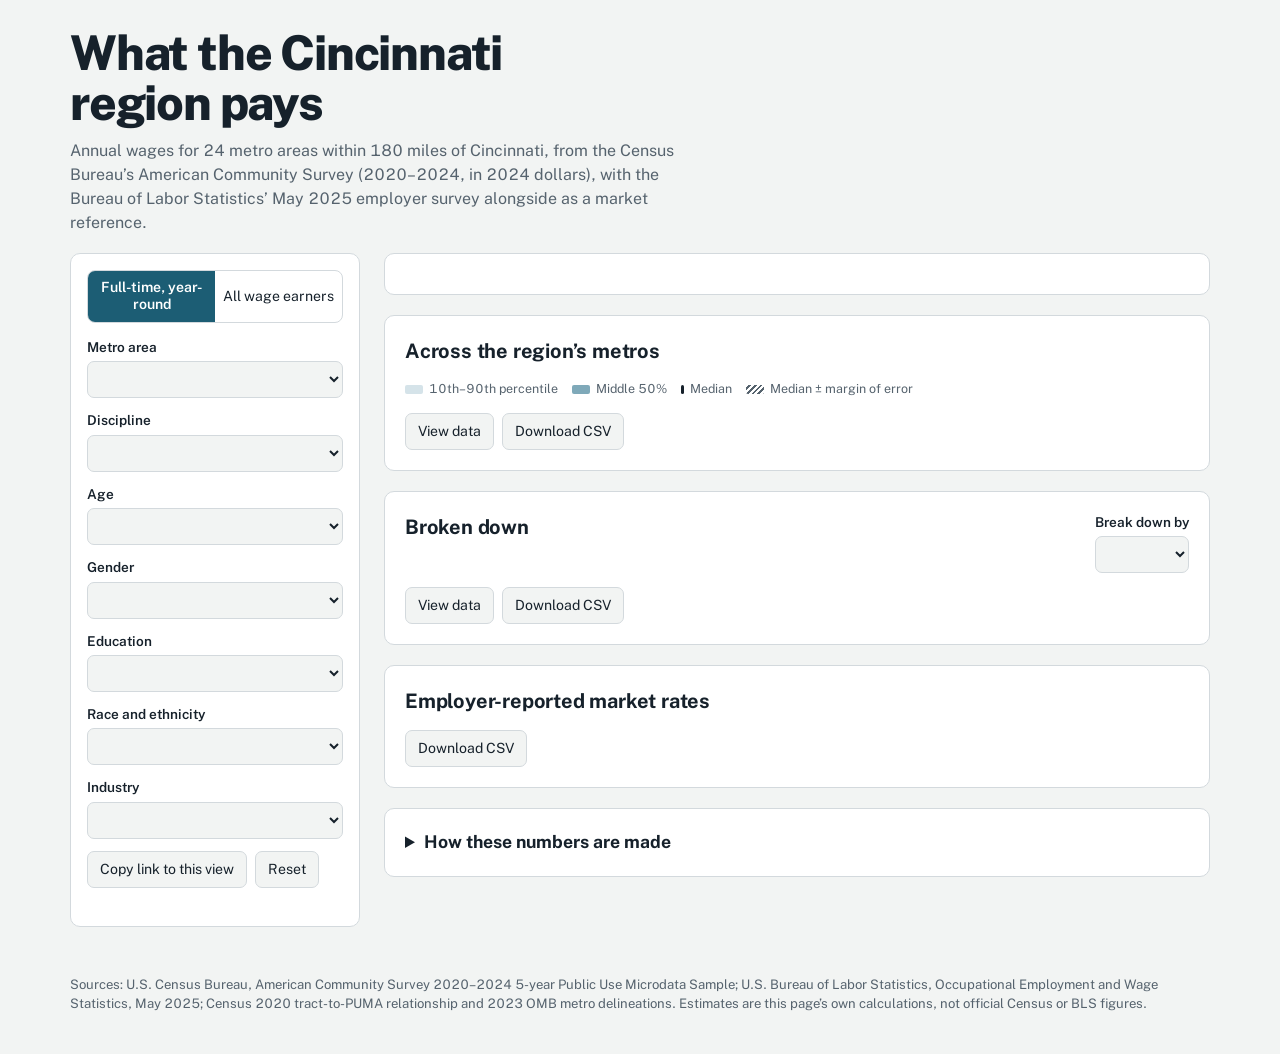
==== web/template.html @ 31f0cc66 "Add Cincinnati-region salary explorer Co-Authored-By: Claude Opus 5.5 <noreply@anthropic.com> Claude" ====
<!DOCTYPE html>
<html lang="en">
<head>
<meta charset="utf-8">
<meta name="viewport" content="width=device-width, initial-scale=1, viewport-fit=cover">
<title>What the Cincinnati region pays</title>
<link rel="preconnect" href="https://fonts.googleapis.com">
<link rel="preconnect" href="https://fonts.gstatic.com" crossorigin>
<link href="https://fonts.googleapis.com/css2?family=Public+Sans:ital,wght@0,400;0,600;0,700;0,800;1,400&display=swap" rel="stylesheet">
<style>
:root{
  --paper:#F2F4F3; --card:#FFFFFF; --ink:#16212B; --muted:#56636E; --rule:#D3D9DD;
  --river:#1C5D74; --river-2:#7FA9B9; --river-3:#D5E3E9; --marker:#8F6400; --warn:#8C5300; --sel:#E7EFF2;
  --font:"Public Sans", system-ui, -apple-system, "Segoe UI", Roboto, sans-serif;
  color-scheme: light;
}
@media (prefers-color-scheme: dark){
  :root:not([data-theme="light"]){
    --paper:#10171C; --card:#172128; --ink:#E4EAED; --muted:#9AA8B2; --rule:#2C3A43;
    --river:#7CC0D8; --river-2:#3F7488; --river-3:#20404C; --marker:#E2B24C; --warn:#E8A84E; --sel:#1D2E36;
    color-scheme: dark;
  }
}
:root[data-theme="dark"]{
  --paper:#10171C; --card:#172128; --ink:#E4EAED; --muted:#9AA8B2; --rule:#2C3A43;
  --river:#7CC0D8; --river-2:#3F7488; --river-3:#20404C; --marker:#E2B24C; --warn:#E8A84E; --sel:#1D2E36;
  color-scheme: dark;
}
:root{box-sizing:border-box;padding-top:env(safe-area-inset-top,0px);padding-bottom:env(safe-area-inset-bottom,0px)}
html{scroll-padding-top:env(safe-area-inset-top,0px)}
*,*::before,*::after{box-sizing:inherit}
body{margin:0;background:var(--paper);color:var(--ink);font-family:var(--font);font-size:16px;line-height:1.5;
  font-variant-numeric:tabular-nums;-webkit-text-size-adjust:100%}
a{color:var(--river)}
button,select,input{font:inherit;color:inherit}
:focus-visible{outline:3px solid var(--river);outline-offset:2px;border-radius:3px}
.wrap{max-width:1180px;margin:0 auto;padding:0 20px}
header.top{padding:28px 0 18px}
h1{font-size:clamp(1.9rem,4.6vw,3rem);line-height:1.05;letter-spacing:-0.025em;margin:0 0 10px;font-weight:800;max-width:18ch}
.lede{color:var(--muted);max-width:62ch;margin:0}
.layout{display:grid;grid-template-columns:minmax(0,1fr);gap:24px;padding-bottom:48px}
.layout>*{min-width:0}
@media (min-width:920px){.layout{grid-template-columns:290px minmax(0,1fr);align-items:start}
  aside.filters{position:sticky;top:calc(16px + env(safe-area-inset-top,0px))}}

/* Filters */
aside.filters{background:var(--card);border:1px solid var(--rule);border-radius:10px;padding:16px}
.ftoggle{display:none;width:100%;text-align:left;background:none;border:0;padding:0;font-weight:700;cursor:pointer}
.ftoggle .sum{display:block;font-weight:400;color:var(--muted);font-size:.9rem;margin-top:2px}
@media (max-width:919px){.ftoggle{display:block}
  aside.filters:not(.open) .fbody{display:none}
  aside.filters.open .fbody{margin-top:14px}}
.seg{display:grid;grid-template-columns:1fr 1fr;border:1px solid var(--rule);border-radius:8px;overflow:hidden;margin-bottom:14px}
.seg button{border:0;background:transparent;padding:8px 6px;cursor:pointer;font-size:.88rem;line-height:1.25}
.seg button[aria-pressed="true"]{background:var(--river);color:var(--card);font-weight:600}
label.f{display:block;font-size:.85rem;font-weight:600;margin:0 0 12px}
label.f select{display:block;width:100%;margin-top:4px;padding:8px 10px;border:1px solid var(--rule);border-radius:7px;
  background:var(--paper);font-weight:400;font-size:.95rem}
label.f select:disabled{opacity:.5}
.fnote{font-size:.8rem;color:var(--muted);margin:2px 0 12px}
.factions{display:flex;gap:8px;flex-wrap:wrap;margin-top:4px}
.btn{border:1px solid var(--rule);background:var(--paper);border-radius:7px;padding:7px 12px;cursor:pointer;font-size:.88rem}
.btn:hover{border-color:var(--river)}
.btn[aria-pressed="true"]{background:var(--sel);border-color:var(--river)}
.linkbox{display:none;margin-top:8px}
.linkbox.show{display:block}
.linkbox input{width:100%;padding:6px 8px;border:1px solid var(--rule);border-radius:6px;background:var(--paper);font-size:.8rem}
.toast{font-size:.82rem;color:var(--river);min-height:1.2em;margin-top:6px}

/* Sections */
main section{background:var(--card);border:1px solid var(--rule);border-radius:10px;padding:20px;margin-bottom:20px}
h2{font-size:1.25rem;margin:0 0 4px;letter-spacing:-0.01em}
.sub{color:var(--muted);font-size:.92rem;margin:0 0 14px;max-width:70ch}
.tools{display:flex;gap:8px;flex-wrap:wrap;margin:14px 0 0}
.head{display:flex;justify-content:space-between;align-items:flex-start;gap:12px;flex-wrap:wrap}
.head select{padding:7px 10px;border:1px solid var(--rule);border-radius:7px;background:var(--paper)}

/* Hero */
.hero .big{font-size:clamp(2.8rem,9vw,4.6rem);font-weight:800;letter-spacing:-0.035em;line-height:1;margin:6px 0 8px}
.hero .big small{font-size:.32em;font-weight:600;letter-spacing:0;color:var(--muted);margin-left:.4em;vertical-align:middle}
.hero .what{font-size:1.05rem;max-width:60ch;margin:0}
.chips{display:flex;flex-wrap:wrap;gap:6px;margin:10px 0 0}
.chip{background:var(--sel);border-radius:999px;padding:2px 10px;font-size:.82rem}
.strip{position:relative;height:46px;margin:30px 0 6px}
.strip .s{position:absolute;top:10px;height:26px;border-radius:3px}
.strip .o{background:var(--river-3)}
.strip .i{background:var(--river-2)}
.strip .m{top:4px;height:38px;width:3px;margin-left:-1.5px;background:var(--ink);border-radius:1px}
.strip .e{top:10px;height:26px;background:repeating-linear-gradient(135deg,transparent 0 3px,color-mix(in srgb,var(--ink) 28%,transparent) 3px 5px)}
.strip .ref{position:absolute;top:-14px;width:14px;height:14px;margin-left:-7px;background:var(--marker);transform:rotate(45deg);border-radius:2px}
.axis{position:relative;height:18px;font-size:.75rem;color:var(--muted);border-top:1px solid var(--rule)}
.axis span{position:absolute;top:2px;transform:translateX(-50%);white-space:nowrap}
.axis span:first-child{transform:none}
.pct{display:grid;grid-template-columns:repeat(5,1fr);gap:6px;margin:18px 0 0;padding:0;list-style:none}
.pct li{border-top:3px solid var(--river-3);padding-top:6px;font-size:.78rem;color:var(--muted)}
.pct li b{display:block;font-size:1rem;color:var(--ink)}
.pct li.mid{border-color:var(--ink)}
.pct li.q{border-color:var(--river-2)}
.facts{margin:16px 0 0;font-size:.9rem;color:var(--muted);max-width:70ch}
.facts p{margin:0 0 6px}
.reflegend{display:flex;align-items:center;gap:8px;font-size:.88rem;margin-top:10px}
.reflegend i{width:11px;height:11px;background:var(--marker);transform:rotate(45deg);display:inline-block;border-radius:2px;flex:none}
.warnline{color:var(--warn);font-weight:600}
.empty{padding:18px;border:1px dashed var(--rule);border-radius:8px;color:var(--muted)}

/* Range rows */
.rows{list-style:none;margin:0;padding:0}
.rows li{padding:8px 6px;border-top:1px solid var(--rule)}
.rows li:first-child{border-top:0}
.rows li.sel{background:var(--sel);border-radius:6px}
.rows li.click{cursor:pointer}
.rows li.click:hover .nm{text-decoration:underline}
.rl{display:flex;justify-content:space-between;gap:10px;font-size:.9rem;align-items:baseline}
.rl .nm{font-weight:600;min-width:0;overflow-wrap:anywhere}
.rl .v{white-space:nowrap;text-align:right}
.rl .v small{color:var(--muted);font-size:.78rem;margin-left:4px}
.bar{position:relative;height:12px;margin-top:5px}
.bar .s{position:absolute;top:0;height:12px;border-radius:2px}
.bar .o{background:var(--river-3)} .bar .i{background:var(--river-2)}
.bar .m{width:2px;margin-left:-1px;background:var(--ink);top:-2px;height:16px}
.bar .e{background:repeating-linear-gradient(135deg,transparent 0 2px,color-mix(in srgb,var(--ink) 28%,transparent) 2px 4px)}
.rows li.caut .bar{opacity:.6}
.flag{color:var(--warn);font-size:.78rem;font-weight:600;margin-left:6px;white-space:nowrap}
.supp{font-size:.82rem;color:var(--muted);margin-top:2px}
.legend{display:flex;flex-wrap:wrap;gap:14px;font-size:.78rem;color:var(--muted);margin:2px 0 10px}
.legend span{display:inline-flex;align-items:center;gap:6px}
.legend i{display:inline-block;width:18px;height:9px;border-radius:2px}

/* Tables */
.tablewrap{overflow-x:auto;margin-top:12px;display:none}
.tablewrap.show{display:block}
table{border-collapse:collapse;font-size:.84rem;min-width:100%}
th,td{padding:6px 8px;border-bottom:1px solid var(--rule);text-align:right;white-space:nowrap}
th:first-child,td:first-child{text-align:left}
th{font-weight:600;color:var(--muted)}
.reftable{display:block}

/* Methodology */
details.method summary{cursor:pointer;font-weight:700;font-size:1.1rem}
details.method h3{font-size:1rem;margin:20px 0 4px}
details.method p,details.method li{font-size:.92rem;max-width:72ch}
details.method code{font-size:.85em;background:var(--sel);padding:1px 4px;border-radius:4px}
footer{color:var(--muted);font-size:.82rem;padding:0 0 40px}
@media (max-width:520px){ .wrap{padding:0 14px} main section{padding:16px} .pct li b{font-size:.88rem} }
@media (prefers-reduced-motion: reduce){ *{scroll-behavior:auto!important} }
</style>
</head>
<body>
<div class="wrap">
<header class="top">
  <h1>What the Cincinnati region pays</h1>
  <p class="lede">Annual wages for 24 metro areas within 180 miles of Cincinnati, from the Census Bureau’s American Community Survey (2020–2024, in 2024 dollars), with the Bureau of Labor Statistics’ May 2025 employer survey alongside as a market reference.</p>
</header>

<div class="layout">
<aside class="filters" id="filters">
  <button class="ftoggle" id="ftoggle" aria-expanded="false" aria-controls="fbody">Filters<span class="sum" id="fsum"></span></button>
  <div class="fbody" id="fbody">
    <div class="seg" role="group" aria-label="Which workers">
      <button data-w="ftyr" aria-pressed="true">Full-time, year-round</button>
      <button data-w="all" aria-pressed="false">All wage earners</button>
    </div>
    <label class="f">Metro area<select id="f-metro"></select></label>
    <label class="f">Discipline<select id="f-disc"></select></label>
    <label class="f">Age<select id="f-age" data-dim="age"></select></label>
    <label class="f">Gender<select id="f-sex" data-dim="sex"></select></label>
    <label class="f">Education<select id="f-educ" data-dim="educ"></select></label>
    <label class="f">Race and ethnicity<select id="f-race" data-dim="race"></select></label>
    <label class="f">Industry<select id="f-ind" data-dim="ind"></select></label>
    <p class="fnote" id="fnote"></p>
    <div class="factions">
      <button class="btn" id="copylink">Copy link to this view</button>
      <button class="btn" id="reset">Reset</button>
    </div>
    <div class="linkbox" id="linkbox"><input id="linkinput" readonly aria-label="Link to this view"></div>
    <div class="toast" id="toast" role="status"></div>
  </div>
</aside>

<main id="main">
  <section class="hero" id="hero" aria-live="polite"></section>

  <section id="sec-metros">
    <h2>Across the region’s metros</h2>
    <p class="sub" id="metros-sub"></p>
    <div class="legend" aria-hidden="true">
      <span><i style="background:var(--river-3)"></i>10th–90th percentile</span>
      <span><i style="background:var(--river-2)"></i>Middle 50%</span>
      <span><i style="background:var(--ink);width:3px"></i>Median</span>
      <span><i style="background:repeating-linear-gradient(135deg,transparent 0 2px,var(--muted) 2px 4px)"></i>Median ± margin of error</span>
    </div>
    <ul class="rows" id="metro-rows"></ul>
    <div class="tools"><button class="btn" data-view="metros" aria-pressed="false">View data</button><button class="btn" data-csv="metros">Download CSV</button></div>
    <div class="tablewrap" id="tbl-metros"></div>
  </section>

  <section id="sec-split">
    <div class="head">
      <div><h2 id="split-title">Broken down</h2><p class="sub" id="split-sub"></p></div>
      <label class="f" style="margin:0">Break down by<select id="f-split"></select></label>
    </div>
    <ul class="rows" id="split-rows"></ul>
    <div class="tools"><button class="btn" data-view="split" aria-pressed="false">View data</button><button class="btn" data-csv="split">Download CSV</button></div>
    <div class="tablewrap" id="tbl-split"></div>
  </section>

  <section id="sec-ref">
    <h2>Employer-reported market rates</h2>
    <p class="sub" id="ref-sub"></p>
    <div id="ref-body"></div>
    <div class="tools" id="ref-tools"><button class="btn" data-csv="ref">Download CSV</button></div>
  </section>

  <section>
    <details class="method" id="method">
      <summary>How these numbers are made</summary>
      <div id="method-body"></div>
    </details>
  </section>
</main>
</div>
<footer>Sources: U.S. Census Bureau, American Community Survey 2020–2024 5-year Public Use Microdata Sample; U.S. Bureau of Labor Statistics, Occupational Employment and Wage Statistics, May 2025; Census 2020 tract-to-PUMA relationship and 2023 OMB metro delineations. Estimates are this page’s own calculations, not official Census or BLS figures.</footer>
</div>

<script id="data" type="application/json">__DATA__</script>
<script>
"use strict";
const D = JSON.parse(document.getElementById('data').textContent);
const META = D.meta, CUBE = D.cube, OEWS = D.oews;
const K = 81, QS = [0.10, 0.25, 0.50, 0.75, 0.90], MIN_N = META.rules.min_n;
const DIMS = ['age', 'sex', 'educ', 'race', 'ind'];
const DIMLABEL = {age:'Age', sex:'Gender', educ:'Education', race:'Race and ethnicity', ind:'Industry', fam:'Tech family'};
const METRO = Object.fromEntries(META.metros.map(m => [m.id, m]));
const FAM = META.families;

/* ---------- microdata ---------- */
function b64(s){ const b = atob(s), u = new Uint8Array(b.length); for (let i = 0; i < b.length; i++) u[i] = b.charCodeAt(i); return u.buffer; }
const NREC = D.micro.n, WAGE = new Int32Array(b64(D.micro.wage)), WT = new Int16Array(b64(D.micro.w));
const COL = D.micro.cols;
const BIG4 = new Set(META.big4.map(id => META.metros.findIndex(m => m.id === id)));
const METRO_IDX = Object.fromEntries(META.metros.map((m, i) => [m.id, i]));

/* Same rule as pipeline/stats.py: first sorted wage where cumulative weight >= q * total.
   Replicate weights may be negative, so scan instead of binary search. */
function estimateRows(idx){
  const n = idx.length;
  if (n < MIN_N) return {n, suppressed: true};
  idx.sort((a, b) => WAGE[a] - WAGE[b] || a - b);
  const tot = new Float64Array(K), cum = new Float64Array(K);
  for (const r of idx){ const o = r * K; for (let k = 0; k < K; k++) tot[k] += WT[o + k]; }
  const res = new Float64Array(K * 5), done = new Uint8Array(K * 5); let left = K * 5;
  for (const r of idx){
    const o = r * K, w = WAGE[r];
    for (let k = 0; k < K; k++){
      cum[k] += WT[o + k];
      for (let j = 0; j < 5; j++){
        const p = k * 5 + j;
        if (!done[p] && cum[k] >= QS[j] * tot[k]){ done[p] = 1; res[p] = w; left--; }
      }
    }
    if (!left) break;
  }
  const last = WAGE[idx[n - 1]];
  for (let p = 0; p < K * 5; p++) if (!done[p]) res[p] = last;
  const q = [], moe = [];
  for (let j = 0; j < 5; j++){
    let ss = 0; for (let k = 1; k < K; k++){ const d = res[k * 5 + j] - res[j]; ss += d * d; }
    q.push(res[j]); moe.push(1.645 * Math.sqrt(4 / 80 * ss));
  }
  const rel = q[2] ? moe[2] / q[2] * 100 : 999;
  return {n, pop: tot[0], q, moe, rel, caution: n < META.rules.caution_n || rel > META.rules.caution_rel, suppressed: false};
}
function microSelect(sel, ignoreDim){
  const out = [];
  const mi = sel.metro === 'REGION' ? -1 : sel.metro === 'SMALL' ? -2 : METRO_IDX[sel.metro];
  const fi = sel.disc.startsWith('fam:') && ignoreDim !== 'fam' ? FAM.findIndex(f => f.id === sel.disc.slice(4)) : -1;
  const dims = DIMS.filter(d => sel[d] >= 0 && d !== ignoreDim);
  for (let r = 0; r < NREC; r++){
    if (sel.w === 'ftyr' && !COL.ftyr[r]) continue;
    const m = COL.metro[r];
    if (mi >= 0 ? m !== mi : mi === -2 ? BIG4.has(m) : false) continue;
    if (fi >= 0 && COL.fam[r] !== fi) continue;
    let ok = true; for (const d of dims) if (COL[d][r] !== sel[d]) { ok = false; break; }
    if (ok) out.push(r);
  }
  return out;
}
/* ---------- precomputed cube ---------- */
function cubeGet(w, metro, disc, dim, val){
  const key = `${w}|${metro}|${disc}|${dim}|${val}`;
  let a = CUBE[key];
  if (!a) return {n: 0, suppressed: true, unknownN: true};  // parent group already below the threshold
  if (a.length === 1) return {n: a[0], suppressed: true};
  return {n: a[0], pop: a[1], q: a.slice(2, 7).map(x => x * 100), moe: a.slice(7, 12).map(x => x * 100),
          rel: a[4] ? a[9] / a[4] * 100 : 999, caution: !!a[12], suppressed: false};
}
const isTech = s => s.disc === 'tech' || s.disc.startsWith('fam:');
const cubeDisc = s => s.disc === 'ALL' ? 'ALL' : s.disc.slice(4);
const activeDims = s => DIMS.filter(d => s[d] >= 0);

/* Estimate for a selection; override lets charts vary one field. */
function estimate(sel, ignoreDim){
  if (isTech(sel)) return estimateRows(microSelect(sel, ignoreDim));
  const ds = activeDims(sel).filter(d => d !== ignoreDim);
  if (ds.length > 1) return {n: 0, suppressed: true, unsupported: true};
  return ds.length ? cubeGet(sel.w, sel.metro, cubeDisc(sel), ds[0], sel[ds[0]]) : cubeGet(sel.w, sel.metro, cubeDisc(sel), '-', '-');
}

/* ---------- state + URL ---------- */
const DEFAULT = {w:'ftyr', metro:'17140', disc:'tech', age:-1, sex:-1, educ:-1, race:-1, ind:-1, split:'fam'};
let S = {...DEFAULT};
function readHash(){
  const p = new URLSearchParams(location.hash.slice(1)), s = {...DEFAULT};
  if (p.get('w') === 'all') s.w = 'all';
  const m = p.get('m'); if (m && (METRO[m] || m === 'REGION' || m === 'SMALL')) s.metro = m;
  const d = p.get('d'); if (d && validDisc(d)) s.disc = d;
  for (const k of DIMS){ const v = +p.get(k); if (p.has(k) && Number.isInteger(v) && v >= 0 && v < META.dims[k].length) s[k] = v; }
  const sp = p.get('split'); if (sp && (DIMS.includes(sp) || sp === 'fam')) s.split = sp;
  return normalize(s);
}
function validDisc(d){ return d === 'ALL' || d === 'tech' || (d.startsWith('fam:') && FAM.some(f => 'fam:' + f.id === d)) || (d.startsWith('soc:') && META.soc.some(g => 'soc:' + g.id === d)); }
function writeHash(){
  const p = new URLSearchParams();
  if (S.w !== 'ftyr') p.set('w', S.w);
  p.set('m', S.metro); p.set('d', S.disc);
  for (const k of DIMS) if (S[k] >= 0) p.set(k, S[k]);
  p.set('split', S.split);
  const h = '#' + p.toString();
  if (location.hash !== h) history.replaceState(null, '', h);
}
let NOTE = '';
function normalize(s){
  NOTE = '';
  if (!isTech(s)){
    const ds = activeDims(s);
    if (ds.length > 1){ for (const d of ds.slice(1)) s[d] = -1; NOTE = 'Kept only the first demographic filter: outside tech roles, one can be applied at a time.'; }
    if (s.split === 'fam') s.split = 'educ';
    const a = activeDims(s);
    if (a.length && s.split !== a[0]) s.split = a[0];
  }
  return s;
}

/* ---------- formatting ---------- */
const money = v => '$' + (Math.round(v / 100) * 100).toLocaleString('en-US');
const k$ = v => '$' + (v / 1000).toFixed(1) + 'k';
const sig2 = v => { if (v < 100) return Math.round(v).toLocaleString('en-US'); const p = Math.pow(10, Math.floor(Math.log10(v)) - 1); return (Math.round(v / p) * p).toLocaleString('en-US'); };
const esc = s => String(s).replace(/[&<>"]/g, c => ({'&':'&amp;','<':'&lt;','>':'&gt;','"':'&quot;'}[c]));
function metroName(id){ return id === 'REGION' ? 'All 24 metros' : id === 'SMALL' ? '20 smaller metros combined' : METRO[id].name; }
function discName(d){
  if (d === 'ALL') return 'All occupations';
  if (d === 'tech') return 'All tech roles';
  if (d.startsWith('fam:')) return FAM.find(f => 'fam:' + f.id === d).label;
  return META.soc.find(g => 'soc:' + g.id === d).label;
}
function discPhrase(d){ return d === 'ALL' ? 'all occupations' : d === 'tech' ? 'all tech roles' : discName(d).toLowerCase(); }
function valLabel(dim, v){ return dim === 'fam' ? FAM[v].label : META.dims[dim][v]; }

/* ---------- filters UI ---------- */
const $ = id => document.getElementById(id);
function opt(v, t, sel){ return `<option value="${esc(v)}"${sel ? ' selected' : ''}>${esc(t)}</option>`; }
function buildFilters(){
  let h = `<optgroup label="Combined">${opt('REGION', 'All 24 metros', S.metro === 'REGION')}${opt('SMALL', '20 smaller metros combined', S.metro === 'SMALL')}</optgroup><optgroup label="By distance from Cincinnati">`;
  for (const m of META.metros) h += opt(m.id, `${m.name} (${Math.round(m.miles)} mi)${m.fit_flag ? ' †' : ''}`, S.metro === m.id);
  $('f-metro').innerHTML = h + '</optgroup>';
  let d = opt('ALL', 'All occupations', S.disc === 'ALL') + `<optgroup label="Tech roles">${opt('tech', 'All tech roles (7 families)', S.disc === 'tech')}`;
  for (const f of FAM) d += opt('fam:' + f.id, f.label, S.disc === 'fam:' + f.id);
  d += '</optgroup><optgroup label="Occupation groups">';
  for (const g of META.soc) d += opt('soc:' + g.id, g.label, S.disc === 'soc:' + g.id);
  $('f-disc').innerHTML = d + '</optgroup>';
  const tech = isTech(S), act = activeDims(S);
  for (const dim of DIMS){
    const el = $('f-' + dim);
    el.innerHTML = opt(-1, 'All', S[dim] < 0) + META.dims[dim].map((l, i) => opt(i, l, S[dim] === i)).join('');
    el.disabled = !tech && act.length > 0 && !act.includes(dim);
  }
  document.querySelectorAll('.seg button').forEach(b => b.setAttribute('aria-pressed', String(b.dataset.w === S.w)));
  $('fnote').textContent = NOTE || (tech ? 'Tech roles: combine any filters. Estimates are computed in your browser from survey records.'
    : 'Outside tech roles, apply one of age, gender, education, race and ethnicity, or industry at a time.');
  const sp = $('f-split');
  const opts = (tech ? ['fam'] : []).concat(DIMS);
  sp.innerHTML = opts.map(o => `<option value="${o}"${S.split === o ? ' selected' : ''}${!tech && act.length && o !== act[0] ? ' disabled' : ''}>${DIMLABEL[o]}</option>`).join('');
  const parts = [S.w === 'ftyr' ? 'Full-time' : 'All earners', discName(S.disc), metroName(S.metro)].concat(act.map(x => META.dims[x][S[x]]));
  $('fsum').textContent = parts.join(', ');
}
function onChange(){ S = normalize(S); writeHash(); render(); }
$('f-metro').addEventListener('change', e => { S.metro = e.target.value; onChange(); });
$('f-disc').addEventListener('change', e => { S.disc = e.target.value; if (isTech(S) && S.split !== 'fam' && !activeDims(S).length) S.split = 'fam'; onChange(); });
for (const dim of DIMS) $('f-' + dim).addEventListener('change', e => {
  S[dim] = +e.target.value;
  if (!isTech(S) && S[dim] >= 0){ for (const o of DIMS) if (o !== dim) S[o] = -1; S.split = dim; }
  onChange();
});
$('f-split').addEventListener('change', e => { S.split = e.target.value; onChange(); });
document.querySelectorAll('.seg button').forEach(b => b.addEventListener('click', () => { S.w = b.dataset.w; onChange(); }));
$('reset').addEventListener('click', () => { S = {...DEFAULT}; onChange(); });
$('ftoggle').addEventListener('click', () => { const f = $('filters'); f.classList.toggle('open'); $('ftoggle').setAttribute('aria-expanded', f.classList.contains('open')); });
window.addEventListener('hashchange', () => { S = readHash(); render(); });

function toast(t){ $('toast').textContent = t; clearTimeout(toast.t); toast.t = setTimeout(() => $('toast').textContent = '', 4000); }
$('copylink').addEventListener('click', async () => {
  writeHash(); const url = location.href;
  try { await navigator.clipboard.writeText(url); toast('Link copied. It opens this exact view.'); }
  catch { $('linkbox').classList.add('show'); $('linkinput').value = url; $('linkinput').select(); toast('Copy the link above.'); }
});

/* ---------- OEWS reference ---------- */
function refOccs(sel){
  if (sel.disc === 'ALL') return ['000000'];
  if (sel.disc === 'tech') return FAM.flatMap(f => f.oews);
  if (sel.disc.startsWith('fam:')) return FAM.find(f => 'fam:' + f.id === sel.disc).oews;
  return [sel.disc.slice(4) + '0000'];
}
function refRows(sel){
  const o = OEWS[sel.metro]; if (!o) return null;
  return refOccs(sel).map(c => ({occ: c, name: META.occnames[c] || c, v: o[c]}));
}

/* ---------- rendering helpers ---------- */
function scaleMax(ests){
  let mx = 0; for (const e of ests) if (e && !e.suppressed) mx = Math.max(mx, e.q[4]);
  if (!mx) mx = 100000;
  const step = mx > 200000 ? 50000 : 25000; return Math.ceil(mx * 1.04 / step) * step;
}
const pc = (v, mx) => Math.max(0, Math.min(100, v / mx * 100)).toFixed(2) + '%';
function barHTML(e, mx){
  const [p10, p25, p50, p75, p90] = e.q, m = e.moe[2];
  return `<div class="bar" aria-hidden="true"><div class="s o" style="left:${pc(p10, mx)};width:calc(${pc(p90, mx)} - ${pc(p10, mx)})"></div>` +
    `<div class="s i" style="left:${pc(p25, mx)};width:calc(${pc(p75, mx)} - ${pc(p25, mx)})"></div>` +
    `<div class="s e" style="left:${pc(Math.max(0, p50 - m), mx)};width:calc(${pc(p50 + m, mx)} - ${pc(Math.max(0, p50 - m), mx)})"></div>` +
    `<div class="s m" style="left:${pc(p50, mx)}"></div></div>`;
}
function rowHTML(label, e, mx, opts = {}){
  const cls = [opts.sel ? 'sel' : '', e.caution ? 'caut' : '', opts.click ? 'click' : ''].join(' ');
  const data = opts.click ? ` data-pick="${esc(opts.click)}" tabindex="0" role="button"` : '';
  if (e.suppressed){
    const why = e.unsupported ? 'Not available with this filter combination.' : e.unknownN ? 'Too few survey responses to estimate.' : `Too few survey responses to estimate (n=${e.n}).`;
    return `<li class="${cls}"${data}><div class="rl"><span class="nm">${esc(label)}${opts.mark || ''}</span></div><div class="supp">${why}</div></li>`;
  }
  const aria = `${label}: median ${money(e.q[2])}, plus or minus ${money(e.moe[2])}; middle half ${money(e.q[1])} to ${money(e.q[3])}; ${e.n} responses${e.caution ? '; use with caution' : ''}`;
  return `<li class="${cls}"${data} aria-label="${esc(aria)}"><div class="rl"><span class="nm">${esc(label)}${opts.mark || ''}${e.caution ? '<span class="flag">Thin sample</span>' : ''}</span>` +
    `<span class="v">${k$(e.q[2])}<small>±${k$(e.moe[2]).slice(1)}, n=${e.n.toLocaleString('en-US')}</small></span></div>${barHTML(e, mx)}</li>`;
}
function axisHTML(mx){
  const step = [25000, 50000, 100000].find(s => mx / s <= 4) || 100000; let h = '<div class="axis" aria-hidden="true">';
  for (let v = 0; v <= mx; v += step) h += `<span style="left:${pc(v, mx)}">${v ? '$' + v / 1000 + 'k' : '$0'}</span>`;
  return h + '</div>';
}
const TABLE_COLS = ['Group', 'Responses (n)', 'Est. workers', 'P10', 'P25', 'Median', 'P75', 'P90', 'Median MOE (90%)', 'MOE % of median', 'Status'];
function tableRows(list){
  return list.map(([label, e]) => e.suppressed
    ? [label, e.unknownN || e.unsupported ? '' : e.n, '', '', '', '', '', '', '', '', e.unsupported ? 'not available' : 'suppressed (n<' + MIN_N + ')']
    : [label, e.n, Math.round(e.pop), ...e.q.map(Math.round), Math.round(e.moe[2]), Math.round(e.rel), e.caution ? 'caution' : 'ok']);
}
function tableHTML(cols, rows){
  return `<table><thead><tr>${cols.map(c => `<th scope="col">${esc(c)}</th>`).join('')}</tr></thead><tbody>` +
    rows.map(r => `<tr>${r.map((c, i) => `<td>${typeof c === 'number' && i > 0 && cols[i] !== 'Responses (n)' && !/%/.test(cols[i]) ? money(c) : esc(c)}</td>`).join('')}</tr>`).join('') + '</tbody></table>';
}
function csv(cols, rows){
  const q = v => { const s = v == null ? '' : String(v); return /[",\n]/.test(s) ? '"' + s.replace(/"/g, '""') + '"' : s; };
  return [cols, ...rows].map(r => r.map(q).join(',')).join('\n') + '\n';
}

/* ---------- downloads: claude.ai capability, else browser download ---------- */
let DL = null, inClaude = typeof window.claude === 'object' && window.claude && typeof window.claude.use === 'function';
if (inClaude) window.claude.use('downloads').then(x => { DL = x; }).catch(() => {});
async function saveFile(name, text){
  if (inClaude){
    if (!DL){ toast('Downloads aren’t available in this view. Use View data to copy the table.'); return; }
    try { await DL.save({filename: name, data: text}); }
    catch (e){ if (e && e.code === 'declined') return; toast(e && e.code === 'rate_limited' ? 'A save prompt is already open.' : 'Couldn’t save the file here. Use View data to copy the table.'); }
    return;
  }
  const a = document.createElement('a'); a.href = URL.createObjectURL(new Blob([text], {type: 'text/csv'})); a.download = name;
  document.body.appendChild(a); a.click(); setTimeout(() => { URL.revokeObjectURL(a.href); a.remove(); }, 500);
}

/* ---------- render ---------- */
let LAST = {};
function context(){
  const act = activeDims(S).map(d => ({dim: d, label: META.dims[d][S[d]]}));
  return {act, who: S.w === 'ftyr' ? 'full-time, year-round workers' : 'all wage earners'};
}
function render(){
  buildFilters();
  const {act, who} = context();
  const csvMeta = [`# Selection: ${S.w === 'ftyr' ? 'full-time year-round' : 'all wage earners'}; ${discName(S.disc)}; ${metroName(S.metro)}${act.map(a => '; ' + DIMLABEL[a.dim] + ': ' + a.label).join('')}`,
                   '# Source: ACS 2020-2024 5-year PUMS, 2024 dollars; MOE = 90% via 80 SDR replicate weights. Link: ' + location.href];

  /* hero */
  const e = estimate(S), refs = S.disc === 'tech' ? null : refRows(S), lead = refs && refs.find(r => r.v && r.v[3] != null);
  let h = '';
  if (e.suppressed){
    h = `<p class="what">${esc(discName(S.disc))} in ${esc(metroName(S.metro))}</p><div class="empty">${e.unsupported ? 'This combination isn’t available outside tech roles.' : `Too few survey responses to estimate this group${e.unknownN ? '' : ` (n=${e.n})`}.`} Try removing a filter, choosing “All wage earners”, or switching to a combined metro option.</div>`;
  } else {
    const mx = scaleMax([e, lead ? {q: [0, 0, 0, 0, lead.v[3]]} : null]);
    h = `<div class="big">${money(e.q[2])}<small>± ${money(e.moe[2])}</small></div>
      <p class="what">Median annual wage for ${esc(who)} in ${esc(discPhrase(S.disc))}, ${esc(metroName(S.metro))}${METRO[S.metro] && METRO[S.metro].fit_flag ? ' †' : ''}</p>
      ${act.length ? `<div class="chips">${act.map(a => `<span class="chip">${esc(a.label)}</span>`).join('')}</div>` : ''}
      <div class="strip" role="img" aria-label="Wage distribution: 10th percentile ${money(e.q[0])}, median ${money(e.q[2])}, 90th percentile ${money(e.q[4])}">
        <div class="s o" style="left:${pc(e.q[0], mx)};width:calc(${pc(e.q[4], mx)} - ${pc(e.q[0], mx)})"></div>
        <div class="s i" style="left:${pc(e.q[1], mx)};width:calc(${pc(e.q[3], mx)} - ${pc(e.q[1], mx)})"></div>
        <div class="s e" style="left:${pc(Math.max(0, e.q[2] - e.moe[2]), mx)};width:calc(${pc(e.q[2] + e.moe[2], mx)} - ${pc(Math.max(0, e.q[2] - e.moe[2]), mx)})"></div>
        <div class="s m" style="left:${pc(e.q[2], mx)}"></div>
        ${lead ? `<div class="ref" style="left:${pc(lead.v[3], mx)}" title="BLS median: ${esc(lead.name)}"></div>` : ''}
      </div>${axisHTML(mx)}
      <p class="facts" style="margin:14px 0 0">Percentiles: 10% of workers earn less than the 10th, 90% less than the 90th.</p>
      <ul class="pct" style="margin-top:8px">
        <li>10th<b>${k$(e.q[0])}</b></li><li class="q">25th<b>${k$(e.q[1])}</b></li>
        <li class="mid">Median<b>${k$(e.q[2])}</b></li><li class="q">75th<b>${k$(e.q[3])}</b></li><li>90th<b>${k$(e.q[4])}</b></li>
      </ul>
      ${lead ? `<div class="reflegend"><i></i><span>BLS employer survey, May 2025: ${esc(lead.name)} median ${money(lead.v[3])}</span></div>` : ''}
      <div class="facts">
        <p>Based on ${e.n.toLocaleString('en-US')} survey responses, representing about ${sig2(e.pop)} workers. The median’s margin of error is ±${money(e.moe[2])} at 90% confidence (${Math.round(e.rel)}% of the median).</p>
        ${e.caution ? `<p class="warnline">Thin sample: treat this estimate as approximate.</p>` : ''}
        ${METRO[S.metro] && METRO[S.metro].fit_flag ? `<p>† Survey areas only approximately match this metro’s boundary (${Math.round(METRO[S.metro].coverage * 100)}% of its residents covered; ${Math.round(METRO[S.metro].purity * 100)}% of sampled residents live inside it).</p>` : ''}
      </div>
      <div class="tools"><button class="btn" data-view="hero" aria-pressed="false">View data</button><button class="btn" data-csv="hero">Download CSV</button></div>
      <div class="tablewrap" id="tbl-hero"></div>`;
  }
  $('hero').innerHTML = h;
  LAST.hero = {cols: TABLE_COLS, rows: tableRows([[`${discName(S.disc)}, ${metroName(S.metro)}`, e]]), meta: csvMeta, file: 'selection'};

  /* metros */
  const mrows = META.metros.map(m => [m, estimate({...S, metro: m.id})]);
  mrows.sort((a, b) => (a[1].suppressed - b[1].suppressed) || (b[1].suppressed ? a[0].miles - b[0].miles : b[1].q[2] - a[1].q[2]));
  const mmx = scaleMax(mrows.map(r => r[1]));
  $('metros-sub').textContent = `Median and spread for ${who} in ${discPhrase(S.disc)}${act.length ? ' (' + act.map(a => a.label).join(', ') + ')' : ''}, sorted by median. Tap a metro to select it.`;
  $('metro-rows').innerHTML = mrows.map(([m, est]) => rowHTML(m.name, est, mmx, {sel: m.id === S.metro, click: m.id, mark: m.fit_flag ? ' †' : ''})).join('') +
    `<li style="border:0;padding:4px 6px 0">${axisHTML(mmx)}</li>`;
  LAST.metros = {cols: ['Metro', 'Miles from Cincinnati', ...TABLE_COLS.slice(1)], rows: tableRows(mrows.map(([m, est]) => [m.name, est])).map((r, i) => [r[0], Math.round(mrows[i][0].miles), ...r.slice(1)]), meta: csvMeta, file: 'by-metro'};

  /* split */
  const dim = S.split, n = dim === 'fam' ? FAM.length : META.dims[dim].length;
  const srows = [];
  for (let v = 0; v < n; v++){
    const s2 = {...S};
    if (dim === 'fam') s2.disc = 'fam:' + FAM[v].id; else s2[dim] = v;
    srows.push([valLabel(dim, v), estimate(s2), dim === 'fam' ? S.disc === s2.disc : S[dim] === v]);
  }
  const smx = scaleMax(srows.map(r => r[1]));
  $('split-title').textContent = 'Broken down by ' + DIMLABEL[dim].toLowerCase();
  $('split-sub').textContent = `${discName(S.disc)} in ${metroName(S.metro)}, ${who}.` + (dim !== 'fam' && S[dim] >= 0 ? ` Your ${DIMLABEL[dim].toLowerCase()} filter is highlighted.` : '') + (dim === 'ind' ? ' Industry is the employer’s industry.' : '');
  $('split-rows').innerHTML = srows.map(([l, est, sel]) => rowHTML(l, est, smx, {sel})).join('') + `<li style="border:0;padding:4px 6px 0">${axisHTML(smx)}</li>`;
  LAST.split = {cols: [DIMLABEL[dim], ...TABLE_COLS.slice(1)], rows: tableRows(srows.map(r => [r[0], r[1]])), meta: csvMeta, file: 'by-' + dim};

  /* OEWS reference */
  const rr = refRows(S);
  if (!rr){
    $('ref-sub').textContent = 'BLS publishes each metro separately, so there’s no combined figure. Pick a single metro to see its employer-reported wages.';
    $('ref-body').innerHTML = ''; $('ref-tools').style.display = 'none'; LAST.ref = null;
  } else {
    $('ref-sub').textContent = `BLS Occupational Employment and Wage Statistics, May 2025, for ${METRO[S.metro].name}. Employers report these for all workers in the occupation; they aren’t filtered by age, gender, education, race, or industry. Compare with care: see the methodology notes.`;
    const cols = ['Occupation (SOC)', 'Employment', 'P10', 'P25', 'Median', 'P75', 'P90'];
    const rows = rr.map(r => [`${r.name} (${r.occ.slice(0, 2)}-${r.occ.slice(2)})`, ...(r.v ? r.v.map(x => x == null ? 'not published' : x) : ['not published', '', '', '', '', ''])]);
    $('ref-body').innerHTML = `<div class="tablewrap reftable"><table><thead><tr>${cols.map(c => `<th scope="col">${c}</th>`).join('')}</tr></thead><tbody>` +
      rows.map(r => `<tr>${r.map((c, i) => `<td>${i === 0 ? esc(c) : typeof c === 'number' ? (i === 1 ? c.toLocaleString('en-US') : money(c)) : esc(c)}</td>`).join('')}</tr>`).join('') + '</tbody></table></div>';
    $('ref-tools').style.display = '';
    LAST.ref = {cols, rows, meta: [`# BLS OEWS May 2025, ${METRO[S.metro].name} (CBSA ${S.metro}), cross-industry, annual wages`], file: 'bls-oews-reference'};
  }
  // re-open any tables the viewer had open
  for (const k of OPEN) showTable(k, true);
}
const OPEN = new Set();
function showTable(k, on){
  const wrap = $('tbl-' + k), btn = document.querySelector(`[data-view="${k}"]`);
  if (!wrap || !LAST[k]) return;
  if (on){ wrap.innerHTML = tableHTML(LAST[k].cols, LAST[k].rows); wrap.classList.add('show'); OPEN.add(k); }
  else { wrap.classList.remove('show'); wrap.innerHTML = ''; OPEN.delete(k); }
  if (btn){ btn.setAttribute('aria-pressed', String(on)); btn.textContent = on ? 'Hide data' : 'View data'; }
}
document.addEventListener('click', e => {
  const v = e.target.closest('[data-view]'); if (v){ showTable(v.dataset.view, !OPEN.has(v.dataset.view)); return; }
  const c = e.target.closest('[data-csv]');
  if (c){ const t = LAST[c.dataset.csv]; if (t) saveFile(`salary-explorer-${t.file}.csv`, t.meta.join('\n') + '\n' + csv(t.cols, t.rows)); return; }
  const p = e.target.closest('[data-pick]'); if (p){ S.metro = p.dataset.pick; onChange(); $('hero').scrollIntoView({block: 'start'}); }
});
document.addEventListener('keydown', e => { const p = e.target.closest && e.target.closest('[data-pick]'); if (p && (e.key === 'Enter' || e.key === ' ')){ e.preventDefault(); p.click(); } });

/* ---------- methodology ---------- */
function methodology(){
  const r = META.rules, fams = FAM.map(f => `<li><b>${esc(f.label)}</b>: ACS codes ${f.acs.map(c => `<code>${c}</code>`).join(', ')}; BLS reference ${f.oews.map(c => esc(META.occnames[c] || c)).join(', ')}.</li>`).join('');
  const fit = META.metros.map(m => [m.name, Math.round(m.miles), m.pumas_assigned, Math.round(m.coverage * 100) + '%', Math.round(m.purity * 100) + '%', m.fit_flag ? 'approximate' : 'good']);
  LAST.fit = {cols: ['Metro', 'Miles', 'PUMAs used', 'Residents covered', 'Sample inside metro', 'Boundary fit'], rows: fit, meta: ['# PUMA-to-metro fit, from data/geo/metros.csv'], file: 'metro-boundary-fit'};
  $('method-body').innerHTML = `
  <h3>Sources</h3>
  <p>Wages and demographics come from the Census Bureau’s American Community Survey Public Use Microdata Sample, 2020–2024 five-year file, for Ohio, Kentucky, Indiana, and West Virginia (${META.counts.records.toLocaleString('en-US')} wage earners in the selected metros, ${META.counts.ftyr.toLocaleString('en-US')} of them full-time, year-round). Market reference rates come from the Bureau of Labor Statistics’ Occupational Employment and Wage Statistics, May 2025, metro-level, all industries.</p>
  <h3>Who’s counted</h3>
  <p>Wage and salary workers aged 16 and over with positive wage income in the past 12 months (private, nonprofit, and government employees; self-employed people are excluded because their business income isn’t wages). “Full-time, year-round” means usually working 35+ hours a week and 50+ weeks in the past year. Wages are the ACS wage and salary income field, adjusted to 2024 dollars with the Census Bureau’s own adjustment factor, so all five survey years are comparable. People are placed by where they live, not where they work.</p>
  <h3>Geography</h3>
  <p>Metros are 2023 OMB metropolitan statistical areas whose population center lies within 180 miles of downtown Cincinnati (${META.metros.length} areas; Toledo, Bowling Green, and Evansville fall just inside at 179–180 miles). The ACS microdata only identifies Public Use Microdata Areas (PUMAs, about 100,000+ people each), which don’t follow metro lines. A PUMA is assigned to a metro when at least half its 2020 population lives inside the metro, using Census tract populations. Metros marked † fit less well (below 85% on either measure) and should be read as “the metro and some surrounding area.” “20 smaller metros combined” is every metro except Cincinnati, Columbus, Indianapolis, and Louisville.</p>
  <div class="tools"><button class="btn" data-view="fit" aria-pressed="false">View data</button><button class="btn" data-csv="fit">Download CSV</button></div>
  <div class="tablewrap" id="tbl-fit"></div>
  <h3>Tech families</h3>
  <p>Seven families are built from 2018 Standard Occupational Classification codes as published in the ACS. The ACS combines data scientists, statisticians, and mathematicians into one code, so “Data & analytics” can’t isolate data scientists; the BLS reference can.</p><ul>${fams}</ul>
  <h3>Statistics</h3>
  <p>Percentiles (10th, 25th, median, 75th, 90th) are weighted with the ACS person weight: each is the lowest wage at which the cumulative weight reaches that share of the total. Margins of error use the Census Bureau’s successive difference replication method with the 80 replicate weights: the estimate is recomputed with each replicate weight, and MOE = 1.645 × √(4/80 × Σ(replicate − estimate)²), a 90% confidence interval. Groups with fewer than ${r.min_n} survey responses are hidden. Groups with fewer than ${r.caution_n} responses, or a median MOE above ${r.caution_rel}% of the median, are marked “thin sample.” Top wage values in the ACS are capped (top-coded) by state, which can pull down the 90th percentile for the highest-paid groups.</p>
  <h3>How the page computes</h3>
  <p>Tech roles ship as ${META.counts.tech.toLocaleString('en-US')} anonymized survey records with their weights, so any combination of filters is computed live in your browser with full replicate-weight margins of error. Other disciplines use precomputed tables (every metro × discipline, with up to one of age, gender, education, race and ethnicity, or industry) because the full file is too large for a web page. Both paths use identical formulas.</p>
  <h3>Why the ACS and BLS numbers differ</h3>
  <p>They measure different things. The ACS asks households; people describe their own job title and recall last year’s pay, and the five-year file pools 2020–2024, so it lags recent raises even after inflation adjustment. The BLS survey asks employers about current pay for each position, May 2025, using strict occupational definitions. Expect BLS medians to run higher for most professional roles, especially management titles that people self-report more broadly.</p>
  <h3>Gender and race categories</h3>
  <p>The ACS records sex as male or female; it’s shown here as gender. Race and ethnicity: Hispanic of any race, then non-Hispanic White, Black, Asian, and other or multiracial.</p>
  <h3>Code and data</h3>
  <p>The full pipeline (download, crosswalk, estimates) and every intermediate table are in the project repository so results can be reproduced and checked.</p>`;
}

S = readHash(); writeHash(); methodology(); render();
</script>
</body>
</html>
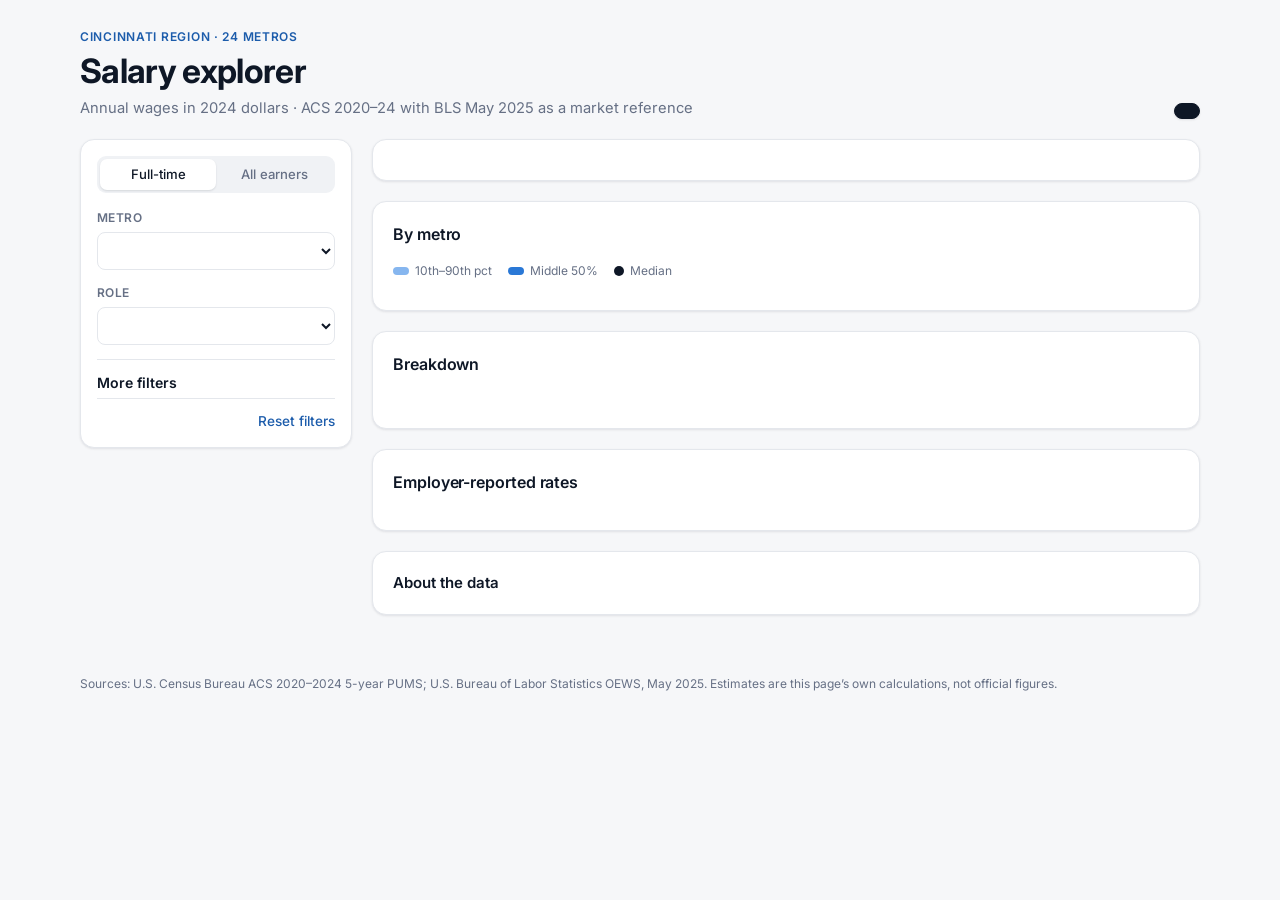
==== commit 081b85f4: "Redesign salary explorer: cleaner layout, modern palette and type - Slate/blue/orange palette (chart" ====
--- a/web/template.html
+++ b/web/template.html
@@ -3,224 +3,308 @@
 <head>
 <meta charset="utf-8">
 <meta name="viewport" content="width=device-width, initial-scale=1, viewport-fit=cover">
-<title>What the Cincinnati region pays</title>
+<title>Cincinnati Salary Explorer</title>
 <link rel="preconnect" href="https://fonts.googleapis.com">
 <link rel="preconnect" href="https://fonts.gstatic.com" crossorigin>
-<link href="https://fonts.googleapis.com/css2?family=Public+Sans:ital,wght@0,400;0,600;0,700;0,800;1,400&display=swap" rel="stylesheet">
+<link href="https://fonts.googleapis.com/css2?family=Inter:wght@400;500;600;700&display=swap" rel="stylesheet">
 <style>
+/* Palette: neutral slate UI, one blue accent for ACS ranges, orange for the BLS reference.
+   Chart steps validated with the dataviz palette checker (ordinal ramp + 2-slot categorical, light and dark). */
 :root{
-  --paper:#F2F4F3; --card:#FFFFFF; --ink:#16212B; --muted:#56636E; --rule:#D3D9DD;
-  --river:#1C5D74; --river-2:#7FA9B9; --river-3:#D5E3E9; --marker:#8F6400; --warn:#8C5300; --sel:#E7EFF2;
-  --font:"Public Sans", system-ui, -apple-system, "Segoe UI", Roboto, sans-serif;
-  color-scheme: light;
+  --bg:#F6F7F9; --card:#FFFFFF; --ink:#0E1726; --ink-2:#475467; --muted:#667085; --rule:#E4E7EC; --rule-2:#F0F2F5;
+  --accent:#2A78D6; --accent-ink:#1C5CAB; --wash:#EEF4FD;
+  --band-o:#86B6EF; --band-i:#2A78D6;
+  --ref:#EB6834; --ref-o:#AAB2BE; --ref-i:#6B7585;
+  --warn:#B54708; --warn-bg:#FEF6EE;
+  --shadow:0 1px 2px rgba(16,24,40,.04),0 1px 3px rgba(16,24,40,.06);
+  --font:"Inter", system-ui, -apple-system, "Segoe UI", Roboto, sans-serif;
+  color-scheme:light;
 }
 @media (prefers-color-scheme: dark){
   :root:not([data-theme="light"]){
-    --paper:#10171C; --card:#172128; --ink:#E4EAED; --muted:#9AA8B2; --rule:#2C3A43;
-    --river:#7CC0D8; --river-2:#3F7488; --river-3:#20404C; --marker:#E2B24C; --warn:#E8A84E; --sel:#1D2E36;
-    color-scheme: dark;
+    --bg:#0D1117; --card:#161B22; --ink:#E6EDF3; --ink-2:#B1BAC4; --muted:#8B949E; --rule:#2A313C; --rule-2:#1F252E;
+    --accent:#3987E5; --accent-ink:#86B6EF; --wash:#14243A;
+    --band-o:#184F95; --band-i:#3987E5;
+    --ref:#D95926; --ref-o:#4A5363; --ref-i:#7D8796;
+    --warn:#FDB022; --warn-bg:#2B2111;
+    --shadow:none; color-scheme:dark;
   }
 }
 :root[data-theme="dark"]{
-  --paper:#10171C; --card:#172128; --ink:#E4EAED; --muted:#9AA8B2; --rule:#2C3A43;
-  --river:#7CC0D8; --river-2:#3F7488; --river-3:#20404C; --marker:#E2B24C; --warn:#E8A84E; --sel:#1D2E36;
-  color-scheme: dark;
+  --bg:#0D1117; --card:#161B22; --ink:#E6EDF3; --ink-2:#B1BAC4; --muted:#8B949E; --rule:#2A313C; --rule-2:#1F252E;
+  --accent:#3987E5; --accent-ink:#86B6EF; --wash:#14243A;
+  --band-o:#184F95; --band-i:#3987E5;
+  --ref:#D95926; --ref-o:#4A5363; --ref-i:#7D8796;
+  --warn:#FDB022; --warn-bg:#2B2111;
+  --shadow:none; color-scheme:dark;
 }
 :root{box-sizing:border-box;padding-top:env(safe-area-inset-top,0px);padding-bottom:env(safe-area-inset-bottom,0px)}
-html{scroll-padding-top:env(safe-area-inset-top,0px)}
 *,*::before,*::after{box-sizing:inherit}
-body{margin:0;background:var(--paper);color:var(--ink);font-family:var(--font);font-size:16px;line-height:1.5;
-  font-variant-numeric:tabular-nums;-webkit-text-size-adjust:100%}
-a{color:var(--river)}
+body{margin:0;background:var(--bg);color:var(--ink);font-family:var(--font);font-size:15px;line-height:1.5;
+  -webkit-font-smoothing:antialiased;-webkit-text-size-adjust:100%}
+a{color:var(--accent-ink)}
 button,select,input{font:inherit;color:inherit}
-:focus-visible{outline:3px solid var(--river);outline-offset:2px;border-radius:3px}
-.wrap{max-width:1180px;margin:0 auto;padding:0 20px}
-header.top{padding:28px 0 18px}
-h1{font-size:clamp(1.9rem,4.6vw,3rem);line-height:1.05;letter-spacing:-0.025em;margin:0 0 10px;font-weight:800;max-width:18ch}
-.lede{color:var(--muted);max-width:62ch;margin:0}
-.layout{display:grid;grid-template-columns:minmax(0,1fr);gap:24px;padding-bottom:48px}
+:focus-visible{outline:2px solid var(--accent);outline-offset:2px;border-radius:6px}
+svg.i{width:16px;height:16px;flex:none;stroke:currentColor;fill:none;stroke-width:1.8;stroke-linecap:round;stroke-linejoin:round}
+.wrap{max-width:1160px;margin:0 auto;padding:0 20px}
+
+/* Header */
+header.top{display:grid;grid-template-columns:minmax(0,1fr) auto;grid-template-areas:"ttl btn" "lede btn";align-items:end;column-gap:16px;padding:28px 0 20px}
+header.top .ttl{grid-area:ttl} header.top .lede{grid-area:lede} header.top #copylink{grid-area:btn}
+@media (max-width:600px){header.top{grid-template-areas:"ttl btn" "lede lede"} header.top #copylink span{display:none} header.top #copylink{padding:9px}}
+.eyebrow{font-size:.75rem;font-weight:600;letter-spacing:.06em;text-transform:uppercase;color:var(--accent-ink);margin:0 0 6px}
+h1{font-size:clamp(1.6rem,3.6vw,2.1rem);line-height:1.15;letter-spacing:-.02em;margin:0;font-weight:700}
+.lede{color:var(--muted);margin:6px 0 0;font-size:.92rem}
+
+/* Buttons */
+.btn{display:inline-flex;align-items:center;gap:6px;border:1px solid var(--rule);background:var(--card);border-radius:8px;
+  padding:7px 12px;cursor:pointer;font-size:.85rem;font-weight:500;color:var(--ink-2);white-space:nowrap;box-shadow:var(--shadow)}
+.btn:hover{border-color:var(--accent);color:var(--ink)}
+.btn.primary{background:var(--ink);color:var(--card);border-color:var(--ink)}
+.btn.primary:hover{opacity:.9;color:var(--card)}
+.btn.icon{padding:6px 9px;box-shadow:none}
+.btn[aria-pressed="true"]{background:var(--wash);border-color:var(--accent);color:var(--accent-ink)}
+.linkbtn{background:none;border:0;padding:0;color:var(--accent-ink);font-size:.85rem;font-weight:500;cursor:pointer}
+
+/* Layout */
+.layout{display:grid;grid-template-columns:minmax(0,1fr);gap:20px;padding-bottom:40px}
 .layout>*{min-width:0}
-@media (min-width:920px){.layout{grid-template-columns:290px minmax(0,1fr);align-items:start}
+@media (min-width:920px){.layout{grid-template-columns:272px minmax(0,1fr);align-items:start}
   aside.filters{position:sticky;top:calc(16px + env(safe-area-inset-top,0px))}}
+.card{background:var(--card);border:1px solid var(--rule);border-radius:14px;box-shadow:var(--shadow)}
 
 /* Filters */
-aside.filters{background:var(--card);border:1px solid var(--rule);border-radius:10px;padding:16px}
-.ftoggle{display:none;width:100%;text-align:left;background:none;border:0;padding:0;font-weight:700;cursor:pointer}
-.ftoggle .sum{display:block;font-weight:400;color:var(--muted);font-size:.9rem;margin-top:2px}
-@media (max-width:919px){.ftoggle{display:block}
+aside.filters{padding:16px}
+.ftoggle{display:none;width:100%;align-items:center;gap:10px;text-align:left;background:none;border:0;padding:0;cursor:pointer}
+.ftoggle b{font-weight:600}
+.ftoggle .sum{display:block;color:var(--muted);font-size:.82rem;white-space:nowrap;overflow:hidden;text-overflow:ellipsis}
+.ftoggle .txt{flex:1;min-width:0}
+.ftoggle .chev{transition:transform .15s}
+aside.filters.open .ftoggle .chev{transform:rotate(180deg)}
+@media (max-width:919px){.ftoggle{display:flex}
   aside.filters:not(.open) .fbody{display:none}
   aside.filters.open .fbody{margin-top:14px}}
-.seg{display:grid;grid-template-columns:1fr 1fr;border:1px solid var(--rule);border-radius:8px;overflow:hidden;margin-bottom:14px}
-.seg button{border:0;background:transparent;padding:8px 6px;cursor:pointer;font-size:.88rem;line-height:1.25}
-.seg button[aria-pressed="true"]{background:var(--river);color:var(--card);font-weight:600}
-label.f{display:block;font-size:.85rem;font-weight:600;margin:0 0 12px}
-label.f select{display:block;width:100%;margin-top:4px;padding:8px 10px;border:1px solid var(--rule);border-radius:7px;
-  background:var(--paper);font-weight:400;font-size:.95rem}
-label.f select:disabled{opacity:.5}
-.fnote{font-size:.8rem;color:var(--muted);margin:2px 0 12px}
-.factions{display:flex;gap:8px;flex-wrap:wrap;margin-top:4px}
-.btn{border:1px solid var(--rule);background:var(--paper);border-radius:7px;padding:7px 12px;cursor:pointer;font-size:.88rem}
-.btn:hover{border-color:var(--river)}
-.btn[aria-pressed="true"]{background:var(--sel);border-color:var(--river)}
-.linkbox{display:none;margin-top:8px}
+.seg{display:grid;grid-template-columns:1fr 1fr;background:var(--rule-2);border-radius:9px;padding:3px;margin-bottom:16px}
+.seg button{border:0;background:transparent;padding:6px 4px;border-radius:7px;cursor:pointer;font-size:.82rem;font-weight:500;color:var(--muted)}
+.seg button[aria-pressed="true"]{background:var(--card);color:var(--ink);box-shadow:0 1px 2px rgba(16,24,40,.12)}
+label.f{display:block;font-size:.75rem;font-weight:600;color:var(--muted);text-transform:uppercase;letter-spacing:.04em;margin:0 0 14px}
+label.f select{display:block;width:100%;margin-top:5px;padding:8px 10px;border:1px solid var(--rule);border-radius:8px;
+  background:var(--card);font-size:.92rem;font-weight:500;color:var(--ink);text-transform:none;letter-spacing:0}
+label.f select:disabled{opacity:.45}
+.more{border-top:1px solid var(--rule);padding-top:12px;margin-top:2px}
+.moretoggle{width:100%;cursor:pointer;background:none;border:0;padding:0;display:flex;align-items:center;gap:8px;font-size:.88rem;font-weight:600;margin-bottom:2px}
+.moretoggle .chev{margin-left:auto;transition:transform .15s}
+.moretoggle[aria-expanded="true"] .chev{transform:rotate(180deg)}
+.moretoggle[aria-expanded="true"]{margin-bottom:14px}
+.count{background:var(--accent);color:#fff;border-radius:999px;font-size:.7rem;padding:0 7px;line-height:18px}
+.count:empty{display:none}
+.fnote{font-size:.8rem;color:var(--muted);margin:0 0 12px}
+.fnote:empty{display:none}
+.factions{display:flex;justify-content:flex-end;border-top:1px solid var(--rule);padding-top:12px;margin-top:4px}
+.linkbox{display:none;margin:0 0 16px}
 .linkbox.show{display:block}
-.linkbox input{width:100%;padding:6px 8px;border:1px solid var(--rule);border-radius:6px;background:var(--paper);font-size:.8rem}
-.toast{font-size:.82rem;color:var(--river);min-height:1.2em;margin-top:6px}
+.linkbox input{width:100%;padding:8px 10px;border:1px solid var(--rule);border-radius:8px;background:var(--card);font-size:.82rem}
+.toast{position:fixed;left:50%;bottom:calc(20px + env(safe-area-inset-bottom,0px));transform:translateX(-50%);background:var(--ink);color:var(--card);
+  font-size:.85rem;font-weight:500;padding:9px 16px;border-radius:999px;opacity:0;pointer-events:none;transition:opacity .2s;z-index:20;max-width:90vw}
+.toast.show{opacity:1}
 
 /* Sections */
-main section{background:var(--card);border:1px solid var(--rule);border-radius:10px;padding:20px;margin-bottom:20px}
-h2{font-size:1.25rem;margin:0 0 4px;letter-spacing:-0.01em}
-.sub{color:var(--muted);font-size:.92rem;margin:0 0 14px;max-width:70ch}
-.tools{display:flex;gap:8px;flex-wrap:wrap;margin:14px 0 0}
-.head{display:flex;justify-content:space-between;align-items:flex-start;gap:12px;flex-wrap:wrap}
-.head select{padding:7px 10px;border:1px solid var(--rule);border-radius:7px;background:var(--paper)}
+main section{padding:20px;margin-bottom:20px}
+.shead{display:flex;justify-content:space-between;align-items:center;gap:12px;margin-bottom:14px}
+h2{font-size:1rem;font-weight:600;margin:0;letter-spacing:-.005em}
+.sub{color:var(--muted);font-size:.82rem;margin:2px 0 0}
+.tools{display:flex;gap:6px;flex:none}
+.legend{display:flex;flex-wrap:wrap;gap:16px;font-size:.75rem;color:var(--muted);margin:0 0 10px}
+.legend span{display:inline-flex;align-items:center;gap:6px}
+.legend i{display:inline-block;width:16px;height:8px;border-radius:4px}
+.legend i.dot{width:10px;height:10px;border-radius:50%;background:var(--ink)}
+.legend i.dia{width:9px;height:9px;border-radius:2px;background:var(--ref);transform:rotate(45deg)}
 
 /* Hero */
-.hero .big{font-size:clamp(2.8rem,9vw,4.6rem);font-weight:800;letter-spacing:-0.035em;line-height:1;margin:6px 0 8px}
-.hero .big small{font-size:.32em;font-weight:600;letter-spacing:0;color:var(--muted);margin-left:.4em;vertical-align:middle}
-.hero .what{font-size:1.05rem;max-width:60ch;margin:0}
-.chips{display:flex;flex-wrap:wrap;gap:6px;margin:10px 0 0}
-.chip{background:var(--sel);border-radius:999px;padding:2px 10px;font-size:.82rem}
-.strip{position:relative;height:46px;margin:30px 0 6px}
-.strip .s{position:absolute;top:10px;height:26px;border-radius:3px}
-.strip .o{background:var(--river-3)}
-.strip .i{background:var(--river-2)}
-.strip .m{top:4px;height:38px;width:3px;margin-left:-1.5px;background:var(--ink);border-radius:1px}
-.strip .e{top:10px;height:26px;background:repeating-linear-gradient(135deg,transparent 0 3px,color-mix(in srgb,var(--ink) 28%,transparent) 3px 5px)}
-.strip .ref{position:absolute;top:-14px;width:14px;height:14px;margin-left:-7px;background:var(--marker);transform:rotate(45deg);border-radius:2px}
-.axis{position:relative;height:18px;font-size:.75rem;color:var(--muted);border-top:1px solid var(--rule)}
+.hero-top{display:flex;justify-content:space-between;align-items:flex-start;gap:12px}
+.kicker{font-size:.85rem;color:var(--ink-2);font-weight:500;margin:0}
+.big{font-size:clamp(2.6rem,8vw,3.6rem);font-weight:700;letter-spacing:-.035em;line-height:1.05;margin:6px 0 4px}
+.moe{display:flex;flex-wrap:wrap;align-items:center;gap:8px;font-size:.88rem;color:var(--muted)}
+.chips{display:flex;flex-wrap:wrap;gap:6px;margin:12px 0 0}
+.chip{background:var(--wash);color:var(--accent-ink);border-radius:999px;padding:2px 10px;font-size:.78rem;font-weight:500}
+.flag{display:inline-flex;align-items:center;gap:4px;background:var(--warn-bg);color:var(--warn);border-radius:999px;padding:1px 8px 1px 6px;font-size:.72rem;font-weight:600;white-space:nowrap}
+.flag svg.i{width:12px;height:12px;stroke-width:2.2}
+.note{font-size:.78rem;color:var(--muted);margin:10px 0 0}
+.strip{position:relative;height:40px;margin:26px 0 4px}
+.strip .s{position:absolute;top:12px;height:16px;border-radius:8px}
+.strip .m{top:8px;width:24px;height:24px;margin-left:-12px}
+.strip .ref{top:-10px}
+.tiles{display:grid;grid-template-columns:repeat(auto-fit,minmax(130px,1fr));gap:10px;margin-top:20px}
+.tile{background:var(--rule-2);border-radius:10px;padding:10px 12px}
+.tile .l{display:flex;align-items:center;gap:6px;font-size:.72rem;font-weight:600;color:var(--muted);text-transform:uppercase;letter-spacing:.04em}
+.tile .v{font-size:1.1rem;font-weight:600;margin-top:2px;letter-spacing:-.01em;white-space:nowrap}
+.tile .v small{display:block;font-size:.72rem;color:var(--muted);font-weight:500;letter-spacing:0;white-space:normal}
+.empty{padding:18px;border:1px dashed var(--rule);border-radius:10px;color:var(--muted);margin-top:12px;font-size:.9rem}
+
+/* Range marks (shared by hero, rows and BLS rows) */
+.s{position:absolute}
+.s.o{background:var(--band-o)} .s.i{background:var(--band-i)}
+.ref-row .s.o{background:var(--ref-o)} .ref-row .s.i{background:var(--ref-i)}
+.s.m{border-radius:50%;background:var(--ink);box-shadow:0 0 0 2px var(--card)}
+.s.ref,.ref-row .s.m{border-radius:3px;background:var(--ref);transform:rotate(45deg);box-shadow:0 0 0 2px var(--card)}
+.strip .s.ref{width:14px;height:14px;margin-left:-7px}
+
+/* Rows */
+.rows{list-style:none;margin:0;padding:0}
+.rows li{display:grid;grid-template-columns:minmax(0,190px) minmax(0,1fr) 92px;grid-template-areas:"nm bar v";align-items:center;gap:4px 14px;padding:7px 8px;border-radius:8px}
+.rows li+li{border-top:1px solid var(--rule-2)}
+.rows li.sel{background:var(--wash);border-color:transparent}
+.rows li.sel+li{border-color:transparent}
+.rows li.click{cursor:pointer}
+.rows li.click:hover{background:var(--rule-2)}
+.rows li.sel:hover{background:var(--wash)}
+.rows .nm{grid-area:nm;font-size:.88rem;font-weight:500;min-width:0;overflow-wrap:anywhere;display:flex;align-items:center;gap:6px;flex-wrap:wrap}
+.rows li.sel .nm{font-weight:600}
+.rows .v{grid-area:v;text-align:right;white-space:nowrap;font-weight:600;font-size:.88rem;font-variant-numeric:tabular-nums}
+.rows .v small{display:block;color:var(--muted);font-size:.72rem;font-weight:500;line-height:1.2}
+.bar{grid-area:bar;position:relative;height:16px}
+.bar .s{top:4px;height:8px;border-radius:4px}
+.bar .s.m{top:2px;width:12px;height:12px;margin-left:-6px}
+.ref-row .bar .s.m{top:3px;width:10px;height:10px;margin-left:-5px}
+.rows li.caut .bar .s.o,.rows li.caut .bar .s.i{opacity:.55}
+.rows li.axisrow{border:0;padding-top:0;padding-bottom:0}
+.axis{grid-area:bar;position:relative;height:18px;font-size:.7rem;color:var(--muted);font-variant-numeric:tabular-nums}
 .axis span{position:absolute;top:2px;transform:translateX(-50%);white-space:nowrap}
 .axis span:first-child{transform:none}
-.pct{display:grid;grid-template-columns:repeat(5,1fr);gap:6px;margin:18px 0 0;padding:0;list-style:none}
-.pct li{border-top:3px solid var(--river-3);padding-top:6px;font-size:.78rem;color:var(--muted)}
-.pct li b{display:block;font-size:1rem;color:var(--ink)}
-.pct li.mid{border-color:var(--ink)}
-.pct li.q{border-color:var(--river-2)}
-.facts{margin:16px 0 0;font-size:.9rem;color:var(--muted);max-width:70ch}
-.facts p{margin:0 0 6px}
-.reflegend{display:flex;align-items:center;gap:8px;font-size:.88rem;margin-top:10px}
-.reflegend i{width:11px;height:11px;background:var(--marker);transform:rotate(45deg);display:inline-block;border-radius:2px;flex:none}
-.warnline{color:var(--warn);font-weight:600}
-.empty{padding:18px;border:1px dashed var(--rule);border-radius:8px;color:var(--muted)}
-
-/* Range rows */
-.rows{list-style:none;margin:0;padding:0}
-.rows li{padding:8px 6px;border-top:1px solid var(--rule)}
-.rows li:first-child{border-top:0}
-.rows li.sel{background:var(--sel);border-radius:6px}
-.rows li.click{cursor:pointer}
-.rows li.click:hover .nm{text-decoration:underline}
-.rl{display:flex;justify-content:space-between;gap:10px;font-size:.9rem;align-items:baseline}
-.rl .nm{font-weight:600;min-width:0;overflow-wrap:anywhere}
-.rl .v{white-space:nowrap;text-align:right}
-.rl .v small{color:var(--muted);font-size:.78rem;margin-left:4px}
-.bar{position:relative;height:12px;margin-top:5px}
-.bar .s{position:absolute;top:0;height:12px;border-radius:2px}
-.bar .o{background:var(--river-3)} .bar .i{background:var(--river-2)}
-.bar .m{width:2px;margin-left:-1px;background:var(--ink);top:-2px;height:16px}
-.bar .e{background:repeating-linear-gradient(135deg,transparent 0 2px,color-mix(in srgb,var(--ink) 28%,transparent) 2px 4px)}
-.rows li.caut .bar{opacity:.6}
-.flag{color:var(--warn);font-size:.78rem;font-weight:600;margin-left:6px;white-space:nowrap}
-.supp{font-size:.82rem;color:var(--muted);margin-top:2px}
-.legend{display:flex;flex-wrap:wrap;gap:14px;font-size:.78rem;color:var(--muted);margin:2px 0 10px}
-.legend span{display:inline-flex;align-items:center;gap:6px}
-.legend i{display:inline-block;width:18px;height:9px;border-radius:2px}
+.hero .axis{border-top:1px solid var(--rule)}
+.gone{font-size:.78rem;color:var(--muted);margin:10px 8px 0}
+@media (max-width:600px){
+  .rows li{grid-template-columns:minmax(0,1fr) auto;grid-template-areas:"nm v" "bar bar";gap:2px 10px}
+  .rows .v small{display:inline;margin-left:4px}
+}
+
+/* Breakdown pills */
+.pills{display:flex;gap:6px;overflow-x:auto;scrollbar-width:none;margin:0 0 14px;padding-bottom:2px}
+.pills::-webkit-scrollbar{display:none}
+.pills button{flex:none;border:1px solid var(--rule);background:var(--card);border-radius:999px;padding:5px 12px;font-size:.82rem;font-weight:500;color:var(--ink-2);cursor:pointer}
+.pills button[aria-pressed="true"]{background:var(--ink);border-color:var(--ink);color:var(--card)}
+.pills button:disabled{opacity:.4;cursor:not-allowed}
+
+/* Tooltip */
+.tip{position:fixed;z-index:30;pointer-events:none;background:var(--card);color:var(--ink);border:1px solid var(--rule);border-radius:10px;
+  box-shadow:0 8px 24px rgba(16,24,40,.14);padding:10px 12px;font-size:.8rem;min-width:190px;opacity:0;transition:opacity .1s}
+.tip.show{opacity:1}
+.tip b{display:block;font-size:.85rem;margin-bottom:6px}
+.tip dl{display:grid;grid-template-columns:auto auto;gap:2px 14px;margin:0;font-variant-numeric:tabular-nums}
+.tip dt{color:var(--muted)} .tip dd{margin:0;text-align:right;font-weight:500}
 
 /* Tables */
-.tablewrap{overflow-x:auto;margin-top:12px;display:none}
+.tablewrap{overflow-x:auto;margin-top:14px;display:none;border:1px solid var(--rule);border-radius:10px}
 .tablewrap.show{display:block}
-table{border-collapse:collapse;font-size:.84rem;min-width:100%}
-th,td{padding:6px 8px;border-bottom:1px solid var(--rule);text-align:right;white-space:nowrap}
+table{border-collapse:collapse;font-size:.8rem;min-width:100%;font-variant-numeric:tabular-nums}
+th,td{padding:7px 10px;border-bottom:1px solid var(--rule-2);text-align:right;white-space:nowrap}
+tr:last-child td{border-bottom:0}
 th:first-child,td:first-child{text-align:left}
-th{font-weight:600;color:var(--muted)}
-.reftable{display:block}
+th{font-weight:600;color:var(--muted);background:var(--rule-2);font-size:.72rem;text-transform:uppercase;letter-spacing:.03em}
 
 /* Methodology */
-details.method summary{cursor:pointer;font-weight:700;font-size:1.1rem}
-details.method h3{font-size:1rem;margin:20px 0 4px}
-details.method p,details.method li{font-size:.92rem;max-width:72ch}
-details.method code{font-size:.85em;background:var(--sel);padding:1px 4px;border-radius:4px}
-footer{color:var(--muted);font-size:.82rem;padding:0 0 40px}
-@media (max-width:520px){ .wrap{padding:0 14px} main section{padding:16px} .pct li b{font-size:.88rem} }
-@media (prefers-reduced-motion: reduce){ *{scroll-behavior:auto!important} }
+details.method summary{cursor:pointer;list-style:none;display:flex;align-items:center;gap:8px;font-weight:600}
+details.method summary::-webkit-details-marker{display:none}
+details.method summary .chev{margin-left:auto;transition:transform .15s}
+details.method[open] summary .chev{transform:rotate(180deg)}
+.mgrid{display:grid;grid-template-columns:repeat(auto-fit,minmax(240px,1fr));gap:18px 28px;margin-top:16px}
+.mgrid h3{font-size:.75rem;text-transform:uppercase;letter-spacing:.04em;color:var(--muted);margin:0 0 4px}
+.mgrid p,.mgrid li{font-size:.85rem;color:var(--ink-2);margin:0}
+.mgrid ul{margin:0;padding-left:18px}
+.mgrid code{font-size:.85em;background:var(--rule-2);padding:1px 4px;border-radius:4px}
+.mtools{display:flex;gap:6px;margin-top:8px}
+footer{color:var(--muted);font-size:.75rem;padding:0 0 40px}
+@media (max-width:520px){ .wrap{padding:0 14px} main section{padding:16px} header.top{padding-top:20px} .rows li{padding:7px 4px} }
+@media (prefers-reduced-motion: reduce){ *{transition:none!important} }
 </style>
 </head>
 <body>
 <div class="wrap">
 <header class="top">
-  <h1>What the Cincinnati region pays</h1>
-  <p class="lede">Annual wages for 24 metro areas within 180 miles of Cincinnati, from the Census Bureau’s American Community Survey (2020–2024, in 2024 dollars), with the Bureau of Labor Statistics’ May 2025 employer survey alongside as a market reference.</p>
+  <div class="ttl">
+    <p class="eyebrow">Cincinnati region · 24 metros</p>
+    <h1>Salary explorer</h1>
+  </div>
+  <p class="lede">Annual wages in 2024 dollars · ACS 2020–24 with BLS May 2025 as a market reference</p>
+  <button class="btn primary" id="copylink" aria-label="Copy link to this view"></button>
 </header>
+<div class="linkbox" id="linkbox"><input id="linkinput" readonly aria-label="Link to this view"></div>
 
 <div class="layout">
-<aside class="filters" id="filters">
-  <button class="ftoggle" id="ftoggle" aria-expanded="false" aria-controls="fbody">Filters<span class="sum" id="fsum"></span></button>
+<aside class="filters card" id="filters">
+  <button class="ftoggle" id="ftoggle" aria-expanded="false" aria-controls="fbody"><span class="txt"><b>Filters</b><span class="sum" id="fsum"></span></span></button>
   <div class="fbody" id="fbody">
     <div class="seg" role="group" aria-label="Which workers">
-      <button data-w="ftyr" aria-pressed="true">Full-time, year-round</button>
-      <button data-w="all" aria-pressed="false">All wage earners</button>
+      <button data-w="ftyr" aria-pressed="true">Full-time</button>
+      <button data-w="all" aria-pressed="false">All earners</button>
     </div>
-    <label class="f">Metro area<select id="f-metro"></select></label>
-    <label class="f">Discipline<select id="f-disc"></select></label>
-    <label class="f">Age<select id="f-age" data-dim="age"></select></label>
-    <label class="f">Gender<select id="f-sex" data-dim="sex"></select></label>
-    <label class="f">Education<select id="f-educ" data-dim="educ"></select></label>
-    <label class="f">Race and ethnicity<select id="f-race" data-dim="race"></select></label>
-    <label class="f">Industry<select id="f-ind" data-dim="ind"></select></label>
+    <label class="f">Metro<select id="f-metro"></select></label>
+    <label class="f">Role<select id="f-disc"></select></label>
+    <div class="more" id="more">
+      <button class="moretoggle" id="moretoggle" aria-expanded="false" aria-controls="morebody">More filters <span class="count" id="morecount"></span></button>
+      <div id="morebody" hidden>
+      <label class="f">Age<select id="f-age" data-dim="age"></select></label>
+      <label class="f">Gender<select id="f-sex" data-dim="sex"></select></label>
+      <label class="f">Education<select id="f-educ" data-dim="educ"></select></label>
+      <label class="f">Race and ethnicity<select id="f-race" data-dim="race"></select></label>
+      <label class="f">Industry<select id="f-ind" data-dim="ind"></select></label>
+      </div>
+    </div>
     <p class="fnote" id="fnote"></p>
-    <div class="factions">
-      <button class="btn" id="copylink">Copy link to this view</button>
-      <button class="btn" id="reset">Reset</button>
-    </div>
-    <div class="linkbox" id="linkbox"><input id="linkinput" readonly aria-label="Link to this view"></div>
-    <div class="toast" id="toast" role="status"></div>
+    <div class="factions"><button class="linkbtn" id="reset">Reset filters</button></div>
   </div>
 </aside>
 
 <main id="main">
-  <section class="hero" id="hero" aria-live="polite"></section>
-
-  <section id="sec-metros">
-    <h2>Across the region’s metros</h2>
-    <p class="sub" id="metros-sub"></p>
+  <section class="hero card" id="hero" aria-live="polite"></section>
+
+  <section class="card" id="sec-metros">
+    <div class="shead">
+      <div><h2>By metro</h2><p class="sub" id="metros-sub"></p></div>
+      <div class="tools" data-tools="metros"></div>
+    </div>
     <div class="legend" aria-hidden="true">
-      <span><i style="background:var(--river-3)"></i>10th–90th percentile</span>
-      <span><i style="background:var(--river-2)"></i>Middle 50%</span>
-      <span><i style="background:var(--ink);width:3px"></i>Median</span>
-      <span><i style="background:repeating-linear-gradient(135deg,transparent 0 2px,var(--muted) 2px 4px)"></i>Median ± margin of error</span>
+      <span><i style="background:var(--band-o)"></i>10th–90th pct</span>
+      <span><i style="background:var(--band-i)"></i>Middle 50%</span>
+      <span><i class="dot"></i>Median</span>
     </div>
     <ul class="rows" id="metro-rows"></ul>
-    <div class="tools"><button class="btn" data-view="metros" aria-pressed="false">View data</button><button class="btn" data-csv="metros">Download CSV</button></div>
+    <p class="gone" id="metro-gone"></p>
     <div class="tablewrap" id="tbl-metros"></div>
   </section>
 
-  <section id="sec-split">
-    <div class="head">
-      <div><h2 id="split-title">Broken down</h2><p class="sub" id="split-sub"></p></div>
-      <label class="f" style="margin:0">Break down by<select id="f-split"></select></label>
+  <section class="card" id="sec-split">
+    <div class="shead">
+      <div><h2 id="split-title">Breakdown</h2><p class="sub" id="split-sub"></p></div>
+      <div class="tools" data-tools="split"></div>
     </div>
+    <div class="pills" id="pills" role="group" aria-label="Break down by"></div>
     <ul class="rows" id="split-rows"></ul>
-    <div class="tools"><button class="btn" data-view="split" aria-pressed="false">View data</button><button class="btn" data-csv="split">Download CSV</button></div>
+    <p class="gone" id="split-gone"></p>
     <div class="tablewrap" id="tbl-split"></div>
   </section>
 
-  <section id="sec-ref">
-    <h2>Employer-reported market rates</h2>
-    <p class="sub" id="ref-sub"></p>
+  <section class="card" id="sec-ref">
+    <div class="shead">
+      <div><h2>Employer-reported rates</h2><p class="sub" id="ref-sub"></p></div>
+      <div class="tools" id="ref-tools" data-tools="ref"></div>
+    </div>
     <div id="ref-body"></div>
-    <div class="tools" id="ref-tools"><button class="btn" data-csv="ref">Download CSV</button></div>
+    <div class="tablewrap" id="tbl-ref"></div>
   </section>
 
-  <section>
+  <section class="card">
     <details class="method" id="method">
-      <summary>How these numbers are made</summary>
+      <summary>About the data</summary>
       <div id="method-body"></div>
     </details>
   </section>
 </main>
 </div>
-<footer>Sources: U.S. Census Bureau, American Community Survey 2020–2024 5-year Public Use Microdata Sample; U.S. Bureau of Labor Statistics, Occupational Employment and Wage Statistics, May 2025; Census 2020 tract-to-PUMA relationship and 2023 OMB metro delineations. Estimates are this page’s own calculations, not official Census or BLS figures.</footer>
+<footer>Sources: U.S. Census Bureau ACS 2020–2024 5-year PUMS; U.S. Bureau of Labor Statistics OEWS, May 2025. Estimates are this page’s own calculations, not official figures.</footer>
 </div>
+<div class="tip" id="tip" role="tooltip"></div>
+<div class="toast" id="toast" role="status"></div>
 
 <script id="data" type="application/json">__DATA__</script>
 <script>
@@ -356,14 +440,37 @@
 function discPhrase(d){ return d === 'ALL' ? 'all occupations' : d === 'tech' ? 'all tech roles' : discName(d).toLowerCase(); }
 function valLabel(dim, v){ return dim === 'fam' ? FAM[v].label : META.dims[dim][v]; }
 
+const $ = id => document.getElementById(id);
+
+/* ---------- icons ---------- */
+const ICON = {
+  table: '<svg class="i" viewBox="0 0 24 24" aria-hidden="true"><rect x="3" y="4" width="18" height="16" rx="2"/><path d="M3 10h18M3 15h18M9 10v10"/></svg>',
+  down: '<svg class="i" viewBox="0 0 24 24" aria-hidden="true"><path d="M12 4v11m0 0-4-4m4 4 4-4M5 20h14"/></svg>',
+  link: '<svg class="i" viewBox="0 0 24 24" aria-hidden="true"><path d="M10 14a4 4 0 0 0 5.7 0l3-3a4 4 0 0 0-5.7-5.7l-1 1"/><path d="M14 10a4 4 0 0 0-5.7 0l-3 3a4 4 0 0 0 5.7 5.7l1-1"/></svg>',
+  chev: '<svg class="i chev" viewBox="0 0 24 24" aria-hidden="true"><path d="m6 9 6 6 6-6"/></svg>',
+  warn: '<svg class="i" viewBox="0 0 24 24" aria-hidden="true"><path d="M12 9v4m0 3.5v.01M10.3 3.9 2.4 18a2 2 0 0 0 1.7 3h15.8a2 2 0 0 0 1.7-3L13.7 3.9a2 2 0 0 0-3.4 0z"/></svg>',
+  sliders: '<svg class="i" viewBox="0 0 24 24" aria-hidden="true"><path d="M4 6h10M18 6h2M4 12h4M12 12h8M4 18h12M20 18h0"/><circle cx="16" cy="6" r="2"/><circle cx="10" cy="12" r="2"/><circle cx="18" cy="18" r="2"/></svg>',
+};
+function toolsHTML(k, csvOnly){
+  return (csvOnly ? '' : `<button class="btn icon" data-view="${k}" aria-pressed="false" aria-label="View data" title="View data">${ICON.table}</button>`) +
+    `<button class="btn icon" data-csv="${k}" aria-label="Download CSV" title="Download CSV">${ICON.down}</button>`;
+}
+document.querySelectorAll('[data-tools]').forEach(el => { el.innerHTML = toolsHTML(el.dataset.tools); });
+$('copylink').innerHTML = ICON.link + '<span>Share view</span>';
+$('ftoggle').insertAdjacentHTML('afterbegin', ICON.sliders);
+$('ftoggle').insertAdjacentHTML('beforeend', ICON.chev);
+$('moretoggle').insertAdjacentHTML('beforeend', ICON.chev);
+function setMore(on){ $('morebody').hidden = !on; $('moretoggle').setAttribute('aria-expanded', String(on)); }
+$('moretoggle').addEventListener('click', () => setMore($('morebody').hidden));
+document.querySelector('#method summary').insertAdjacentHTML('beforeend', ICON.chev);
+
 /* ---------- filters UI ---------- */
-const $ = id => document.getElementById(id);
 function opt(v, t, sel){ return `<option value="${esc(v)}"${sel ? ' selected' : ''}>${esc(t)}</option>`; }
 function buildFilters(){
   let h = `<optgroup label="Combined">${opt('REGION', 'All 24 metros', S.metro === 'REGION')}${opt('SMALL', '20 smaller metros combined', S.metro === 'SMALL')}</optgroup><optgroup label="By distance from Cincinnati">`;
-  for (const m of META.metros) h += opt(m.id, `${m.name} (${Math.round(m.miles)} mi)${m.fit_flag ? ' †' : ''}`, S.metro === m.id);
+  for (const m of META.metros) h += opt(m.id, `${m.name} · ${Math.round(m.miles)} mi${m.fit_flag ? ' †' : ''}`, S.metro === m.id);
   $('f-metro').innerHTML = h + '</optgroup>';
-  let d = opt('ALL', 'All occupations', S.disc === 'ALL') + `<optgroup label="Tech roles">${opt('tech', 'All tech roles (7 families)', S.disc === 'tech')}`;
+  let d = opt('ALL', 'All occupations', S.disc === 'ALL') + `<optgroup label="Tech roles">${opt('tech', 'All tech roles', S.disc === 'tech')}`;
   for (const f of FAM) d += opt('fam:' + f.id, f.label, S.disc === 'fam:' + f.id);
   d += '</optgroup><optgroup label="Occupation groups">';
   for (const g of META.soc) d += opt('soc:' + g.id, g.label, S.disc === 'soc:' + g.id);
@@ -374,14 +481,13 @@
     el.innerHTML = opt(-1, 'All', S[dim] < 0) + META.dims[dim].map((l, i) => opt(i, l, S[dim] === i)).join('');
     el.disabled = !tech && act.length > 0 && !act.includes(dim);
   }
+  $('morecount').textContent = act.length || '';
   document.querySelectorAll('.seg button').forEach(b => b.setAttribute('aria-pressed', String(b.dataset.w === S.w)));
-  $('fnote').textContent = NOTE || (tech ? 'Tech roles: combine any filters. Estimates are computed in your browser from survey records.'
-    : 'Outside tech roles, apply one of age, gender, education, race and ethnicity, or industry at a time.');
-  const sp = $('f-split');
+  $('fnote').textContent = NOTE || (!tech && act.length ? 'Outside tech roles, one demographic filter at a time.' : '');
   const opts = (tech ? ['fam'] : []).concat(DIMS);
-  sp.innerHTML = opts.map(o => `<option value="${o}"${S.split === o ? ' selected' : ''}${!tech && act.length && o !== act[0] ? ' disabled' : ''}>${DIMLABEL[o]}</option>`).join('');
+  $('pills').innerHTML = opts.map(o => `<button data-split="${o}" aria-pressed="${S.split === o}"${!tech && act.length && o !== act[0] ? ' disabled' : ''}>${DIMLABEL[o]}</button>`).join('');
   const parts = [S.w === 'ftyr' ? 'Full-time' : 'All earners', discName(S.disc), metroName(S.metro)].concat(act.map(x => META.dims[x][S[x]]));
-  $('fsum').textContent = parts.join(', ');
+  $('fsum').textContent = parts.join(' · ');
 }
 function onChange(){ S = normalize(S); writeHash(); render(); }
 $('f-metro').addEventListener('change', e => { S.metro = e.target.value; onChange(); });
@@ -391,17 +497,17 @@
   if (!isTech(S) && S[dim] >= 0){ for (const o of DIMS) if (o !== dim) S[o] = -1; S.split = dim; }
   onChange();
 });
-$('f-split').addEventListener('change', e => { S.split = e.target.value; onChange(); });
+$('pills').addEventListener('click', e => { const b = e.target.closest('[data-split]'); if (b && !b.disabled){ S.split = b.dataset.split; onChange(); } });
 document.querySelectorAll('.seg button').forEach(b => b.addEventListener('click', () => { S.w = b.dataset.w; onChange(); }));
 $('reset').addEventListener('click', () => { S = {...DEFAULT}; onChange(); });
 $('ftoggle').addEventListener('click', () => { const f = $('filters'); f.classList.toggle('open'); $('ftoggle').setAttribute('aria-expanded', f.classList.contains('open')); });
 window.addEventListener('hashchange', () => { S = readHash(); render(); });
 
-function toast(t){ $('toast').textContent = t; clearTimeout(toast.t); toast.t = setTimeout(() => $('toast').textContent = '', 4000); }
+function toast(t){ const el = $('toast'); el.textContent = t; el.classList.add('show'); clearTimeout(toast.t); toast.t = setTimeout(() => el.classList.remove('show'), 3000); }
 $('copylink').addEventListener('click', async () => {
   writeHash(); const url = location.href;
-  try { await navigator.clipboard.writeText(url); toast('Link copied. It opens this exact view.'); }
-  catch { $('linkbox').classList.add('show'); $('linkinput').value = url; $('linkinput').select(); toast('Copy the link above.'); }
+  try { await navigator.clipboard.writeText(url); toast('Link copied — it opens this exact view'); }
+  catch { $('linkbox').classList.add('show'); $('linkinput').value = url; $('linkinput').select(); toast('Copy the link above'); }
 });
 
 /* ---------- OEWS reference ---------- */
@@ -418,28 +524,46 @@
 
 /* ---------- rendering helpers ---------- */
 function scaleMax(ests){
-  let mx = 0; for (const e of ests) if (e && !e.suppressed) mx = Math.max(mx, e.q[4]);
+  let mx = 0; for (const e of ests) if (e && !e.suppressed) mx = Math.max(mx, e.q[4] || e.q[3] || e.q[2] || 0);
   if (!mx) mx = 100000;
   const step = mx > 200000 ? 50000 : 25000; return Math.ceil(mx * 1.04 / step) * step;
 }
 const pc = (v, mx) => Math.max(0, Math.min(100, v / mx * 100)).toFixed(2) + '%';
-function barHTML(e, mx){
-  const [p10, p25, p50, p75, p90] = e.q, m = e.moe[2];
-  return `<div class="bar" aria-hidden="true"><div class="s o" style="left:${pc(p10, mx)};width:calc(${pc(p90, mx)} - ${pc(p10, mx)})"></div>` +
-    `<div class="s i" style="left:${pc(p25, mx)};width:calc(${pc(p75, mx)} - ${pc(p25, mx)})"></div>` +
-    `<div class="s e" style="left:${pc(Math.max(0, p50 - m), mx)};width:calc(${pc(p50 + m, mx)} - ${pc(Math.max(0, p50 - m), mx)})"></div>` +
-    `<div class="s m" style="left:${pc(p50, mx)}"></div></div>`;
-}
-function rowHTML(label, e, mx, opts = {}){
-  const cls = [opts.sel ? 'sel' : '', e.caution ? 'caut' : '', opts.click ? 'click' : ''].join(' ');
-  const data = opts.click ? ` data-pick="${esc(opts.click)}" tabindex="0" role="button"` : '';
-  if (e.suppressed){
-    const why = e.unsupported ? 'Not available with this filter combination.' : e.unknownN ? 'Too few survey responses to estimate.' : `Too few survey responses to estimate (n=${e.n}).`;
-    return `<li class="${cls}"${data}><div class="rl"><span class="nm">${esc(label)}${opts.mark || ''}</span></div><div class="supp">${why}</div></li>`;
-  }
-  const aria = `${label}: median ${money(e.q[2])}, plus or minus ${money(e.moe[2])}; middle half ${money(e.q[1])} to ${money(e.q[3])}; ${e.n} responses${e.caution ? '; use with caution' : ''}`;
-  return `<li class="${cls}"${data} aria-label="${esc(aria)}"><div class="rl"><span class="nm">${esc(label)}${opts.mark || ''}${e.caution ? '<span class="flag">Thin sample</span>' : ''}</span>` +
-    `<span class="v">${k$(e.q[2])}<small>±${k$(e.moe[2]).slice(1)}, n=${e.n.toLocaleString('en-US')}</small></span></div>${barHTML(e, mx)}</li>`;
+const span = (a, b, mx) => `left:${pc(a, mx)};width:calc(${pc(b, mx)} - ${pc(a, mx)})`;
+function marks(q, mx){
+  const [p10, p25, p50, p75, p90] = q;
+  return (p10 != null && p90 != null ? `<div class="s o" style="${span(p10, p90, mx)}"></div>` : '') +
+    (p25 != null && p75 != null ? `<div class="s i" style="${span(p25, p75, mx)}"></div>` : '') +
+    `<div class="s m" style="left:${pc(p50, mx)}"></div>`;
+}
+const kk = v => '$' + Math.round(v / 1000) + 'k';
+const THIN = `<span class="flag" title="Under ${META.rules.caution_n} responses or a wide margin of error">${ICON.warn}Low sample</span>`;
+/* tooltip content, keyed per render */
+let TIPS = {}, TIPN = 0;
+function tipData(label, rows){ const k = 't' + (TIPN++); TIPS[k] = `<b>${esc(label)}</b><dl>${rows.map(([a, b]) => `<dt>${a}</dt><dd>${b}</dd>`).join('')}</dl>`; return k; }
+function estTip(label, e){
+  return tipData(label, [['Median', `${money(e.q[2])} ± ${money(e.moe[2]).slice(1)}`], ['Middle 50%', `${k$(e.q[1])} – ${k$(e.q[3])}`],
+    ['10th–90th', `${k$(e.q[0])} – ${k$(e.q[4])}`], ['Responses', e.n.toLocaleString('en-US')], ['Workers', '~' + sig2(e.pop)]]);
+}
+/* Rows with an estimate; suppressed ones are returned separately so they collapse into one line. */
+function rowsHTML(list, mx){
+  let h = '';
+  const gone = [];
+  for (const [label, e, opts = {}] of list){
+    if (e.suppressed){ gone.push(label + (opts.mark || '')); continue; }
+    const cls = [opts.sel ? 'sel' : '', e.caution ? 'caut' : '', opts.click ? 'click' : ''].join(' ');
+    const data = opts.click ? ` data-pick="${esc(opts.click)}" tabindex="0" role="button"` : '';
+    const aria = `${label}: median ${money(e.q[2])}, plus or minus ${money(e.moe[2])}; middle half ${money(e.q[1])} to ${money(e.q[3])}; ${e.n} responses${e.caution ? '; low sample, use with caution' : ''}`;
+    h += `<li class="${cls}"${data} data-tip="${estTip(label + (opts.mark || ''), e)}" aria-label="${esc(aria)}"><span class="nm">${esc(label)}${opts.mark || ''}${e.caution ? THIN : ''}</span>` +
+      `<div class="bar" aria-hidden="true">${marks(e.q, mx)}</div><span class="v">${k$(e.q[2])}<small>±${k$(e.moe[2]).slice(1)}</small></span></li>`;
+  }
+  if (h) h += `<li class="axisrow" aria-hidden="true">${axisHTML(mx)}</li>`;
+  return {h, gone};
+}
+function goneText(gone, total){
+  if (!gone.length) return '';
+  return gone.length === total ? 'Too few survey responses for every group here — try removing a filter or choosing “All earners”.'
+    : `Too few responses to show: ${gone.join(', ')}.`;
 }
 function axisHTML(mx){
   const step = [25000, 50000, 100000].find(s => mx / s <= 4) || 100000; let h = '<div class="axis" aria-hidden="true">';
@@ -447,75 +571,88 @@
   return h + '</div>';
 }
 const TABLE_COLS = ['Group', 'Responses (n)', 'Est. workers', 'P10', 'P25', 'Median', 'P75', 'P90', 'Median MOE (90%)', 'MOE % of median', 'Status'];
+const PLAIN_COLS = new Set(['Responses (n)', 'Employment', 'Miles', 'Miles from Cincinnati', 'PUMAs used', 'MOE % of median']);
 function tableRows(list){
   return list.map(([label, e]) => e.suppressed
     ? [label, e.unknownN || e.unsupported ? '' : e.n, '', '', '', '', '', '', '', '', e.unsupported ? 'not available' : 'suppressed (n<' + MIN_N + ')']
     : [label, e.n, Math.round(e.pop), ...e.q.map(Math.round), Math.round(e.moe[2]), Math.round(e.rel), e.caution ? 'caution' : 'ok']);
 }
 function tableHTML(cols, rows){
+  const fmt = (c, i) => typeof c !== 'number' || i === 0 ? esc(c) : PLAIN_COLS.has(cols[i]) ? c.toLocaleString('en-US') : money(c);
   return `<table><thead><tr>${cols.map(c => `<th scope="col">${esc(c)}</th>`).join('')}</tr></thead><tbody>` +
-    rows.map(r => `<tr>${r.map((c, i) => `<td>${typeof c === 'number' && i > 0 && cols[i] !== 'Responses (n)' && !/%/.test(cols[i]) ? money(c) : esc(c)}</td>`).join('')}</tr>`).join('') + '</tbody></table>';
+    rows.map(r => `<tr>${r.map((c, i) => `<td>${fmt(c, i)}</td>`).join('')}</tr>`).join('') + '</tbody></table>';
 }
 function csv(cols, rows){
   const q = v => { const s = v == null ? '' : String(v); return /[",\n]/.test(s) ? '"' + s.replace(/"/g, '""') + '"' : s; };
   return [cols, ...rows].map(r => r.map(q).join(',')).join('\n') + '\n';
 }
+
+/* ---------- tooltip (mouse hover and keyboard focus; touch uses the table view) ---------- */
+const TIP = $('tip');
+function showTip(el){
+  const k = el.dataset.tip; if (!TIPS[k]) return;
+  TIP.innerHTML = TIPS[k]; TIP.classList.add('show');
+  const r = el.querySelector('.bar') ? el.querySelector('.bar').getBoundingClientRect() : el.getBoundingClientRect(), t = TIP.getBoundingClientRect();
+  const x = Math.max(8, Math.min(window.innerWidth - t.width - 8, r.left + r.width / 2 - t.width / 2));
+  const y = r.top - t.height - 10 < 8 ? r.bottom + 10 : r.top - t.height - 10;
+  TIP.style.left = x + 'px'; TIP.style.top = y + 'px';
+}
+function hideTip(){ TIP.classList.remove('show'); }
+document.addEventListener('pointerover', e => { if (e.pointerType !== 'mouse') return; const el = e.target.closest('[data-tip]'); el ? showTip(el) : hideTip(); });
+document.addEventListener('focusin', e => { const el = e.target.closest && e.target.closest('[data-tip]'); el ? showTip(el) : hideTip(); });
+window.addEventListener('scroll', hideTip, {passive: true});
 
 /* ---------- downloads: claude.ai capability, else browser download ---------- */
 let DL = null, inClaude = typeof window.claude === 'object' && window.claude && typeof window.claude.use === 'function';
 if (inClaude) window.claude.use('downloads').then(x => { DL = x; }).catch(() => {});
 async function saveFile(name, text){
   if (inClaude){
-    if (!DL){ toast('Downloads aren’t available in this view. Use View data to copy the table.'); return; }
+    if (!DL){ toast('Downloads aren’t available here — use the table view'); return; }
     try { await DL.save({filename: name, data: text}); }
-    catch (e){ if (e && e.code === 'declined') return; toast(e && e.code === 'rate_limited' ? 'A save prompt is already open.' : 'Couldn’t save the file here. Use View data to copy the table.'); }
+    catch (e){ if (e && e.code === 'declined') return; toast(e && e.code === 'rate_limited' ? 'A save prompt is already open' : 'Couldn’t save the file — use the table view'); }
     return;
   }
   const a = document.createElement('a'); a.href = URL.createObjectURL(new Blob([text], {type: 'text/csv'})); a.download = name;
   document.body.appendChild(a); a.click(); setTimeout(() => { URL.revokeObjectURL(a.href); a.remove(); }, 500);
+  toast('CSV downloaded');
 }
 
 /* ---------- render ---------- */
 let LAST = {};
 function context(){
   const act = activeDims(S).map(d => ({dim: d, label: META.dims[d][S[d]]}));
-  return {act, who: S.w === 'ftyr' ? 'full-time, year-round workers' : 'all wage earners'};
+  return {act, who: S.w === 'ftyr' ? 'Full-time' : 'All earners'};
 }
 function render(){
-  buildFilters();
+  buildFilters(); hideTip(); TIPS = {}; TIPN = 0;
   const {act, who} = context();
   const csvMeta = [`# Selection: ${S.w === 'ftyr' ? 'full-time year-round' : 'all wage earners'}; ${discName(S.disc)}; ${metroName(S.metro)}${act.map(a => '; ' + DIMLABEL[a.dim] + ': ' + a.label).join('')}`,
                    '# Source: ACS 2020-2024 5-year PUMS, 2024 dollars; MOE = 90% via 80 SDR replicate weights. Link: ' + location.href];
+  const fit = METRO[S.metro] && METRO[S.metro].fit_flag;
 
   /* hero */
   const e = estimate(S), refs = S.disc === 'tech' ? null : refRows(S), lead = refs && refs.find(r => r.v && r.v[3] != null);
+  const kicker = `<p class="kicker">${esc(discName(S.disc))} · ${esc(metroName(S.metro))}${fit ? ' †' : ''}</p>`;
+  const chips = `<div class="chips"><span class="chip">${who}</span>${act.map(a => `<span class="chip">${esc(a.label)}</span>`).join('')}</div>`;
   let h = '';
   if (e.suppressed){
-    h = `<p class="what">${esc(discName(S.disc))} in ${esc(metroName(S.metro))}</p><div class="empty">${e.unsupported ? 'This combination isn’t available outside tech roles.' : `Too few survey responses to estimate this group${e.unknownN ? '' : ` (n=${e.n})`}.`} Try removing a filter, choosing “All wage earners”, or switching to a combined metro option.</div>`;
+    h = `${kicker}${chips}<div class="empty">${e.unsupported ? 'This combination isn’t available outside tech roles.' : `Not enough survey responses for this group${e.unknownN ? '' : ` (n=${e.n})`}.`} Try removing a filter, choosing “All earners”, or a combined metro.</div>`;
   } else {
-    const mx = scaleMax([e, lead ? {q: [0, 0, 0, 0, lead.v[3]]} : null]);
-    h = `<div class="big">${money(e.q[2])}<small>± ${money(e.moe[2])}</small></div>
-      <p class="what">Median annual wage for ${esc(who)} in ${esc(discPhrase(S.disc))}, ${esc(metroName(S.metro))}${METRO[S.metro] && METRO[S.metro].fit_flag ? ' †' : ''}</p>
-      ${act.length ? `<div class="chips">${act.map(a => `<span class="chip">${esc(a.label)}</span>`).join('')}</div>` : ''}
+    const mx = scaleMax([e, lead ? {q: [0, 0, lead.v[3], 0, 0]} : null]);
+    h = `<div class="hero-top"><div>${kicker}<div class="big">${money(e.q[2])}</div>
+        <div class="moe"><span>Median salary · ± ${money(e.moe[2])}</span>${e.caution ? THIN : ''}</div></div>
+        <div class="tools">${toolsHTML('hero')}</div></div>
+      ${chips}
       <div class="strip" role="img" aria-label="Wage distribution: 10th percentile ${money(e.q[0])}, median ${money(e.q[2])}, 90th percentile ${money(e.q[4])}">
-        <div class="s o" style="left:${pc(e.q[0], mx)};width:calc(${pc(e.q[4], mx)} - ${pc(e.q[0], mx)})"></div>
-        <div class="s i" style="left:${pc(e.q[1], mx)};width:calc(${pc(e.q[3], mx)} - ${pc(e.q[1], mx)})"></div>
-        <div class="s e" style="left:${pc(Math.max(0, e.q[2] - e.moe[2]), mx)};width:calc(${pc(e.q[2] + e.moe[2], mx)} - ${pc(Math.max(0, e.q[2] - e.moe[2]), mx)})"></div>
-        <div class="s m" style="left:${pc(e.q[2], mx)}"></div>
-        ${lead ? `<div class="ref" style="left:${pc(lead.v[3], mx)}" title="BLS median: ${esc(lead.name)}"></div>` : ''}
+        ${marks(e.q, mx)}${lead ? `<div class="s ref" style="left:${pc(lead.v[3], mx)}" title="BLS median: ${esc(lead.name)}"></div>` : ''}
       </div>${axisHTML(mx)}
-      <p class="facts" style="margin:14px 0 0">Percentiles: 10% of workers earn less than the 10th, 90% less than the 90th.</p>
-      <ul class="pct" style="margin-top:8px">
-        <li>10th<b>${k$(e.q[0])}</b></li><li class="q">25th<b>${k$(e.q[1])}</b></li>
-        <li class="mid">Median<b>${k$(e.q[2])}</b></li><li class="q">75th<b>${k$(e.q[3])}</b></li><li>90th<b>${k$(e.q[4])}</b></li>
-      </ul>
-      ${lead ? `<div class="reflegend"><i></i><span>BLS employer survey, May 2025: ${esc(lead.name)} median ${money(lead.v[3])}</span></div>` : ''}
-      <div class="facts">
-        <p>Based on ${e.n.toLocaleString('en-US')} survey responses, representing about ${sig2(e.pop)} workers. The median’s margin of error is ±${money(e.moe[2])} at 90% confidence (${Math.round(e.rel)}% of the median).</p>
-        ${e.caution ? `<p class="warnline">Thin sample: treat this estimate as approximate.</p>` : ''}
-        ${METRO[S.metro] && METRO[S.metro].fit_flag ? `<p>† Survey areas only approximately match this metro’s boundary (${Math.round(METRO[S.metro].coverage * 100)}% of its residents covered; ${Math.round(METRO[S.metro].purity * 100)}% of sampled residents live inside it).</p>` : ''}
+      <div class="tiles">
+        <div class="tile"><div class="l"><i style="display:inline-block;width:12px;height:6px;border-radius:3px;background:var(--band-i)"></i>Middle 50%</div><div class="v">${kk(e.q[1])}–${kk(e.q[3])}</div></div>
+        <div class="tile"><div class="l"><i style="display:inline-block;width:12px;height:6px;border-radius:3px;background:var(--band-o)"></i>10th–90th</div><div class="v">${kk(e.q[0])}–${kk(e.q[4])}</div></div>
+        <div class="tile"><div class="l">Sample</div><div class="v">${e.n.toLocaleString('en-US')}<small>responses · ~${sig2(e.pop)} workers</small></div></div>
+        ${lead ? `<div class="tile" title="${esc(lead.name)}"><div class="l"><i style="display:inline-block;width:8px;height:8px;border-radius:2px;background:var(--ref);transform:rotate(45deg)"></i>BLS median</div><div class="v">${kk(lead.v[3])}<small>employer-reported</small></div></div>` : ''}
       </div>
-      <div class="tools"><button class="btn" data-view="hero" aria-pressed="false">View data</button><button class="btn" data-csv="hero">Download CSV</button></div>
+      ${fit ? `<p class="note">† Survey areas only approximate this metro’s boundary (${Math.round(METRO[S.metro].coverage * 100)}% of residents covered).</p>` : ''}
       <div class="tablewrap" id="tbl-hero"></div>`;
   }
   $('hero').innerHTML = h;
@@ -525,9 +662,9 @@
   const mrows = META.metros.map(m => [m, estimate({...S, metro: m.id})]);
   mrows.sort((a, b) => (a[1].suppressed - b[1].suppressed) || (b[1].suppressed ? a[0].miles - b[0].miles : b[1].q[2] - a[1].q[2]));
   const mmx = scaleMax(mrows.map(r => r[1]));
-  $('metros-sub').textContent = `Median and spread for ${who} in ${discPhrase(S.disc)}${act.length ? ' (' + act.map(a => a.label).join(', ') + ')' : ''}, sorted by median. Tap a metro to select it.`;
-  $('metro-rows').innerHTML = mrows.map(([m, est]) => rowHTML(m.name, est, mmx, {sel: m.id === S.metro, click: m.id, mark: m.fit_flag ? ' †' : ''})).join('') +
-    `<li style="border:0;padding:4px 6px 0">${axisHTML(mmx)}</li>`;
+  $('metros-sub').textContent = `${discName(S.disc)} · ${who}${act.length ? ' · ' + act.map(a => a.label).join(', ') : ''} · tap to select`;
+  const mr = rowsHTML(mrows.map(([m, est]) => [m.name, est, {sel: m.id === S.metro, click: m.id, mark: m.fit_flag ? ' †' : ''}]), mmx);
+  $('metro-rows').innerHTML = mr.h; $('metro-gone').textContent = goneText(mr.gone, mrows.length);
   LAST.metros = {cols: ['Metro', 'Miles from Cincinnati', ...TABLE_COLS.slice(1)], rows: tableRows(mrows.map(([m, est]) => [m.name, est])).map((r, i) => [r[0], Math.round(mrows[i][0].miles), ...r.slice(1)]), meta: csvMeta, file: 'by-metro'};
 
   /* split */
@@ -536,25 +673,36 @@
   for (let v = 0; v < n; v++){
     const s2 = {...S};
     if (dim === 'fam') s2.disc = 'fam:' + FAM[v].id; else s2[dim] = v;
-    srows.push([valLabel(dim, v), estimate(s2), dim === 'fam' ? S.disc === s2.disc : S[dim] === v]);
+    srows.push([valLabel(dim, v), estimate(s2), {sel: dim === 'fam' ? S.disc === s2.disc : S[dim] === v}]);
   }
   const smx = scaleMax(srows.map(r => r[1]));
-  $('split-title').textContent = 'Broken down by ' + DIMLABEL[dim].toLowerCase();
-  $('split-sub').textContent = `${discName(S.disc)} in ${metroName(S.metro)}, ${who}.` + (dim !== 'fam' && S[dim] >= 0 ? ` Your ${DIMLABEL[dim].toLowerCase()} filter is highlighted.` : '') + (dim === 'ind' ? ' Industry is the employer’s industry.' : '');
-  $('split-rows').innerHTML = srows.map(([l, est, sel]) => rowHTML(l, est, smx, {sel})).join('') + `<li style="border:0;padding:4px 6px 0">${axisHTML(smx)}</li>`;
+  $('split-title').textContent = 'By ' + DIMLABEL[dim].toLowerCase();
+  $('split-sub').textContent = `${discName(S.disc)} · ${metroName(S.metro)} · ${who}` + (dim === 'ind' ? ' · employer’s industry' : '');
+  const sr = rowsHTML(srows, smx);
+  $('split-rows').innerHTML = sr.h; $('split-gone').textContent = goneText(sr.gone, srows.length);
   LAST.split = {cols: [DIMLABEL[dim], ...TABLE_COLS.slice(1)], rows: tableRows(srows.map(r => [r[0], r[1]])), meta: csvMeta, file: 'by-' + dim};
 
   /* OEWS reference */
   const rr = refRows(S);
   if (!rr){
-    $('ref-sub').textContent = 'BLS publishes each metro separately, so there’s no combined figure. Pick a single metro to see its employer-reported wages.';
+    $('ref-sub').textContent = 'BLS publishes each metro separately — pick a single metro to compare.';
     $('ref-body').innerHTML = ''; $('ref-tools').style.display = 'none'; LAST.ref = null;
   } else {
-    $('ref-sub').textContent = `BLS Occupational Employment and Wage Statistics, May 2025, for ${METRO[S.metro].name}. Employers report these for all workers in the occupation; they aren’t filtered by age, gender, education, race, or industry. Compare with care: see the methodology notes.`;
+    $('ref-sub').textContent = `BLS OEWS, May 2025 · ${METRO[S.metro].name} · all workers, not filtered by demographics`;
     const cols = ['Occupation (SOC)', 'Employment', 'P10', 'P25', 'Median', 'P75', 'P90'];
     const rows = rr.map(r => [`${r.name} (${r.occ.slice(0, 2)}-${r.occ.slice(2)})`, ...(r.v ? r.v.map(x => x == null ? 'not published' : x) : ['not published', '', '', '', '', ''])]);
-    $('ref-body').innerHTML = `<div class="tablewrap reftable"><table><thead><tr>${cols.map(c => `<th scope="col">${c}</th>`).join('')}</tr></thead><tbody>` +
-      rows.map(r => `<tr>${r.map((c, i) => `<td>${i === 0 ? esc(c) : typeof c === 'number' ? (i === 1 ? c.toLocaleString('en-US') : money(c)) : esc(c)}</td>`).join('')}</tr>`).join('') + '</tbody></table></div>';
+    const shown = rr.filter(r => r.v && r.v[3] != null).sort((a, b) => b.v[3] - a.v[3]);
+    const rmx = scaleMax(shown.map(r => ({q: r.v.slice(1)})));
+    let b = '';
+    for (const r of shown){
+      const [emp, ...q] = r.v;
+      const k = tipData(r.name, [['Median', money(q[2])], ['Middle 50%', q[1] != null && q[3] != null ? `${k$(q[1])} – ${k$(q[3])}` : 'not published'],
+        ['10th–90th', q[0] != null && q[4] != null ? `${k$(q[0])} – ${k$(q[4])}` : 'not published'], ['Jobs', emp != null ? emp.toLocaleString('en-US') : 'not published']]);
+      b += `<li data-tip="${k}" aria-label="${esc(r.name)}: BLS median ${money(q[2])}"><span class="nm">${esc(r.name)}</span><div class="bar" aria-hidden="true">${marks(q, rmx)}</div><span class="v">${k$(q[2])}${emp != null ? `<small>${sig2(emp)} jobs</small>` : ''}</span></li>`;
+    }
+    const missing = rr.filter(r => !(r.v && r.v[3] != null)).map(r => r.name);
+    $('ref-body').innerHTML = (b ? `<div class="legend" aria-hidden="true"><span><i style="background:var(--ref-o)"></i>10th–90th pct</span><span><i style="background:var(--ref-i)"></i>Middle 50%</span><span><i class="dia"></i>BLS median</span></div><ul class="rows ref-row">${b}<li class="axisrow" aria-hidden="true">${axisHTML(rmx)}</li></ul>` : '') +
+      (missing.length ? `<p class="gone">Not published by BLS for this metro: ${esc(missing.join(', '))}.</p>` : '');
     $('ref-tools').style.display = '';
     LAST.ref = {cols, rows, meta: [`# BLS OEWS May 2025, ${METRO[S.metro].name} (CBSA ${S.metro}), cross-industry, annual wages`], file: 'bls-oews-reference'};
   }
@@ -567,44 +715,33 @@
   if (!wrap || !LAST[k]) return;
   if (on){ wrap.innerHTML = tableHTML(LAST[k].cols, LAST[k].rows); wrap.classList.add('show'); OPEN.add(k); }
   else { wrap.classList.remove('show'); wrap.innerHTML = ''; OPEN.delete(k); }
-  if (btn){ btn.setAttribute('aria-pressed', String(on)); btn.textContent = on ? 'Hide data' : 'View data'; }
+  if (btn){ btn.setAttribute('aria-pressed', String(on)); btn.setAttribute('aria-label', on ? 'Hide data' : 'View data'); btn.title = on ? 'Hide data' : 'View data'; }
 }
 document.addEventListener('click', e => {
   const v = e.target.closest('[data-view]'); if (v){ showTable(v.dataset.view, !OPEN.has(v.dataset.view)); return; }
   const c = e.target.closest('[data-csv]');
   if (c){ const t = LAST[c.dataset.csv]; if (t) saveFile(`salary-explorer-${t.file}.csv`, t.meta.join('\n') + '\n' + csv(t.cols, t.rows)); return; }
-  const p = e.target.closest('[data-pick]'); if (p){ S.metro = p.dataset.pick; onChange(); $('hero').scrollIntoView({block: 'start'}); }
+  const p = e.target.closest('[data-pick]'); if (p){ S.metro = p.dataset.pick; onChange(); $('hero').scrollIntoView({block: 'start', behavior: 'smooth'}); }
 });
 document.addEventListener('keydown', e => { const p = e.target.closest && e.target.closest('[data-pick]'); if (p && (e.key === 'Enter' || e.key === ' ')){ e.preventDefault(); p.click(); } });
 
 /* ---------- methodology ---------- */
 function methodology(){
-  const r = META.rules, fams = FAM.map(f => `<li><b>${esc(f.label)}</b>: ACS codes ${f.acs.map(c => `<code>${c}</code>`).join(', ')}; BLS reference ${f.oews.map(c => esc(META.occnames[c] || c)).join(', ')}.</li>`).join('');
+  const r = META.rules, fams = FAM.map(f => `<li><b>${esc(f.label)}</b> — ${f.oews.map(c => esc(META.occnames[c] || c)).join(', ')}</li>`).join('');
   const fit = META.metros.map(m => [m.name, Math.round(m.miles), m.pumas_assigned, Math.round(m.coverage * 100) + '%', Math.round(m.purity * 100) + '%', m.fit_flag ? 'approximate' : 'good']);
   LAST.fit = {cols: ['Metro', 'Miles', 'PUMAs used', 'Residents covered', 'Sample inside metro', 'Boundary fit'], rows: fit, meta: ['# PUMA-to-metro fit, from data/geo/metros.csv'], file: 'metro-boundary-fit'};
-  $('method-body').innerHTML = `
-  <h3>Sources</h3>
-  <p>Wages and demographics come from the Census Bureau’s American Community Survey Public Use Microdata Sample, 2020–2024 five-year file, for Ohio, Kentucky, Indiana, and West Virginia (${META.counts.records.toLocaleString('en-US')} wage earners in the selected metros, ${META.counts.ftyr.toLocaleString('en-US')} of them full-time, year-round). Market reference rates come from the Bureau of Labor Statistics’ Occupational Employment and Wage Statistics, May 2025, metro-level, all industries.</p>
-  <h3>Who’s counted</h3>
-  <p>Wage and salary workers aged 16 and over with positive wage income in the past 12 months (private, nonprofit, and government employees; self-employed people are excluded because their business income isn’t wages). “Full-time, year-round” means usually working 35+ hours a week and 50+ weeks in the past year. Wages are the ACS wage and salary income field, adjusted to 2024 dollars with the Census Bureau’s own adjustment factor, so all five survey years are comparable. People are placed by where they live, not where they work.</p>
-  <h3>Geography</h3>
-  <p>Metros are 2023 OMB metropolitan statistical areas whose population center lies within 180 miles of downtown Cincinnati (${META.metros.length} areas; Toledo, Bowling Green, and Evansville fall just inside at 179–180 miles). The ACS microdata only identifies Public Use Microdata Areas (PUMAs, about 100,000+ people each), which don’t follow metro lines. A PUMA is assigned to a metro when at least half its 2020 population lives inside the metro, using Census tract populations. Metros marked † fit less well (below 85% on either measure) and should be read as “the metro and some surrounding area.” “20 smaller metros combined” is every metro except Cincinnati, Columbus, Indianapolis, and Louisville.</p>
-  <div class="tools"><button class="btn" data-view="fit" aria-pressed="false">View data</button><button class="btn" data-csv="fit">Download CSV</button></div>
-  <div class="tablewrap" id="tbl-fit"></div>
-  <h3>Tech families</h3>
-  <p>Seven families are built from 2018 Standard Occupational Classification codes as published in the ACS. The ACS combines data scientists, statisticians, and mathematicians into one code, so “Data & analytics” can’t isolate data scientists; the BLS reference can.</p><ul>${fams}</ul>
-  <h3>Statistics</h3>
-  <p>Percentiles (10th, 25th, median, 75th, 90th) are weighted with the ACS person weight: each is the lowest wage at which the cumulative weight reaches that share of the total. Margins of error use the Census Bureau’s successive difference replication method with the 80 replicate weights: the estimate is recomputed with each replicate weight, and MOE = 1.645 × √(4/80 × Σ(replicate − estimate)²), a 90% confidence interval. Groups with fewer than ${r.min_n} survey responses are hidden. Groups with fewer than ${r.caution_n} responses, or a median MOE above ${r.caution_rel}% of the median, are marked “thin sample.” Top wage values in the ACS are capped (top-coded) by state, which can pull down the 90th percentile for the highest-paid groups.</p>
-  <h3>How the page computes</h3>
-  <p>Tech roles ship as ${META.counts.tech.toLocaleString('en-US')} anonymized survey records with their weights, so any combination of filters is computed live in your browser with full replicate-weight margins of error. Other disciplines use precomputed tables (every metro × discipline, with up to one of age, gender, education, race and ethnicity, or industry) because the full file is too large for a web page. Both paths use identical formulas.</p>
-  <h3>Why the ACS and BLS numbers differ</h3>
-  <p>They measure different things. The ACS asks households; people describe their own job title and recall last year’s pay, and the five-year file pools 2020–2024, so it lags recent raises even after inflation adjustment. The BLS survey asks employers about current pay for each position, May 2025, using strict occupational definitions. Expect BLS medians to run higher for most professional roles, especially management titles that people self-report more broadly.</p>
-  <h3>Gender and race categories</h3>
-  <p>The ACS records sex as male or female; it’s shown here as gender. Race and ethnicity: Hispanic of any race, then non-Hispanic White, Black, Asian, and other or multiracial.</p>
-  <h3>Code and data</h3>
-  <p>The full pipeline (download, crosswalk, estimates) and every intermediate table are in the project repository so results can be reproduced and checked.</p>`;
-}
-
+  $('method-body').innerHTML = `<div class="mgrid">
+  <div><h3>Sources</h3><p>Census ACS 2020–2024 5-year microdata for OH, KY, IN and WV (${META.counts.records.toLocaleString('en-US')} wage earners; ${META.counts.ftyr.toLocaleString('en-US')} full-time). BLS OEWS May 2025 for employer-reported rates.</p></div>
+  <div><h3>Who’s counted</h3><p>Employees 16+ with wages, by where they live. Full-time = 35+ hrs/week and 50+ weeks. All years in 2024 dollars.</p></div>
+  <div><h3>Geography</h3><p>${META.metros.length} metros within 180 mi of Cincinnati. Survey areas (PUMAs) are matched to metros by population; † marks a looser fit.</p>
+    <div class="mtools">${toolsHTML('fit')}</div></div>
+  <div><h3>Statistics</h3><p>Weighted percentiles; 90% margins of error from 80 replicate weights. Hidden under ${r.min_n} responses; “Low sample” under ${r.caution_n} or when the margin exceeds ${r.caution_rel}% of the median.</p></div>
+  <div><h3>ACS vs. BLS</h3><p>ACS is self-reported pay from past years; BLS is current employer pay. Expect BLS medians to run higher.</p></div>
+  <div><h3>Tech families</h3><ul>${fams}</ul></div>
+  </div><div class="tablewrap" id="tbl-fit"></div>`;
+}
+
+if (activeDims(readHash()).length) setMore(true);
 S = readHash(); writeHash(); methodology(); render();
 </script>
 </body>
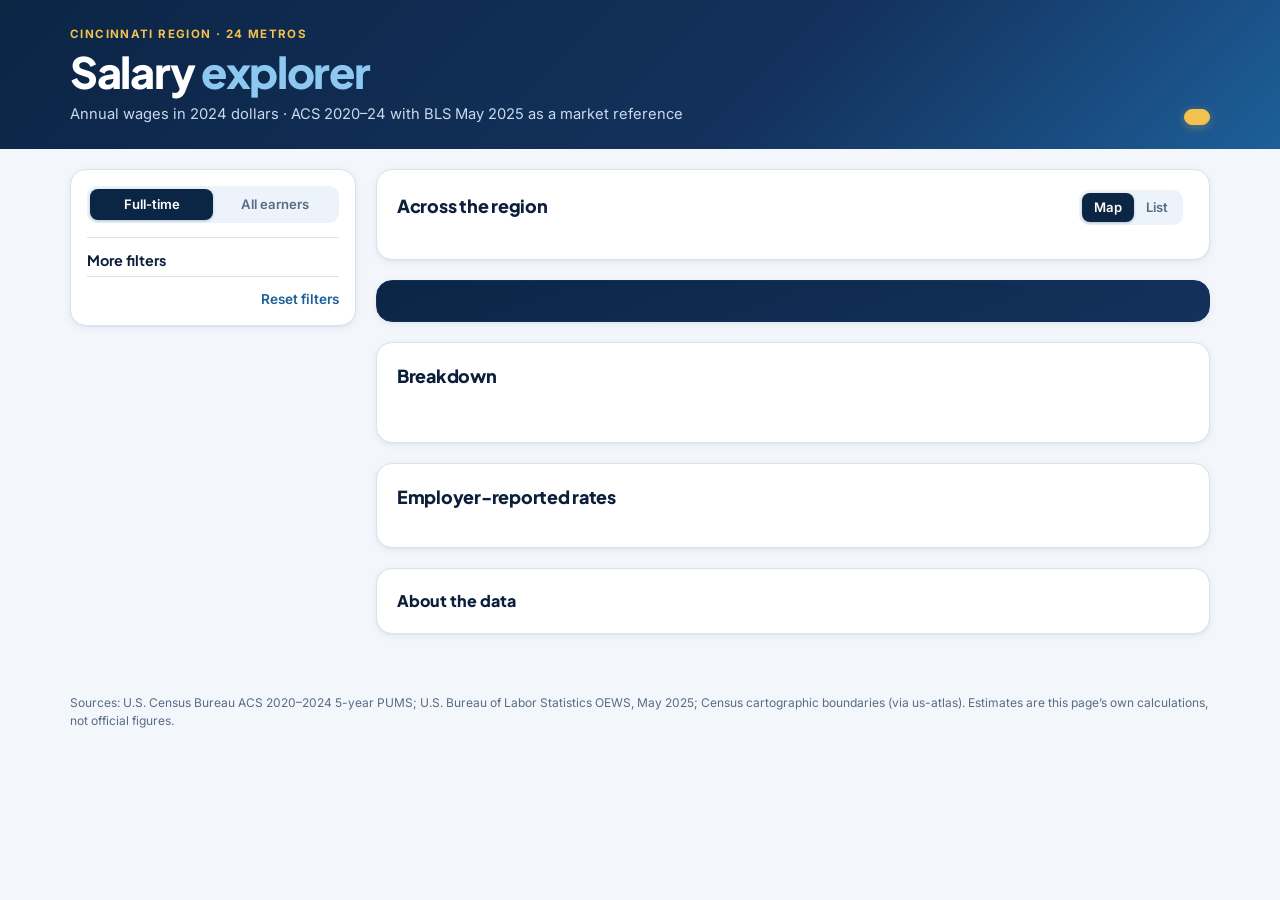
==== commit a49eb42d: "Add map view, multi-select filters and navy/sky/gold theme - Region card defaults to a map of the 24" ====
--- a/web/template.html
+++ b/web/template.html
@@ -6,173 +6,247 @@
 <title>Cincinnati Salary Explorer</title>
 <link rel="preconnect" href="https://fonts.googleapis.com">
 <link rel="preconnect" href="https://fonts.gstatic.com" crossorigin>
-<link href="https://fonts.googleapis.com/css2?family=Inter:wght@400;500;600;700&display=swap" rel="stylesheet">
+<link href="https://fonts.googleapis.com/css2?family=Inter:wght@400;500;600;700&family=Plus+Jakarta+Sans:wght@600;700;800&display=swap" rel="stylesheet">
 <style>
-/* Palette: neutral slate UI, one blue accent for ACS ranges, orange for the BLS reference.
-   Chart steps validated with the dataviz palette checker (ordinal ramp + 2-slot categorical, light and dark). */
+/* Palette: navy, sky blue, gold and white. Chart steps validated with the dataviz palette checker
+   (ACS band + map ramps as ordinal ramps, blue vs gold as categorical; light and dark surfaces). */
 :root{
-  --bg:#F6F7F9; --card:#FFFFFF; --ink:#0E1726; --ink-2:#475467; --muted:#667085; --rule:#E4E7EC; --rule-2:#F0F2F5;
-  --accent:#2A78D6; --accent-ink:#1C5CAB; --wash:#EEF4FD;
-  --band-o:#86B6EF; --band-i:#2A78D6;
-  --ref:#EB6834; --ref-o:#AAB2BE; --ref-i:#6B7585;
-  --warn:#B54708; --warn-bg:#FEF6EE;
-  --shadow:0 1px 2px rgba(16,24,40,.04),0 1px 3px rgba(16,24,40,.06);
+  --bg:#F3F7FC; --card:#FFFFFF; --ink:#0B1F3A; --ink-2:#34496A; --muted:#5A6B84; --rule:#D9E3EF; --rule-2:#EDF3FA;
+  --navy:#0B2545; --navy-2:#13315C; --sky:#4EA8DE; --sky-ink:#1D5F99; --wash:#E7F2FC;
+  --gold:#E8B004; --gold-ink:#8A6200; --gold-wash:#FFF6DA;
+  --band-o:#7FB8E6; --band-i:#2E86C1; --dot:#0B2545;
+  --ref:#B98500; --ref-o:#D9A520; --ref-i:#9A6B00; --ref-dot:#0B2545;
+  --ramp-0:#7FB8E6; --ramp-1:#4A9AD8; --ramp-2:#2E78B8; --ramp-3:#1D5A94; --ramp-4:#0B2545;
+  --land:#E4EFFA; --land-2:#F5F9FD; --line:#BED2E8;
+  --warn:#9A5B00; --warn-bg:#FFF4D6;
+  --shadow:0 1px 2px rgba(11,37,69,.05),0 2px 8px rgba(11,37,69,.06);
   --font:"Inter", system-ui, -apple-system, "Segoe UI", Roboto, sans-serif;
+  --display:"Plus Jakarta Sans", "Inter", system-ui, sans-serif;
   color-scheme:light;
 }
 @media (prefers-color-scheme: dark){
   :root:not([data-theme="light"]){
-    --bg:#0D1117; --card:#161B22; --ink:#E6EDF3; --ink-2:#B1BAC4; --muted:#8B949E; --rule:#2A313C; --rule-2:#1F252E;
-    --accent:#3987E5; --accent-ink:#86B6EF; --wash:#14243A;
-    --band-o:#184F95; --band-i:#3987E5;
-    --ref:#D95926; --ref-o:#4A5363; --ref-i:#7D8796;
-    --warn:#FDB022; --warn-bg:#2B2111;
+    --bg:#06142A; --card:#0D2142; --ink:#F2F6FB; --ink-2:#C3D0E2; --muted:#8FA3BF; --rule:#1E3A5F; --rule-2:#132B4D;
+    --navy:#0A1C38; --navy-2:#12305A; --sky:#4EA8DE; --sky-ink:#8CC8F0; --wash:#123259;
+    --gold:#F2C14E; --gold-ink:#F2C14E; --gold-wash:#2E2610;
+    --band-o:#1F5C99; --band-i:#4EA8DE; --dot:#FFFFFF;
+    --ref:#B8860B; --ref-o:#7A5A12; --ref-i:#E0B23F; --ref-dot:#FFFFFF;
+    --ramp-0:#245A92; --ramp-1:#2E78B8; --ramp-2:#4EA8DE; --ramp-3:#8CC8F0; --ramp-4:#D4ECFB;
+    --land:#12305A; --land-2:#0B1F3F; --line:#24497A;
+    --warn:#F2C14E; --warn-bg:#2E2610;
     --shadow:none; color-scheme:dark;
   }
 }
 :root[data-theme="dark"]{
-  --bg:#0D1117; --card:#161B22; --ink:#E6EDF3; --ink-2:#B1BAC4; --muted:#8B949E; --rule:#2A313C; --rule-2:#1F252E;
-  --accent:#3987E5; --accent-ink:#86B6EF; --wash:#14243A;
-  --band-o:#184F95; --band-i:#3987E5;
-  --ref:#D95926; --ref-o:#4A5363; --ref-i:#7D8796;
-  --warn:#FDB022; --warn-bg:#2B2111;
+  --bg:#06142A; --card:#0D2142; --ink:#F2F6FB; --ink-2:#C3D0E2; --muted:#8FA3BF; --rule:#1E3A5F; --rule-2:#132B4D;
+  --navy:#0A1C38; --navy-2:#12305A; --sky:#4EA8DE; --sky-ink:#8CC8F0; --wash:#123259;
+  --gold:#F2C14E; --gold-ink:#F2C14E; --gold-wash:#2E2610;
+  --band-o:#1F5C99; --band-i:#4EA8DE; --dot:#FFFFFF;
+  --ref:#B8860B; --ref-o:#7A5A12; --ref-i:#E0B23F; --ref-dot:#FFFFFF;
+  --ramp-0:#245A92; --ramp-1:#2E78B8; --ramp-2:#4EA8DE; --ramp-3:#8CC8F0; --ramp-4:#D4ECFB;
+  --land:#12305A; --land-2:#0B1F3F; --line:#24497A;
+  --warn:#F2C14E; --warn-bg:#2E2610;
   --shadow:none; color-scheme:dark;
 }
-:root{box-sizing:border-box;padding-top:env(safe-area-inset-top,0px);padding-bottom:env(safe-area-inset-bottom,0px)}
+/* The detail card sits on navy in both themes, so it always uses the dark-surface chart steps. */
+.on-navy{
+  --card:#0B2545; --ink:#FFFFFF; --ink-2:#D3E1F2; --muted:#9DB4D3; --rule:#24497A; --rule-2:#143563; --wash:#1A4478;
+  --band-o:#1F5C99; --band-i:#4EA8DE; --dot:#FFFFFF; --ref:#F2C14E; --sky-ink:#8CC8F0;
+  --warn:#F2C14E; --warn-bg:#3A2F0E; color-scheme:dark;
+}
+:root{box-sizing:border-box}
 *,*::before,*::after{box-sizing:inherit}
 body{margin:0;background:var(--bg);color:var(--ink);font-family:var(--font);font-size:15px;line-height:1.5;
-  -webkit-font-smoothing:antialiased;-webkit-text-size-adjust:100%}
-a{color:var(--accent-ink)}
+  -webkit-font-smoothing:antialiased;-webkit-text-size-adjust:100%;padding-bottom:env(safe-area-inset-bottom,0px)}
+a{color:var(--sky-ink)}
 button,select,input{font:inherit;color:inherit}
-:focus-visible{outline:2px solid var(--accent);outline-offset:2px;border-radius:6px}
+:focus-visible{outline:2px solid var(--gold);outline-offset:2px;border-radius:6px}
 svg.i{width:16px;height:16px;flex:none;stroke:currentColor;fill:none;stroke-width:1.8;stroke-linecap:round;stroke-linejoin:round}
-.wrap{max-width:1160px;margin:0 auto;padding:0 20px}
-
-/* Header */
-header.top{display:grid;grid-template-columns:minmax(0,1fr) auto;grid-template-areas:"ttl btn" "lede btn";align-items:end;column-gap:16px;padding:28px 0 20px}
+.wrap{max-width:1180px;margin:0 auto;padding:0 20px}
+h1,h2,.big,.tile .v,.disp{font-family:var(--display)}
+
+/* Header band */
+.band{background:linear-gradient(135deg,#0B2545 0%,#13315C 60%,#1D5F99 100%);color:#fff;padding-top:env(safe-area-inset-top,0px)}
+header.top{display:grid;grid-template-columns:minmax(0,1fr) auto;grid-template-areas:"ttl btn" "lede btn";align-items:end;column-gap:16px;padding:26px 0 24px}
 header.top .ttl{grid-area:ttl} header.top .lede{grid-area:lede} header.top #copylink{grid-area:btn}
-@media (max-width:600px){header.top{grid-template-areas:"ttl btn" "lede lede"} header.top #copylink span{display:none} header.top #copylink{padding:9px}}
-.eyebrow{font-size:.75rem;font-weight:600;letter-spacing:.06em;text-transform:uppercase;color:var(--accent-ink);margin:0 0 6px}
-h1{font-size:clamp(1.6rem,3.6vw,2.1rem);line-height:1.15;letter-spacing:-.02em;margin:0;font-weight:700}
-.lede{color:var(--muted);margin:6px 0 0;font-size:.92rem}
+.eyebrow{font-size:.72rem;font-weight:700;letter-spacing:.12em;text-transform:uppercase;color:#F2C14E;margin:0 0 6px}
+h1{font-size:clamp(1.9rem,4.4vw,2.7rem);line-height:1.05;letter-spacing:-.03em;margin:0;font-weight:800}
+h1 span{color:#8CC8F0}
+.lede{color:#C9D9EE;margin:8px 0 0;font-size:.92rem}
+@media (max-width:600px){header.top{grid-template-areas:"ttl btn" "lede lede";padding:20px 0 20px} header.top #copylink span{display:none} header.top #copylink{padding:10px}}
 
 /* Buttons */
-.btn{display:inline-flex;align-items:center;gap:6px;border:1px solid var(--rule);background:var(--card);border-radius:8px;
-  padding:7px 12px;cursor:pointer;font-size:.85rem;font-weight:500;color:var(--ink-2);white-space:nowrap;box-shadow:var(--shadow)}
-.btn:hover{border-color:var(--accent);color:var(--ink)}
-.btn.primary{background:var(--ink);color:var(--card);border-color:var(--ink)}
-.btn.primary:hover{opacity:.9;color:var(--card)}
-.btn.icon{padding:6px 9px;box-shadow:none}
-.btn[aria-pressed="true"]{background:var(--wash);border-color:var(--accent);color:var(--accent-ink)}
-.linkbtn{background:none;border:0;padding:0;color:var(--accent-ink);font-size:.85rem;font-weight:500;cursor:pointer}
+.btn{display:inline-flex;align-items:center;gap:6px;border:1px solid var(--rule);background:var(--card);border-radius:9px;
+  padding:7px 12px;cursor:pointer;font-size:.85rem;font-weight:600;color:var(--ink-2);white-space:nowrap}
+.btn:hover{border-color:var(--sky);color:var(--ink)}
+.btn.gold{background:#F2C14E;color:#0B2545;border-color:#F2C14E;box-shadow:0 2px 10px rgba(242,193,78,.35)}
+.btn.gold:hover{background:#FFD36E;color:#0B2545}
+.btn.icon{padding:6px 9px}
+.btn[aria-pressed="true"]{background:var(--wash);border-color:var(--sky);color:var(--sky-ink)}
+.linkbtn{background:none;border:0;padding:0;color:var(--sky-ink);font-size:.85rem;font-weight:600;cursor:pointer}
 
 /* Layout */
-.layout{display:grid;grid-template-columns:minmax(0,1fr);gap:20px;padding-bottom:40px}
+.layout{display:grid;grid-template-columns:minmax(0,1fr);gap:20px;padding:20px 0 40px}
 .layout>*{min-width:0}
-@media (min-width:920px){.layout{grid-template-columns:272px minmax(0,1fr);align-items:start}
-  aside.filters{position:sticky;top:calc(16px + env(safe-area-inset-top,0px))}}
-.card{background:var(--card);border:1px solid var(--rule);border-radius:14px;box-shadow:var(--shadow)}
+@media (min-width:940px){.layout{grid-template-columns:286px minmax(0,1fr);align-items:start}
+  aside.filters{position:sticky;top:16px;max-height:calc(100vh - 32px);overflow:auto}}
+.card{background:var(--card);border:1px solid var(--rule);border-radius:16px;box-shadow:var(--shadow)}
 
 /* Filters */
 aside.filters{padding:16px}
 .ftoggle{display:none;width:100%;align-items:center;gap:10px;text-align:left;background:none;border:0;padding:0;cursor:pointer}
-.ftoggle b{font-weight:600}
+.ftoggle b{font-weight:700;font-family:var(--display)}
 .ftoggle .sum{display:block;color:var(--muted);font-size:.82rem;white-space:nowrap;overflow:hidden;text-overflow:ellipsis}
 .ftoggle .txt{flex:1;min-width:0}
-.ftoggle .chev{transition:transform .15s}
+.chev{transition:transform .15s}
 aside.filters.open .ftoggle .chev{transform:rotate(180deg)}
-@media (max-width:919px){.ftoggle{display:flex}
+@media (max-width:939px){.ftoggle{display:flex}
   aside.filters:not(.open) .fbody{display:none}
   aside.filters.open .fbody{margin-top:14px}}
-.seg{display:grid;grid-template-columns:1fr 1fr;background:var(--rule-2);border-radius:9px;padding:3px;margin-bottom:16px}
-.seg button{border:0;background:transparent;padding:6px 4px;border-radius:7px;cursor:pointer;font-size:.82rem;font-weight:500;color:var(--muted)}
-.seg button[aria-pressed="true"]{background:var(--card);color:var(--ink);box-shadow:0 1px 2px rgba(16,24,40,.12)}
-label.f{display:block;font-size:.75rem;font-weight:600;color:var(--muted);text-transform:uppercase;letter-spacing:.04em;margin:0 0 14px}
-label.f select{display:block;width:100%;margin-top:5px;padding:8px 10px;border:1px solid var(--rule);border-radius:8px;
-  background:var(--card);font-size:.92rem;font-weight:500;color:var(--ink);text-transform:none;letter-spacing:0}
-label.f select:disabled{opacity:.45}
-.more{border-top:1px solid var(--rule);padding-top:12px;margin-top:2px}
-.moretoggle{width:100%;cursor:pointer;background:none;border:0;padding:0;display:flex;align-items:center;gap:8px;font-size:.88rem;font-weight:600;margin-bottom:2px}
-.moretoggle .chev{margin-left:auto;transition:transform .15s}
+.seg{display:grid;grid-template-columns:1fr 1fr;background:var(--rule-2);border-radius:10px;padding:3px}
+.seg button{border:0;background:transparent;padding:6px 8px;border-radius:8px;cursor:pointer;font-size:.82rem;font-weight:600;color:var(--muted)}
+.seg button[aria-pressed="true"]{background:var(--navy);color:#fff;box-shadow:0 1px 3px rgba(11,37,69,.25)}
+.fbody .seg{margin-bottom:14px}
+.flabel{display:block;font-size:.7rem;font-weight:700;color:var(--muted);text-transform:uppercase;letter-spacing:.07em;margin:0 0 5px}
+.fhint{font-size:.78rem;color:var(--muted);margin:-4px 0 12px}
+.fhint:empty{display:none}
+
+/* Multi-select picker */
+.ms{margin:0 0 12px}
+.ms-btn{display:flex;align-items:center;gap:8px;width:100%;text-align:left;border:1px solid var(--rule);background:var(--card);border-radius:10px;padding:8px 10px;cursor:pointer}
+.ms-btn:hover{border-color:var(--sky)}
+.ms-btn[aria-expanded="true"]{border-color:var(--sky);box-shadow:0 0 0 3px var(--wash)}
+.ms-btn[aria-expanded="true"] .chev{transform:rotate(180deg)}
+.ms-val{flex:1;min-width:0;font-size:.9rem;font-weight:600;white-space:nowrap;overflow:hidden;text-overflow:ellipsis}
+.ms-n{background:var(--gold);color:#0B2545;border-radius:999px;font-size:.7rem;font-weight:700;padding:0 7px;line-height:18px}
+.ms-n:empty{display:none}
+.ms-panel{border:1px solid var(--rule);border-radius:10px;margin-top:6px;max-height:280px;overflow:auto;padding:4px;background:var(--card)}
+.ms-group{font-size:.68rem;font-weight:700;color:var(--muted);text-transform:uppercase;letter-spacing:.07em;padding:8px 8px 2px}
+.ms-opt{display:flex;align-items:center;gap:10px;padding:7px 8px;border-radius:7px;cursor:pointer;font-size:.88rem}
+.ms-opt:hover{background:var(--rule-2)}
+.ms-opt input{position:absolute;opacity:0;pointer-events:none}
+.ms-box{width:18px;height:18px;flex:none;border:1.5px solid var(--muted);border-radius:5px;display:grid;place-items:center;background:var(--card)}
+.ms-panel.single .ms-box{border-radius:50%}
+.ms-opt input:checked+.ms-box{background:var(--navy);border-color:var(--navy)}
+.ms-opt input:checked+.ms-box::after{content:"";width:9px;height:5px;border:2px solid #fff;border-top:0;border-right:0;transform:translateY(-1px) rotate(-45deg)}
+.ms-panel.single .ms-opt input:checked+.ms-box::after{width:8px;height:8px;border:0;border-radius:50%;background:#fff;transform:none}
+.ms-opt input:focus-visible+.ms-box{outline:2px solid var(--gold);outline-offset:2px}
+.ms-opt input:disabled~*{opacity:.4}
+.ms-opt small{margin-left:auto;color:var(--muted);font-size:.75rem}
+:root:not([data-theme="light"]) .ms-opt input:checked+.ms-box{border-color:var(--sky)}
+.more{border-top:1px solid var(--rule);padding-top:12px;margin-top:4px}
+.moretoggle{width:100%;cursor:pointer;background:none;border:0;padding:0;display:flex;align-items:center;gap:8px;font-size:.9rem;font-weight:700;font-family:var(--display)}
+.moretoggle .chev{margin-left:auto}
 .moretoggle[aria-expanded="true"] .chev{transform:rotate(180deg)}
 .moretoggle[aria-expanded="true"]{margin-bottom:14px}
-.count{background:var(--accent);color:#fff;border-radius:999px;font-size:.7rem;padding:0 7px;line-height:18px}
-.count:empty{display:none}
-.fnote{font-size:.8rem;color:var(--muted);margin:0 0 12px}
-.fnote:empty{display:none}
 .factions{display:flex;justify-content:flex-end;border-top:1px solid var(--rule);padding-top:12px;margin-top:4px}
 .linkbox{display:none;margin:0 0 16px}
 .linkbox.show{display:block}
 .linkbox input{width:100%;padding:8px 10px;border:1px solid var(--rule);border-radius:8px;background:var(--card);font-size:.82rem}
-.toast{position:fixed;left:50%;bottom:calc(20px + env(safe-area-inset-bottom,0px));transform:translateX(-50%);background:var(--ink);color:var(--card);
-  font-size:.85rem;font-weight:500;padding:9px 16px;border-radius:999px;opacity:0;pointer-events:none;transition:opacity .2s;z-index:20;max-width:90vw}
+.toast{position:fixed;left:50%;bottom:calc(20px + env(safe-area-inset-bottom,0px));transform:translateX(-50%);background:#0B2545;color:#fff;border:1px solid #24497A;
+  font-size:.85rem;font-weight:600;padding:9px 16px;border-radius:999px;opacity:0;pointer-events:none;transition:opacity .2s;z-index:20;max-width:90vw}
 .toast.show{opacity:1}
 
 /* Sections */
 main section{padding:20px;margin-bottom:20px}
-.shead{display:flex;justify-content:space-between;align-items:center;gap:12px;margin-bottom:14px}
-h2{font-size:1rem;font-weight:600;margin:0;letter-spacing:-.005em}
+.shead{display:flex;justify-content:space-between;align-items:center;gap:12px;margin-bottom:14px;flex-wrap:wrap}
+h2{font-size:1.12rem;font-weight:800;margin:0;letter-spacing:-.015em}
 .sub{color:var(--muted);font-size:.82rem;margin:2px 0 0}
-.tools{display:flex;gap:6px;flex:none}
+.tools{display:flex;gap:6px;flex:none;align-items:center}
 .legend{display:flex;flex-wrap:wrap;gap:16px;font-size:.75rem;color:var(--muted);margin:0 0 10px}
 .legend span{display:inline-flex;align-items:center;gap:6px}
 .legend i{display:inline-block;width:16px;height:8px;border-radius:4px}
-.legend i.dot{width:10px;height:10px;border-radius:50%;background:var(--ink)}
+.legend i.dot{width:10px;height:10px;border-radius:50%;background:var(--dot);box-shadow:0 0 0 1px var(--rule)}
 .legend i.dia{width:9px;height:9px;border-radius:2px;background:var(--ref);transform:rotate(45deg)}
-
-/* Hero */
+.legend i.dia.ink{background:var(--ref-dot);box-shadow:0 0 0 1px var(--rule)}
+.seg.small{display:inline-grid;grid-template-columns:auto auto}
+.seg.small button{display:inline-flex;align-items:center;gap:6px;padding:5px 12px}
+
+/* Map */
+.map{position:relative;margin:0 -4px}
+.map svg{display:block;width:100%;height:auto}
+.map .st{fill:var(--land-2);stroke:var(--line);stroke-width:1.2;stroke-linejoin:round}
+.map .st.core{fill:var(--land)}
+.map .slabel{font:700 13px var(--font);letter-spacing:.14em;fill:var(--muted);opacity:.75}
+.map .slabel.far{opacity:.4}
+.map .ring{fill:none;stroke:var(--sky);stroke-width:1.5;opacity:.45}
+.mk{position:absolute;transform:translate(-50%,-50%);border-radius:50%;border:2px solid var(--card);padding:0;cursor:pointer;
+  box-shadow:0 1px 3px rgba(11,37,69,.3);transition:transform .12s}
+.mk::before{content:"";position:absolute;inset:-8px;border-radius:50%}
+.mk:hover{transform:translate(-50%,-50%) scale(1.12);z-index:3}
+.mk.thin{background:transparent!important;border:2px solid var(--muted);box-shadow:none}
+.mk.sel{outline:3px solid var(--gold);outline-offset:1px;z-index:2}
+.mlab{position:absolute;transform:translate(-50%,0);font-size:.72rem;font-weight:700;color:var(--ink);white-space:nowrap;pointer-events:none;
+  text-shadow:0 0 3px var(--card),0 0 3px var(--card),0 0 3px var(--card);line-height:1.1;text-align:center}
+.mlab small{display:block;font-weight:600;color:var(--ink-2);font-size:.68rem}
+.mapkey{display:flex;flex-wrap:wrap;align-items:center;gap:8px 18px;font-size:.75rem;color:var(--muted);margin-top:10px}
+.ramp{display:inline-flex;align-items:center;gap:6px}
+.ramp i{display:inline-block;width:90px;height:8px;border-radius:4px}
+.mapkey .ex{display:inline-flex;align-items:center;gap:6px}
+.mapkey .ex i{display:inline-block;width:12px;height:12px;border-radius:50%}
+
+/* Detail (hero) */
+.hero.card{background:linear-gradient(160deg,#0B2545 0%,#13315C 100%);border-color:#13315C;color:#fff}
 .hero-top{display:flex;justify-content:space-between;align-items:flex-start;gap:12px}
-.kicker{font-size:.85rem;color:var(--ink-2);font-weight:500;margin:0}
-.big{font-size:clamp(2.6rem,8vw,3.6rem);font-weight:700;letter-spacing:-.035em;line-height:1.05;margin:6px 0 4px}
+.kicker{font-size:.85rem;color:var(--ink-2);font-weight:600;margin:0}
+.kicker b{color:#F2C14E;font-weight:700;text-transform:uppercase;letter-spacing:.08em;font-size:.7rem;display:block;margin-bottom:2px}
+.big{font-size:clamp(2.9rem,9vw,4.4rem);font-weight:800;letter-spacing:-.04em;line-height:1;margin:8px 0 6px}
 .moe{display:flex;flex-wrap:wrap;align-items:center;gap:8px;font-size:.88rem;color:var(--muted)}
-.chips{display:flex;flex-wrap:wrap;gap:6px;margin:12px 0 0}
-.chip{background:var(--wash);color:var(--accent-ink);border-radius:999px;padding:2px 10px;font-size:.78rem;font-weight:500}
-.flag{display:inline-flex;align-items:center;gap:4px;background:var(--warn-bg);color:var(--warn);border-radius:999px;padding:1px 8px 1px 6px;font-size:.72rem;font-weight:600;white-space:nowrap}
+.chips{display:flex;flex-wrap:wrap;gap:6px;margin:14px 0 0}
+.chip{display:inline-flex;align-items:center;gap:4px;background:var(--wash);color:var(--ink);border:1px solid var(--rule);border-radius:999px;padding:2px 6px 2px 10px;font-size:.78rem;font-weight:600}
+.chip.fixed{padding-right:10px}
+.chip button{border:0;background:none;color:var(--muted);cursor:pointer;padding:0 2px;line-height:1;font-size:1rem}
+.chip button:hover{color:#fff}
+.flag{display:inline-flex;align-items:center;gap:4px;background:var(--warn-bg);color:var(--warn);border-radius:999px;padding:1px 8px 1px 6px;font-size:.72rem;font-weight:700;white-space:nowrap}
 .flag svg.i{width:12px;height:12px;stroke-width:2.2}
 .note{font-size:.78rem;color:var(--muted);margin:10px 0 0}
-.strip{position:relative;height:40px;margin:26px 0 4px}
-.strip .s{position:absolute;top:12px;height:16px;border-radius:8px}
-.strip .m{top:8px;width:24px;height:24px;margin-left:-12px}
-.strip .ref{top:-10px}
+.strip{position:relative;height:40px;margin:24px 0 4px}
+.strip .s{top:12px;height:16px;border-radius:8px}
+.strip .s.m{top:8px;width:24px;height:24px;margin-left:-12px}
+.strip .s.ref{top:-10px;width:14px;height:14px;margin-left:-7px}
 .tiles{display:grid;grid-template-columns:repeat(auto-fit,minmax(130px,1fr));gap:10px;margin-top:20px}
-.tile{background:var(--rule-2);border-radius:10px;padding:10px 12px}
-.tile .l{display:flex;align-items:center;gap:6px;font-size:.72rem;font-weight:600;color:var(--muted);text-transform:uppercase;letter-spacing:.04em}
-.tile .v{font-size:1.1rem;font-weight:600;margin-top:2px;letter-spacing:-.01em;white-space:nowrap}
-.tile .v small{display:block;font-size:.72rem;color:var(--muted);font-weight:500;letter-spacing:0;white-space:normal}
-.empty{padding:18px;border:1px dashed var(--rule);border-radius:10px;color:var(--muted);margin-top:12px;font-size:.9rem}
-
-/* Range marks (shared by hero, rows and BLS rows) */
+.tile{background:var(--rule-2);border:1px solid var(--rule);border-radius:12px;padding:10px 12px}
+.tile .l{display:flex;align-items:center;gap:6px;font-size:.68rem;font-weight:700;color:var(--muted);text-transform:uppercase;letter-spacing:.07em}
+.tile .v{font-size:1.25rem;font-weight:800;margin-top:2px;letter-spacing:-.02em;white-space:nowrap}
+.tile .v small{display:block;font-family:var(--font);font-size:.72rem;color:var(--muted);font-weight:500;letter-spacing:0;white-space:normal}
+.empty{padding:18px;border:1px dashed var(--rule);border-radius:12px;color:var(--muted);margin-top:12px;font-size:.9rem}
+.hero .btn{background:transparent;border-color:var(--rule);color:var(--ink-2)}
+.hero .btn:hover{border-color:#F2C14E;color:#fff}
+
+/* Range marks */
 .s{position:absolute}
 .s.o{background:var(--band-o)} .s.i{background:var(--band-i)}
 .ref-row .s.o{background:var(--ref-o)} .ref-row .s.i{background:var(--ref-i)}
-.s.m{border-radius:50%;background:var(--ink);box-shadow:0 0 0 2px var(--card)}
-.s.ref,.ref-row .s.m{border-radius:3px;background:var(--ref);transform:rotate(45deg);box-shadow:0 0 0 2px var(--card)}
-.strip .s.ref{width:14px;height:14px;margin-left:-7px}
+.s.m{border-radius:50%;background:var(--dot);box-shadow:0 0 0 2px var(--card)}
+.s.ref{border-radius:3px;background:var(--ref);transform:rotate(45deg);box-shadow:0 0 0 2px var(--card)}
+.ref-row .s.m{border-radius:2px;background:var(--ref-dot);transform:rotate(45deg)}
 
 /* Rows */
 .rows{list-style:none;margin:0;padding:0}
-.rows li{display:grid;grid-template-columns:minmax(0,190px) minmax(0,1fr) 92px;grid-template-areas:"nm bar v";align-items:center;gap:4px 14px;padding:7px 8px;border-radius:8px}
+.rows li{display:grid;grid-template-columns:minmax(0,190px) minmax(0,1fr) 92px;grid-template-areas:"nm bar v";align-items:center;gap:4px 14px;padding:7px 8px;border-radius:9px}
 .rows li+li{border-top:1px solid var(--rule-2)}
-.rows li.sel{background:var(--wash);border-color:transparent}
+.rows li.sel{background:var(--gold-wash);box-shadow:inset 3px 0 0 var(--gold);border-color:transparent}
 .rows li.sel+li{border-color:transparent}
 .rows li.click{cursor:pointer}
 .rows li.click:hover{background:var(--rule-2)}
-.rows li.sel:hover{background:var(--wash)}
+.rows li.sel:hover{background:var(--gold-wash)}
 .rows .nm{grid-area:nm;font-size:.88rem;font-weight:500;min-width:0;overflow-wrap:anywhere;display:flex;align-items:center;gap:6px;flex-wrap:wrap}
-.rows li.sel .nm{font-weight:600}
-.rows .v{grid-area:v;text-align:right;white-space:nowrap;font-weight:600;font-size:.88rem;font-variant-numeric:tabular-nums}
-.rows .v small{display:block;color:var(--muted);font-size:.72rem;font-weight:500;line-height:1.2}
+.rows li.sel .nm{font-weight:700}
+.rows .v{grid-area:v;text-align:right;white-space:nowrap;font-weight:700;font-size:.92rem;font-variant-numeric:tabular-nums;font-family:var(--display)}
+.rows .v small{display:block;color:var(--muted);font-size:.72rem;font-weight:500;line-height:1.2;font-family:var(--font)}
 .bar{grid-area:bar;position:relative;height:16px}
 .bar .s{top:4px;height:8px;border-radius:4px}
 .bar .s.m{top:2px;width:12px;height:12px;margin-left:-6px}
 .ref-row .bar .s.m{top:3px;width:10px;height:10px;margin-left:-5px}
 .rows li.caut .bar .s.o,.rows li.caut .bar .s.i{opacity:.55}
-.rows li.axisrow{border:0;padding-top:0;padding-bottom:0}
+.rows li.axisrow{border:0;padding-top:0;padding-bottom:0;box-shadow:none;background:none}
 .axis{grid-area:bar;position:relative;height:18px;font-size:.7rem;color:var(--muted);font-variant-numeric:tabular-nums}
 .axis span{position:absolute;top:2px;transform:translateX(-50%);white-space:nowrap}
 .axis span:first-child{transform:none}
+.axis span:last-child:not(:first-child){transform:translateX(-100%)}
 .hero .axis{border-top:1px solid var(--rule)}
 .gone{font-size:.78rem;color:var(--muted);margin:10px 8px 0}
+.gone:empty{display:none}
 @media (max-width:600px){
   .rows li{grid-template-columns:minmax(0,1fr) auto;grid-template-areas:"nm v" "bar bar";gap:2px 10px}
   .rows .v small{display:inline;margin-left:4px}
@@ -181,54 +255,56 @@
 /* Breakdown pills */
 .pills{display:flex;gap:6px;overflow-x:auto;scrollbar-width:none;margin:0 0 14px;padding-bottom:2px}
 .pills::-webkit-scrollbar{display:none}
-.pills button{flex:none;border:1px solid var(--rule);background:var(--card);border-radius:999px;padding:5px 12px;font-size:.82rem;font-weight:500;color:var(--ink-2);cursor:pointer}
-.pills button[aria-pressed="true"]{background:var(--ink);border-color:var(--ink);color:var(--card)}
+.pills button{flex:none;border:1px solid var(--rule);background:var(--card);border-radius:999px;padding:5px 12px;font-size:.82rem;font-weight:600;color:var(--ink-2);cursor:pointer}
+.pills button[aria-pressed="true"]{background:var(--navy);border-color:var(--navy);color:#fff}
+:root:not([data-theme="light"]) .pills button[aria-pressed="true"]{border-color:var(--sky)}
 .pills button:disabled{opacity:.4;cursor:not-allowed}
 
 /* Tooltip */
-.tip{position:fixed;z-index:30;pointer-events:none;background:var(--card);color:var(--ink);border:1px solid var(--rule);border-radius:10px;
-  box-shadow:0 8px 24px rgba(16,24,40,.14);padding:10px 12px;font-size:.8rem;min-width:190px;opacity:0;transition:opacity .1s}
+.tip{position:fixed;z-index:30;pointer-events:none;background:#0B2545;color:#fff;border:1px solid #24497A;border-radius:12px;
+  box-shadow:0 10px 30px rgba(11,37,69,.3);padding:10px 12px;font-size:.8rem;min-width:200px;opacity:0;transition:opacity .1s}
 .tip.show{opacity:1}
-.tip b{display:block;font-size:.85rem;margin-bottom:6px}
+.tip b{display:block;font-family:var(--display);font-size:.9rem;margin-bottom:6px}
 .tip dl{display:grid;grid-template-columns:auto auto;gap:2px 14px;margin:0;font-variant-numeric:tabular-nums}
-.tip dt{color:var(--muted)} .tip dd{margin:0;text-align:right;font-weight:500}
+.tip dt{color:#9DB4D3} .tip dd{margin:0;text-align:right;font-weight:600}
+.tip .hint{color:#F2C14E;font-size:.72rem;margin-top:6px}
 
 /* Tables */
-.tablewrap{overflow-x:auto;margin-top:14px;display:none;border:1px solid var(--rule);border-radius:10px}
+.tablewrap{overflow-x:auto;margin-top:14px;display:none;border:1px solid var(--rule);border-radius:12px;background:var(--card);color:var(--ink)}
 .tablewrap.show{display:block}
 table{border-collapse:collapse;font-size:.8rem;min-width:100%;font-variant-numeric:tabular-nums}
 th,td{padding:7px 10px;border-bottom:1px solid var(--rule-2);text-align:right;white-space:nowrap}
 tr:last-child td{border-bottom:0}
 th:first-child,td:first-child{text-align:left}
-th{font-weight:600;color:var(--muted);background:var(--rule-2);font-size:.72rem;text-transform:uppercase;letter-spacing:.03em}
+th{font-weight:700;color:var(--muted);background:var(--rule-2);font-size:.7rem;text-transform:uppercase;letter-spacing:.05em}
 
 /* Methodology */
-details.method summary{cursor:pointer;list-style:none;display:flex;align-items:center;gap:8px;font-weight:600}
-details.method summary::-webkit-details-marker{display:none}
-details.method summary .chev{margin-left:auto;transition:transform .15s}
-details.method[open] summary .chev{transform:rotate(180deg)}
+.method-toggle{width:100%;cursor:pointer;background:none;border:0;padding:0;display:flex;align-items:center;gap:8px;font-weight:800;font-family:var(--display);font-size:1rem}
+.method-toggle .chev{margin-left:auto}
+.method-toggle[aria-expanded="true"] .chev{transform:rotate(180deg)}
 .mgrid{display:grid;grid-template-columns:repeat(auto-fit,minmax(240px,1fr));gap:18px 28px;margin-top:16px}
-.mgrid h3{font-size:.75rem;text-transform:uppercase;letter-spacing:.04em;color:var(--muted);margin:0 0 4px}
+.mgrid h3{font-size:.7rem;text-transform:uppercase;letter-spacing:.07em;color:var(--muted);margin:0 0 4px}
 .mgrid p,.mgrid li{font-size:.85rem;color:var(--ink-2);margin:0}
 .mgrid ul{margin:0;padding-left:18px}
-.mgrid code{font-size:.85em;background:var(--rule-2);padding:1px 4px;border-radius:4px}
 .mtools{display:flex;gap:6px;margin-top:8px}
 footer{color:var(--muted);font-size:.75rem;padding:0 0 40px}
-@media (max-width:520px){ .wrap{padding:0 14px} main section{padding:16px} header.top{padding-top:20px} .rows li{padding:7px 4px} }
+@media (max-width:520px){ .wrap{padding:0 14px} main section{padding:16px} .rows li{padding:7px 4px} .mlab{font-size:.66rem} }
 @media (prefers-reduced-motion: reduce){ *{transition:none!important} }
 </style>
 </head>
 <body>
-<div class="wrap">
+<div class="band"><div class="wrap">
 <header class="top">
   <div class="ttl">
     <p class="eyebrow">Cincinnati region · 24 metros</p>
-    <h1>Salary explorer</h1>
+    <h1>Salary <span>explorer</span></h1>
   </div>
   <p class="lede">Annual wages in 2024 dollars · ACS 2020–24 with BLS May 2025 as a market reference</p>
-  <button class="btn primary" id="copylink" aria-label="Copy link to this view"></button>
+  <button class="btn gold" id="copylink" aria-label="Copy link to this view"></button>
 </header>
-<div class="linkbox" id="linkbox"><input id="linkinput" readonly aria-label="Link to this view"></div>
+</div></div>
+<div class="wrap">
+<div class="linkbox" id="linkbox" style="margin-top:16px"><input id="linkinput" readonly aria-label="Link to this view"></div>
 
 <div class="layout">
 <aside class="filters card" id="filters">
@@ -238,40 +314,42 @@
       <button data-w="ftyr" aria-pressed="true">Full-time</button>
       <button data-w="all" aria-pressed="false">All earners</button>
     </div>
-    <label class="f">Metro<select id="f-metro"></select></label>
-    <label class="f">Role<select id="f-disc"></select></label>
-    <div class="more" id="more">
-      <button class="moretoggle" id="moretoggle" aria-expanded="false" aria-controls="morebody">More filters <span class="count" id="morecount"></span></button>
-      <div id="morebody" hidden>
-      <label class="f">Age<select id="f-age" data-dim="age"></select></label>
-      <label class="f">Gender<select id="f-sex" data-dim="sex"></select></label>
-      <label class="f">Education<select id="f-educ" data-dim="educ"></select></label>
-      <label class="f">Race and ethnicity<select id="f-race" data-dim="race"></select></label>
-      <label class="f">Industry<select id="f-ind" data-dim="ind"></select></label>
-      </div>
+    <div id="pickers-main"></div>
+    <p class="fhint" id="fhint"></p>
+    <div class="more">
+      <button class="moretoggle" id="moretoggle" aria-expanded="false" aria-controls="morebody">More filters <span class="ms-n" id="morecount"></span></button>
+      <div id="morebody" hidden><div id="pickers-more"></div></div>
     </div>
-    <p class="fnote" id="fnote"></p>
     <div class="factions"><button class="linkbtn" id="reset">Reset filters</button></div>
   </div>
 </aside>
 
 <main id="main">
-  <section class="hero card" id="hero" aria-live="polite"></section>
-
-  <section class="card" id="sec-metros">
+  <section class="card" id="sec-region">
     <div class="shead">
-      <div><h2>By metro</h2><p class="sub" id="metros-sub"></p></div>
-      <div class="tools" data-tools="metros"></div>
+      <div><h2>Across the region</h2><p class="sub" id="region-sub"></p></div>
+      <div class="tools">
+        <div class="seg small" role="group" aria-label="Region view"><button data-v="map" aria-pressed="true">Map</button><button data-v="list" aria-pressed="false">List</button></div>
+        <span data-tools="metros" style="display:flex;gap:6px"></span>
+      </div>
     </div>
-    <div class="legend" aria-hidden="true">
-      <span><i style="background:var(--band-o)"></i>10th–90th pct</span>
-      <span><i style="background:var(--band-i)"></i>Middle 50%</span>
-      <span><i class="dot"></i>Median</span>
+    <div id="map-view">
+      <div class="map" id="map"></div>
+      <div class="mapkey" id="mapkey"></div>
     </div>
-    <ul class="rows" id="metro-rows"></ul>
+    <div id="list-view" hidden>
+      <div class="legend" aria-hidden="true">
+        <span><i style="background:var(--band-o)"></i>10th–90th pct</span>
+        <span><i style="background:var(--band-i)"></i>Middle 50%</span>
+        <span><i class="dot"></i>Median</span>
+      </div>
+      <ul class="rows" id="metro-rows"></ul>
+    </div>
     <p class="gone" id="metro-gone"></p>
     <div class="tablewrap" id="tbl-metros"></div>
   </section>
+
+  <section class="hero card on-navy" id="hero" aria-live="polite"></section>
 
   <section class="card" id="sec-split">
     <div class="shead">
@@ -294,19 +372,18 @@
   </section>
 
   <section class="card">
-    <details class="method" id="method">
-      <summary>About the data</summary>
-      <div id="method-body"></div>
-    </details>
+    <button class="method-toggle" id="methodtoggle" aria-expanded="false" aria-controls="method-body">About the data</button>
+    <div id="method-body" hidden></div>
   </section>
 </main>
 </div>
-<footer>Sources: U.S. Census Bureau ACS 2020–2024 5-year PUMS; U.S. Bureau of Labor Statistics OEWS, May 2025. Estimates are this page’s own calculations, not official figures.</footer>
+<footer>Sources: U.S. Census Bureau ACS 2020–2024 5-year PUMS; U.S. Bureau of Labor Statistics OEWS, May 2025; Census cartographic boundaries (via us-atlas). Estimates are this page’s own calculations, not official figures.</footer>
 </div>
 <div class="tip" id="tip" role="tooltip"></div>
 <div class="toast" id="toast" role="status"></div>
 
 <script id="data" type="application/json">__DATA__</script>
+<script id="geo" type="application/json">__GEO__</script>
 <script>
 "use strict";
 const D = JSON.parse(document.getElementById('data').textContent);
@@ -354,17 +431,24 @@
   const rel = q[2] ? moe[2] / q[2] * 100 : 999;
   return {n, pop: tot[0], q, moe, rel, caution: n < META.rules.caution_n || rel > META.rules.caution_rel, suppressed: false};
 }
+/* Selection -> record indexes. Every field may be a single value or a list (multi-select):
+   metro: id | 'REGION' | 'SMALL' | [ids]; disc: 'tech' | 'fam:id' | [...]; dims: -1 | value | [values] ([] = all). */
+const asList = v => Array.isArray(v) ? v : v == null || v === -1 ? [] : [v];
 function microSelect(sel, ignoreDim){
   const out = [];
-  const mi = sel.metro === 'REGION' ? -1 : sel.metro === 'SMALL' ? -2 : METRO_IDX[sel.metro];
-  const fi = sel.disc.startsWith('fam:') && ignoreDim !== 'fam' ? FAM.findIndex(f => f.id === sel.disc.slice(4)) : -1;
-  const dims = DIMS.filter(d => sel[d] >= 0 && d !== ignoreDim);
+  const ms = asList(sel.metro), all = !ms.length || ms.includes('REGION'), small = ms.includes('SMALL');
+  const mOK = new Uint8Array(META.metros.length);
+  if (!all && !small) for (const id of ms) mOK[METRO_IDX[id]] = 1;
+  const ds = asList(sel.disc), anyFam = ignoreDim === 'fam' || !ds.length || ds.includes('tech');
+  const fOK = new Uint8Array(FAM.length);
+  if (!anyFam) for (const d of ds) if (d.startsWith('fam:')) fOK[FAM.findIndex(f => f.id === d.slice(4))] = 1;
+  const dims = DIMS.filter(d => d !== ignoreDim && asList(sel[d]).length).map(d => { const ok = new Uint8Array(META.dims[d].length); for (const v of asList(sel[d])) ok[v] = 1; return [COL[d], ok]; });
   for (let r = 0; r < NREC; r++){
     if (sel.w === 'ftyr' && !COL.ftyr[r]) continue;
     const m = COL.metro[r];
-    if (mi >= 0 ? m !== mi : mi === -2 ? BIG4.has(m) : false) continue;
-    if (fi >= 0 && COL.fam[r] !== fi) continue;
-    let ok = true; for (const d of dims) if (COL[d][r] !== sel[d]) { ok = false; break; }
+    if (all ? false : small ? BIG4.has(m) : !mOK[m]) continue;
+    if (!anyFam && !fOK[COL.fam[r]]) continue;
+    let ok = true; for (const [c, okv] of dims) if (!okv[c[r]]) { ok = false; break; }
     if (ok) out.push(r);
   }
   return out;
@@ -378,46 +462,59 @@
   return {n: a[0], pop: a[1], q: a.slice(2, 7).map(x => x * 100), moe: a.slice(7, 12).map(x => x * 100),
           rel: a[4] ? a[9] / a[4] * 100 : 999, caution: !!a[12], suppressed: false};
 }
-const isTech = s => s.disc === 'tech' || s.disc.startsWith('fam:');
-const cubeDisc = s => s.disc === 'ALL' ? 'ALL' : s.disc.slice(4);
-const activeDims = s => DIMS.filter(d => s[d] >= 0);
-
-/* Estimate for a selection; override lets charts vary one field. */
+const isTech = s => asList(s.disc).some(d => d === 'tech' || d.startsWith('fam:'));
+const activeDims = s => DIMS.filter(d => asList(s[d]).length);
+
+/* Estimate for a selection; ignoreDim lets charts vary one field. Non-tech selections are single-valued (see normalize). */
 function estimate(sel, ignoreDim){
   if (isTech(sel)) return estimateRows(microSelect(sel, ignoreDim));
-  const ds = activeDims(sel).filter(d => d !== ignoreDim);
-  if (ds.length > 1) return {n: 0, suppressed: true, unsupported: true};
-  return ds.length ? cubeGet(sel.w, sel.metro, cubeDisc(sel), ds[0], sel[ds[0]]) : cubeGet(sel.w, sel.metro, cubeDisc(sel), '-', '-');
+  const ds = activeDims(sel).filter(d => d !== ignoreDim), m = asList(sel.metro)[0] || 'REGION', d0 = asList(sel.disc)[0];
+  const disc = d0 === 'ALL' ? 'ALL' : d0.slice(4);
+  if (ds.length > 1 || ds.some(d => asList(sel[d]).length > 1) || asList(sel.metro).length > 1) return {n: 0, suppressed: true, unsupported: true};
+  return ds.length ? cubeGet(sel.w, m, disc, ds[0], asList(sel[ds[0]])[0]) : cubeGet(sel.w, m, disc, '-', '-');
 }
 
 /* ---------- state + URL ---------- */
-const DEFAULT = {w:'ftyr', metro:'17140', disc:'tech', age:-1, sex:-1, educ:-1, race:-1, ind:-1, split:'fam'};
-let S = {...DEFAULT};
+const DEFAULT = () => ({w:'ftyr', metro:['17140'], disc:['tech'], age:[], sex:[], educ:[], race:[], ind:[], split:'fam', view:'map'});
+let S = DEFAULT();
+const GEO = JSON.parse(document.getElementById('geo').textContent);
+const validDisc = d => d === 'ALL' || d === 'tech' || (d.startsWith('fam:') && FAM.some(f => 'fam:' + f.id === d)) || (d.startsWith('soc:') && META.soc.some(g => 'soc:' + g.id === d));
+const excl = d => !d.startsWith('fam:');
 function readHash(){
-  const p = new URLSearchParams(location.hash.slice(1)), s = {...DEFAULT};
+  const p = new URLSearchParams(location.hash.slice(1)), s = DEFAULT();
+  const list = k => (p.get(k) || '').split(',').filter(Boolean);
   if (p.get('w') === 'all') s.w = 'all';
-  const m = p.get('m'); if (m && (METRO[m] || m === 'REGION' || m === 'SMALL')) s.metro = m;
-  const d = p.get('d'); if (d && validDisc(d)) s.disc = d;
-  for (const k of DIMS){ const v = +p.get(k); if (p.has(k) && Number.isInteger(v) && v >= 0 && v < META.dims[k].length) s[k] = v; }
+  if (p.get('v') === 'list') s.view = 'list';
+  const m = list('m').filter(x => METRO[x] || x === 'REGION' || x === 'SMALL'); if (m.length) s.metro = m;
+  const d = list('d').filter(validDisc); if (d.length) s.disc = d;
+  for (const k of DIMS) s[k] = [...new Set(list(k).map(Number).filter(v => Number.isInteger(v) && v >= 0 && v < META.dims[k].length))];
   const sp = p.get('split'); if (sp && (DIMS.includes(sp) || sp === 'fam')) s.split = sp;
   return normalize(s);
 }
-function validDisc(d){ return d === 'ALL' || d === 'tech' || (d.startsWith('fam:') && FAM.some(f => 'fam:' + f.id === d)) || (d.startsWith('soc:') && META.soc.some(g => 'soc:' + g.id === d)); }
 function writeHash(){
   const p = new URLSearchParams();
   if (S.w !== 'ftyr') p.set('w', S.w);
-  p.set('m', S.metro); p.set('d', S.disc);
-  for (const k of DIMS) if (S[k] >= 0) p.set(k, S[k]);
+  p.set('m', S.metro.join(',')); p.set('d', S.disc.join(','));
+  for (const k of DIMS) if (S[k].length) p.set(k, S[k].join(','));
   p.set('split', S.split);
-  const h = '#' + p.toString();
+  if (S.view !== 'map') p.set('v', S.view);
+  const h = '#' + p.toString().replace(/%2C/g, ',').replace(/%3A/g, ':');
   if (location.hash !== h) history.replaceState(null, '', h);
 }
 let NOTE = '';
 function normalize(s){
   NOTE = '';
+  if (!s.metro.length) s.metro = ['REGION'];
+  const sp = s.metro.find(x => x === 'REGION' || x === 'SMALL'); if (sp && s.metro.length > 1) s.metro = [sp];
+  if (!s.disc.length) s.disc = ['tech'];
+  const ex = s.disc.find(excl); if (ex && s.disc.length > 1) s.disc = [ex];
   if (!isTech(s)){
+    const trimmed = [];
+    if (s.metro.length > 1){ s.metro = [s.metro[0]]; trimmed.push('metro'); }
     const ds = activeDims(s);
-    if (ds.length > 1){ for (const d of ds.slice(1)) s[d] = -1; NOTE = 'Kept only the first demographic filter: outside tech roles, one can be applied at a time.'; }
+    if (ds.length > 1){ for (const d of ds.slice(1)) s[d] = []; trimmed.push('demographic filter'); }
+    for (const d of activeDims(s)) if (s[d].length > 1){ s[d] = [s[d][0]]; trimmed.push(DIMLABEL[d].toLowerCase()); }
+    if (trimmed.length) NOTE = `Kept one ${trimmed.join(', ')} — outside tech roles the figures are precomputed, so pick one at a time.`;
     if (s.split === 'fam') s.split = 'educ';
     const a = activeDims(s);
     if (a.length && s.split !== a[0]) s.split = a[0];
@@ -428,18 +525,21 @@
 /* ---------- formatting ---------- */
 const money = v => '$' + (Math.round(v / 100) * 100).toLocaleString('en-US');
 const k$ = v => '$' + (v / 1000).toFixed(1) + 'k';
+const kk = v => '$' + Math.round(v / 1000) + 'k';
 const sig2 = v => { if (v < 100) return Math.round(v).toLocaleString('en-US'); const p = Math.pow(10, Math.floor(Math.log10(v)) - 1); return (Math.round(v / p) * p).toLocaleString('en-US'); };
 const esc = s => String(s).replace(/[&<>"]/g, c => ({'&':'&amp;','<':'&lt;','>':'&gt;','"':'&quot;'}[c]));
-function metroName(id){ return id === 'REGION' ? 'All 24 metros' : id === 'SMALL' ? '20 smaller metros combined' : METRO[id].name; }
-function discName(d){
+const CITY = Object.fromEntries(GEO.metros.map(m => [m.id, m.city]));
+const one = id => id === 'REGION' ? 'All 24 metros' : id === 'SMALL' ? '20 smaller metros' : METRO[id].name;
+function metroName(ms){ ms = asList(ms); return ms.length === 1 ? one(ms[0]) : ms.length === 2 ? ms.map(id => CITY[id]).join(' + ') : `${ms.length} metros`; }
+function discOne(d){
   if (d === 'ALL') return 'All occupations';
   if (d === 'tech') return 'All tech roles';
   if (d.startsWith('fam:')) return FAM.find(f => 'fam:' + f.id === d).label;
   return META.soc.find(g => 'soc:' + g.id === d).label;
 }
-function discPhrase(d){ return d === 'ALL' ? 'all occupations' : d === 'tech' ? 'all tech roles' : discName(d).toLowerCase(); }
+function discName(ds){ ds = asList(ds); return ds.length === 1 ? discOne(ds[0]) : ds.length === 2 ? ds.map(discOne).join(' + ') : `${ds.length} tech families`; }
+function dimText(d, vs){ return vs.length <= 2 ? vs.map(v => META.dims[d][v]).join(' + ') : `${DIMLABEL[d]}: ${vs.length} groups`; }
 function valLabel(dim, v){ return dim === 'fam' ? FAM[v].label : META.dims[dim][v]; }
-
 const $ = id => document.getElementById(id);
 
 /* ---------- icons ---------- */
@@ -449,7 +549,9 @@
   link: '<svg class="i" viewBox="0 0 24 24" aria-hidden="true"><path d="M10 14a4 4 0 0 0 5.7 0l3-3a4 4 0 0 0-5.7-5.7l-1 1"/><path d="M14 10a4 4 0 0 0-5.7 0l-3 3a4 4 0 0 0 5.7 5.7l1-1"/></svg>',
   chev: '<svg class="i chev" viewBox="0 0 24 24" aria-hidden="true"><path d="m6 9 6 6 6-6"/></svg>',
   warn: '<svg class="i" viewBox="0 0 24 24" aria-hidden="true"><path d="M12 9v4m0 3.5v.01M10.3 3.9 2.4 18a2 2 0 0 0 1.7 3h15.8a2 2 0 0 0 1.7-3L13.7 3.9a2 2 0 0 0-3.4 0z"/></svg>',
-  sliders: '<svg class="i" viewBox="0 0 24 24" aria-hidden="true"><path d="M4 6h10M18 6h2M4 12h4M12 12h8M4 18h12M20 18h0"/><circle cx="16" cy="6" r="2"/><circle cx="10" cy="12" r="2"/><circle cx="18" cy="18" r="2"/></svg>',
+  sliders: '<svg class="i" viewBox="0 0 24 24" aria-hidden="true"><path d="M4 6h10M18 6h2M4 12h4M12 12h8M4 18h12"/><circle cx="16" cy="6" r="2"/><circle cx="10" cy="12" r="2"/><circle cx="18" cy="18" r="2"/></svg>',
+  map: '<svg class="i" viewBox="0 0 24 24" aria-hidden="true"><path d="M9 4 3 6v14l6-2 6 2 6-2V4l-6 2-6-2zM9 4v14M15 6v14"/></svg>',
+  list: '<svg class="i" viewBox="0 0 24 24" aria-hidden="true"><path d="M8 6h12M8 12h12M8 18h12M4 6h.01M4 12h.01M4 18h.01"/></svg>',
 };
 function toolsHTML(k, csvOnly){
   return (csvOnly ? '' : `<button class="btn icon" data-view="${k}" aria-pressed="false" aria-label="View data" title="View data">${ICON.table}</button>`) +
@@ -460,46 +562,87 @@
 $('ftoggle').insertAdjacentHTML('afterbegin', ICON.sliders);
 $('ftoggle').insertAdjacentHTML('beforeend', ICON.chev);
 $('moretoggle').insertAdjacentHTML('beforeend', ICON.chev);
-function setMore(on){ $('morebody').hidden = !on; $('moretoggle').setAttribute('aria-expanded', String(on)); }
-$('moretoggle').addEventListener('click', () => setMore($('morebody').hidden));
-document.querySelector('#method summary').insertAdjacentHTML('beforeend', ICON.chev);
+$('methodtoggle').insertAdjacentHTML('beforeend', ICON.chev);
+document.querySelector('[data-v="map"]').insertAdjacentHTML('afterbegin', ICON.map);
+document.querySelector('[data-v="list"]').insertAdjacentHTML('afterbegin', ICON.list);
+function disclose(btn, body, on){ $(body).hidden = !on; $(btn).setAttribute('aria-expanded', String(on)); }
+$('moretoggle').addEventListener('click', () => disclose('moretoggle', 'morebody', $('morebody').hidden));
+$('methodtoggle').addEventListener('click', () => disclose('methodtoggle', 'method-body', $('method-body').hidden));
+
+/* ---------- multi-select pickers ---------- */
+/* Each picker: a button showing the current choice, opening an inline checklist. Options with excl=true stand alone
+   (selecting one clears the rest); the others combine. Outside tech roles every picker except Role is single-choice. */
+const PICKERS = {};
+function pickerDefs(){
+  const metroOpts = [{group: 'Combined'}, {v: 'REGION', t: 'All 24 metros', excl: true}, {v: 'SMALL', t: '20 smaller metros combined', excl: true},
+    {group: 'By distance from Cincinnati'}, ...META.metros.map(m => ({v: m.id, t: m.name + (m.fit_flag ? ' †' : ''), note: Math.round(m.miles) + ' mi'}))];
+  const discOpts = [{v: 'ALL', t: 'All occupations', excl: true}, {group: 'Tech roles'}, {v: 'tech', t: 'All tech roles', excl: true},
+    ...FAM.map(f => ({v: 'fam:' + f.id, t: f.label})), {group: 'Occupation groups'}, ...META.soc.map(g => ({v: 'soc:' + g.id, t: g.label, excl: true}))];
+  return [['metro', 'Metro', metroOpts, 'main'], ['disc', 'Role', discOpts, 'main'],
+    ...DIMS.map(d => [d, DIMLABEL[d], META.dims[d].map((t, i) => ({v: i, t})), 'more'])];
+}
+function buildPickers(){
+  for (const [key, label, opts, where] of pickerDefs()){
+    const id = 'ms-' + key, el = document.createElement('div'); el.className = 'ms'; el.id = id;
+    let body = key in {metro: 1, disc: 1} ? '' : `<label class="ms-opt"><input type="checkbox" data-all="1"><span class="ms-box"></span><span>All</span></label>`;
+    for (const o of opts) body += o.group ? `<div class="ms-group">${esc(o.group)}</div>`
+      : `<label class="ms-opt"><input type="checkbox" value="${esc(o.v)}"${o.excl ? ' data-excl="1"' : ''}><span class="ms-box"></span><span>${esc(o.t)}</span>${o.note ? `<small>${o.note}</small>` : ''}</label>`;
+    el.innerHTML = `<span class="flabel" id="${id}-l">${label}</span><button class="ms-btn" aria-expanded="false" aria-controls="${id}-p" aria-describedby="${id}-l"><span class="ms-val"></span><span class="ms-n"></span>${ICON.chev}</button>` +
+      `<div class="ms-panel" id="${id}-p" role="group" aria-label="${esc(label)}" hidden>${body}</div>`;
+    $('pickers-' + where).appendChild(el);
+    const btn = el.querySelector('.ms-btn'), panel = el.querySelector('.ms-panel');
+    btn.addEventListener('click', () => { const open = panel.hidden; closePickers(); panel.hidden = !open; btn.setAttribute('aria-expanded', String(open)); });
+    panel.addEventListener('change', e => pick(key, e.target));
+    PICKERS[key] = {el, btn, panel, opts};
+  }
+}
+function closePickers(except){ for (const k in PICKERS) if (k !== except){ PICKERS[k].panel.hidden = true; PICKERS[k].btn.setAttribute('aria-expanded', 'false'); } }
+document.addEventListener('click', e => { if (!e.target.closest('.ms')) closePickers(); });
+document.addEventListener('keydown', e => { if (e.key === 'Escape') closePickers(); });
+function singleMode(key){ return !isTech(S) && key !== 'disc'; }
+function pick(key, input){
+  const isDim = DIMS.includes(key), val = isDim ? +input.value : input.value;
+  let cur = S[key].slice();
+  if (input.dataset.all) cur = [];
+  else if (!input.checked) cur = cur.filter(x => x !== val);
+  else if (input.dataset.excl || singleMode(key)) cur = [val];
+  else { const ex = new Set(PICKERS[key].opts.filter(o => o.excl).map(o => o.v)); cur = cur.filter(x => !ex.has(x)).concat(val); }
+  S[key] = cur;
+  if (key === 'disc' && isTech(S) && S.split !== 'fam' && !activeDims(S).length) S.split = 'fam';
+  if (isDim && !isTech(S) && cur.length){ for (const o of DIMS) if (o !== key) S[o] = []; S.split = key; }
+  if (singleMode(key) || input.dataset.excl) closePickers();
+  onChange();
+}
+function syncPickers(){
+  for (const key in PICKERS){
+    const {btn, panel} = PICKERS[key], cur = S[key], single = singleMode(key), dim = DIMS.includes(key);
+    panel.classList.toggle('single', single);
+    panel.querySelectorAll('input').forEach(i => { i.checked = i.dataset.all ? !cur.length : cur.includes(dim ? +i.value : i.value); });
+    const off = dim && !isTech(S) && activeDims(S).length && !activeDims(S).includes(key);
+    btn.disabled = !!off; btn.style.opacity = off ? .5 : '';
+    btn.querySelector('.ms-val').textContent = key === 'metro' ? metroName(cur) : key === 'disc' ? discName(cur) : cur.length ? dimText(key, cur) : 'All';
+    btn.querySelector('.ms-n').textContent = cur.length > 1 ? cur.length : '';
+  }
+}
 
 /* ---------- filters UI ---------- */
-function opt(v, t, sel){ return `<option value="${esc(v)}"${sel ? ' selected' : ''}>${esc(t)}</option>`; }
 function buildFilters(){
-  let h = `<optgroup label="Combined">${opt('REGION', 'All 24 metros', S.metro === 'REGION')}${opt('SMALL', '20 smaller metros combined', S.metro === 'SMALL')}</optgroup><optgroup label="By distance from Cincinnati">`;
-  for (const m of META.metros) h += opt(m.id, `${m.name} · ${Math.round(m.miles)} mi${m.fit_flag ? ' †' : ''}`, S.metro === m.id);
-  $('f-metro').innerHTML = h + '</optgroup>';
-  let d = opt('ALL', 'All occupations', S.disc === 'ALL') + `<optgroup label="Tech roles">${opt('tech', 'All tech roles', S.disc === 'tech')}`;
-  for (const f of FAM) d += opt('fam:' + f.id, f.label, S.disc === 'fam:' + f.id);
-  d += '</optgroup><optgroup label="Occupation groups">';
-  for (const g of META.soc) d += opt('soc:' + g.id, g.label, S.disc === 'soc:' + g.id);
-  $('f-disc').innerHTML = d + '</optgroup>';
+  syncPickers();
   const tech = isTech(S), act = activeDims(S);
-  for (const dim of DIMS){
-    const el = $('f-' + dim);
-    el.innerHTML = opt(-1, 'All', S[dim] < 0) + META.dims[dim].map((l, i) => opt(i, l, S[dim] === i)).join('');
-    el.disabled = !tech && act.length > 0 && !act.includes(dim);
-  }
   $('morecount').textContent = act.length || '';
-  document.querySelectorAll('.seg button').forEach(b => b.setAttribute('aria-pressed', String(b.dataset.w === S.w)));
-  $('fnote').textContent = NOTE || (!tech && act.length ? 'Outside tech roles, one demographic filter at a time.' : '');
+  document.querySelectorAll('.seg [data-w]').forEach(b => b.setAttribute('aria-pressed', String(b.dataset.w === S.w)));
+  document.querySelectorAll('.seg [data-v]').forEach(b => b.setAttribute('aria-pressed', String(b.dataset.v === S.view)));
+  $('fhint').textContent = NOTE || (tech ? 'Tip: pick several metros, roles or groups to pool them.' : 'Multi-select works for tech roles; other occupations take one choice per filter.');
   const opts = (tech ? ['fam'] : []).concat(DIMS);
   $('pills').innerHTML = opts.map(o => `<button data-split="${o}" aria-pressed="${S.split === o}"${!tech && act.length && o !== act[0] ? ' disabled' : ''}>${DIMLABEL[o]}</button>`).join('');
-  const parts = [S.w === 'ftyr' ? 'Full-time' : 'All earners', discName(S.disc), metroName(S.metro)].concat(act.map(x => META.dims[x][S[x]]));
+  const parts = [S.w === 'ftyr' ? 'Full-time' : 'All earners', discName(S.disc), metroName(S.metro)].concat(act.map(x => dimText(x, S[x])));
   $('fsum').textContent = parts.join(' · ');
 }
 function onChange(){ S = normalize(S); writeHash(); render(); }
-$('f-metro').addEventListener('change', e => { S.metro = e.target.value; onChange(); });
-$('f-disc').addEventListener('change', e => { S.disc = e.target.value; if (isTech(S) && S.split !== 'fam' && !activeDims(S).length) S.split = 'fam'; onChange(); });
-for (const dim of DIMS) $('f-' + dim).addEventListener('change', e => {
-  S[dim] = +e.target.value;
-  if (!isTech(S) && S[dim] >= 0){ for (const o of DIMS) if (o !== dim) S[o] = -1; S.split = dim; }
-  onChange();
-});
 $('pills').addEventListener('click', e => { const b = e.target.closest('[data-split]'); if (b && !b.disabled){ S.split = b.dataset.split; onChange(); } });
-document.querySelectorAll('.seg button').forEach(b => b.addEventListener('click', () => { S.w = b.dataset.w; onChange(); }));
-$('reset').addEventListener('click', () => { S = {...DEFAULT}; onChange(); });
+document.querySelectorAll('.seg [data-w]').forEach(b => b.addEventListener('click', () => { S.w = b.dataset.w; onChange(); }));
+document.querySelectorAll('.seg [data-v]').forEach(b => b.addEventListener('click', () => { S.view = b.dataset.v; onChange(); }));
+$('reset').addEventListener('click', () => { S = DEFAULT(); closePickers(); onChange(); });
 $('ftoggle').addEventListener('click', () => { const f = $('filters'); f.classList.toggle('open'); $('ftoggle').setAttribute('aria-expanded', f.classList.contains('open')); });
 window.addEventListener('hashchange', () => { S = readHash(); render(); });
 
@@ -512,13 +655,15 @@
 
 /* ---------- OEWS reference ---------- */
 function refOccs(sel){
-  if (sel.disc === 'ALL') return ['000000'];
-  if (sel.disc === 'tech') return FAM.flatMap(f => f.oews);
-  if (sel.disc.startsWith('fam:')) return FAM.find(f => 'fam:' + f.id === sel.disc).oews;
-  return [sel.disc.slice(4) + '0000'];
+  const ds = asList(sel.disc);
+  if (ds[0] === 'ALL') return ['000000'];
+  if (ds[0] === 'tech') return FAM.flatMap(f => f.oews);
+  if (ds[0].startsWith('soc:')) return [ds[0].slice(4) + '0000'];
+  return FAM.filter(f => ds.includes('fam:' + f.id)).flatMap(f => f.oews);
 }
 function refRows(sel){
-  const o = OEWS[sel.metro]; if (!o) return null;
+  const ms = asList(sel.metro); if (ms.length !== 1) return null;
+  const o = OEWS[ms[0]]; if (!o) return null;
   return refOccs(sel).map(c => ({occ: c, name: META.occnames[c] || c, v: o[c]}));
 }
 
@@ -536,16 +681,14 @@
     (p25 != null && p75 != null ? `<div class="s i" style="${span(p25, p75, mx)}"></div>` : '') +
     `<div class="s m" style="left:${pc(p50, mx)}"></div>`;
 }
-const kk = v => '$' + Math.round(v / 1000) + 'k';
 const THIN = `<span class="flag" title="Under ${META.rules.caution_n} responses or a wide margin of error">${ICON.warn}Low sample</span>`;
-/* tooltip content, keyed per render */
 let TIPS = {}, TIPN = 0;
-function tipData(label, rows){ const k = 't' + (TIPN++); TIPS[k] = `<b>${esc(label)}</b><dl>${rows.map(([a, b]) => `<dt>${a}</dt><dd>${b}</dd>`).join('')}</dl>`; return k; }
-function estTip(label, e){
+function tipData(label, rows, hint){ const k = 't' + (TIPN++); TIPS[k] = `<b>${esc(label)}</b><dl>${rows.map(([a, b]) => `<dt>${a}</dt><dd>${b}</dd>`).join('')}</dl>${hint ? `<div class="hint">${hint}</div>` : ''}`; return k; }
+function estTip(label, e, hint){
+  if (e.suppressed) return tipData(label, [['Responses', e.unknownN || e.unsupported ? 'too few' : e.n]], 'Too few responses to estimate');
   return tipData(label, [['Median', `${money(e.q[2])} ± ${money(e.moe[2]).slice(1)}`], ['Middle 50%', `${k$(e.q[1])} – ${k$(e.q[3])}`],
-    ['10th–90th', `${k$(e.q[0])} – ${k$(e.q[4])}`], ['Responses', e.n.toLocaleString('en-US')], ['Workers', '~' + sig2(e.pop)]]);
-}
-/* Rows with an estimate; suppressed ones are returned separately so they collapse into one line. */
+    ['10th–90th', `${k$(e.q[0])} – ${k$(e.q[4])}`], ['Responses', e.n.toLocaleString('en-US')], ['Workers', '~' + sig2(e.pop)]], hint);
+}
 function rowsHTML(list, mx){
   let h = '';
   const gone = [];
@@ -587,6 +730,52 @@
   return [cols, ...rows].map(r => r.map(q).join(',')).join('\n') + '\n';
 }
 
+/* ---------- map ---------- */
+const css = n => getComputedStyle(document.documentElement).getPropertyValue(n).trim();
+function hex2rgb(h){ const n = parseInt(h.slice(1), 16); return [n >> 16, n >> 8 & 255, n & 255]; }
+function rampAt(t){
+  const st = [0, 1, 2, 3, 4].map(i => hex2rgb(css('--ramp-' + i))), x = Math.max(0, Math.min(1, t)) * 4, i = Math.min(3, Math.floor(x)), f = x - i;
+  return 'rgb(' + st[i].map((c, j) => Math.round(c + (st[i + 1][j] - c) * f)).join(',') + ')';
+}
+function renderMap(mrows){
+  const [vx, vy, vw, vh] = GEO.view, X = x => ((x - vx) / vw * 100).toFixed(2) + '%', Y = y => ((y - vy) / vh * 100).toFixed(2) + '%';
+  const ok = mrows.filter(([, e]) => !e.suppressed);
+  const lo = ok.length ? Math.min(...ok.map(([, e]) => e.q[2])) : 0, hi = ok.length ? Math.max(...ok.map(([, e]) => e.q[2])) : 1;
+  const maxPop = ok.length ? Math.max(...ok.map(([, e]) => e.pop)) : 1, wide = $('map').clientWidth > 560;
+  const sel = new Set(S.metro);
+  let svg = `<svg viewBox="${GEO.view.join(' ')}" role="img" aria-label="Map of the 24 metros within 180 miles of Cincinnati">` +
+    GEO.states.map(s => `<path class="st${s.core ? ' core' : ''}" d="${s.d}"/>`).join('') +
+    `<circle class="ring" cx="${GEO.cincy[0]}" cy="${GEO.cincy[1]}" r="${GEO.r180}"/>` +
+    GEO.labels.map(l => `<text class="slabel${l.core ? '' : ' far'}" x="${l.x}" y="${l.y}" text-anchor="middle">${l.t}</text>`).join('') + '</svg>';
+  // label the selected metros plus the largest few (selective direct labels)
+  const W = $('map').clientWidth || 600, H = W * vh / vw, placed = [];
+  const cand = ok.slice().sort((a, b) => (sel.has(b[0].id) - sel.has(a[0].id)) || b[1].pop - a[1].pop).slice(0, wide ? 8 : 6);
+  const showLab = new Set();
+  for (const [m, e] of cand){   // skip a label whose box would overlap one already placed
+    const g = GEO.metros.find(x => x.id === m.id), cx = (g.x - vx) / vw * W, cy = (g.y - vy) / vh * H;
+    const w = Math.max(g.city.split(',')[0].length * (wide ? 7.2 : 6.4), 34), d = (wide ? 12 : 9) + (wide ? 30 : 20) * Math.sqrt(e.pop / maxPop);
+    const box = [cx - w / 2, cy + d / 2 + 2, cx + w / 2, cy + d / 2 + 30];
+    if (placed.some(b => !(box[2] < b[0] || box[0] > b[2] || box[3] < b[1] || box[1] > b[3]))) continue;
+    placed.push(box); showLab.add(m.id);
+  }
+  let pins = '', labs = '';
+  const order = mrows.slice().sort((a, b) => (b[1].pop || 0) - (a[1].pop || 0));
+  for (const [m, e] of order){
+    const g = GEO.metros.find(x => x.id === m.id), s = sel.has(m.id);
+    const d = e.suppressed ? 10 : Math.round((wide ? 12 : 9) + (wide ? 30 : 20) * Math.sqrt(e.pop / maxPop));
+    const fill = e.suppressed ? '' : `background:${rampAt(hi > lo ? (e.q[2] - lo) / (hi - lo) : .5)};`;
+    const aria = e.suppressed ? `${m.name}: too few responses` : `${m.name}: median ${money(e.q[2])}`;
+    pins += `<button class="mk${e.suppressed ? ' thin' : ''}${s ? ' sel' : ''}" style="left:${X(g.x)};top:${Y(g.y)};width:${d}px;height:${d}px;${fill}" data-pick="${m.id}" data-tip="${estTip(m.name + (m.fit_flag ? ' †' : ''), e, 'Click to see this metro')}" aria-label="${esc(aria)}" aria-pressed="${s}"></button>`;
+    if (showLab.has(m.id)) labs += `<div class="mlab" style="left:${X(g.x)};top:calc(${Y(g.y)} + ${d / 2 + 3}px)">${esc(g.city.split(',')[0])}<small>${kk(e.q[2])}</small></div>`;
+  }
+  $('map').innerHTML = svg + pins + labs;
+  const thin = mrows.some(([, e]) => e.suppressed);
+  $('mapkey').innerHTML = ok.length ? `<span class="ramp">${kk(lo)}<i style="background:linear-gradient(90deg,${[0, .25, .5, .75, 1].map(rampAt).join(',')})"></i>${kk(hi)} median</span>` +
+    `<span class="ex"><i style="background:var(--ramp-2)"></i>Size = workers</span><span class="ex"><i style="background:var(--card);outline:3px solid var(--gold)"></i>Selected</span>` +
+    (thin ? `<span class="ex"><i style="border:2px solid var(--muted)"></i>Too few responses</span>` : '') : '';
+}
+matchMedia('(prefers-color-scheme: dark)').addEventListener('change', () => render());
+
 /* ---------- tooltip (mouse hover and keyboard focus; touch uses the table view) ---------- */
 const TIP = $('tip');
 function showTip(el){
@@ -619,24 +808,34 @@
 
 /* ---------- render ---------- */
 let LAST = {};
-function context(){
-  const act = activeDims(S).map(d => ({dim: d, label: META.dims[d][S[d]]}));
-  return {act, who: S.w === 'ftyr' ? 'Full-time' : 'All earners'};
-}
 function render(){
   buildFilters(); hideTip(); TIPS = {}; TIPN = 0;
-  const {act, who} = context();
-  const csvMeta = [`# Selection: ${S.w === 'ftyr' ? 'full-time year-round' : 'all wage earners'}; ${discName(S.disc)}; ${metroName(S.metro)}${act.map(a => '; ' + DIMLABEL[a.dim] + ': ' + a.label).join('')}`,
-                   '# Source: ACS 2020-2024 5-year PUMS, 2024 dollars; MOE = 90% via 80 SDR replicate weights. Link: ' + location.href];
-  const fit = METRO[S.metro] && METRO[S.metro].fit_flag;
-
-  /* hero */
-  const e = estimate(S), refs = S.disc === 'tech' ? null : refRows(S), lead = refs && refs.find(r => r.v && r.v[3] != null);
-  const kicker = `<p class="kicker">${esc(discName(S.disc))} · ${esc(metroName(S.metro))}${fit ? ' †' : ''}</p>`;
-  const chips = `<div class="chips"><span class="chip">${who}</span>${act.map(a => `<span class="chip">${esc(a.label)}</span>`).join('')}</div>`;
+  const act = activeDims(S), who = S.w === 'ftyr' ? 'Full-time' : 'All earners';
+  const selText = `${S.w === 'ftyr' ? 'full-time year-round' : 'all wage earners'}; ${discName(S.disc)}; ${S.metro.map(one).join(' + ')}${act.map(d => '; ' + DIMLABEL[d] + ': ' + S[d].map(v => META.dims[d][v]).join(' + ')).join('')}`;
+  const csvMeta = ['# Selection: ' + selText, '# Source: ACS 2020-2024 5-year PUMS, 2024 dollars; MOE = 90% via 80 SDR replicate weights. Link: ' + location.href];
+  const fit = S.metro.length === 1 && METRO[S.metro[0]] && METRO[S.metro[0]].fit_flag;
+
+  /* region: map or list */
+  const mrows = META.metros.map(m => [m, estimate({...S, metro: [m.id]})]);
+  mrows.sort((a, b) => (a[1].suppressed - b[1].suppressed) || (b[1].suppressed ? a[0].miles - b[0].miles : b[1].q[2] - a[1].q[2]));
+  $('region-sub').textContent = `${discName(S.disc)} · ${who}${act.length ? ' · ' + act.map(d => dimText(d, S[d])).join(', ') : ''} · tap a metro to drill in`;
+  $('map-view').hidden = S.view !== 'map'; $('list-view').hidden = S.view !== 'list';
+  const mr = rowsHTML(mrows.map(([m, est]) => [m.name, est, {sel: S.metro.includes(m.id), click: m.id, mark: m.fit_flag ? ' †' : ''}]), scaleMax(mrows.map(r => r[1])));
+  if (S.view === 'map') renderMap(mrows); else $('metro-rows').innerHTML = mr.h;
+  $('metro-gone').textContent = S.view === 'list' ? goneText(mr.gone, mrows.length) : (mr.gone.length === mrows.length ? goneText(mr.gone, mrows.length) : '');
+  LAST.metros = {cols: ['Metro', 'Miles from Cincinnati', ...TABLE_COLS.slice(1)], rows: tableRows(mrows.map(([m, est]) => [m.name, est])).map((r, i) => [r[0], Math.round(mrows[i][0].miles), ...r.slice(1)]), meta: csvMeta, file: 'by-metro'};
+
+  /* detail */
+  const e = estimate(S), refs = S.disc.length === 1 && S.disc[0] !== 'tech' ? refRows(S) : null, lead = refs && refs.find(r => r.v && r.v[3] != null);
+  const kicker = `<p class="kicker"><b>${S.metro.length > 1 ? 'Pooled selection' : 'Selected'}</b>${esc(discName(S.disc))} · ${esc(metroName(S.metro))}${fit ? ' †' : ''}</p>`;
+  const chipX = (k, v, t) => `<span class="chip">${esc(t)}<button data-unpick="${k}" data-val="${esc(v)}" aria-label="Remove ${esc(t)}">×</button></span>`;
+  const chips = `<div class="chips"><span class="chip fixed">${who}</span>` +
+    (S.metro.length > 1 ? S.metro.map(id => chipX('metro', id, CITY[id])).join('') : '') +
+    (S.disc.length > 1 ? S.disc.map(d => chipX('disc', d, discOne(d))).join('') : '') +
+    act.map(d => S[d].map(v => chipX(d, v, META.dims[d][v])).join('')).join('') + '</div>';
   let h = '';
   if (e.suppressed){
-    h = `${kicker}${chips}<div class="empty">${e.unsupported ? 'This combination isn’t available outside tech roles.' : `Not enough survey responses for this group${e.unknownN ? '' : ` (n=${e.n})`}.`} Try removing a filter, choosing “All earners”, or a combined metro.</div>`;
+    h = `${kicker}${chips}<div class="empty">${e.unsupported ? 'This combination isn’t available outside tech roles.' : `Not enough survey responses for this group${e.unknownN ? '' : ` (n=${e.n})`}.`} Try removing a filter, choosing “All earners”, or adding metros.</div>`;
   } else {
     const mx = scaleMax([e, lead ? {q: [0, 0, lead.v[3], 0, 0]} : null]);
     h = `<div class="hero-top"><div>${kicker}<div class="big">${money(e.q[2])}</div>
@@ -652,43 +851,34 @@
         <div class="tile"><div class="l">Sample</div><div class="v">${e.n.toLocaleString('en-US')}<small>responses · ~${sig2(e.pop)} workers</small></div></div>
         ${lead ? `<div class="tile" title="${esc(lead.name)}"><div class="l"><i style="display:inline-block;width:8px;height:8px;border-radius:2px;background:var(--ref);transform:rotate(45deg)"></i>BLS median</div><div class="v">${kk(lead.v[3])}<small>employer-reported</small></div></div>` : ''}
       </div>
-      ${fit ? `<p class="note">† Survey areas only approximate this metro’s boundary (${Math.round(METRO[S.metro].coverage * 100)}% of residents covered).</p>` : ''}
+      ${fit ? `<p class="note">† Survey areas only approximate this metro’s boundary (${Math.round(METRO[S.metro[0]].coverage * 100)}% of residents covered).</p>` : ''}
       <div class="tablewrap" id="tbl-hero"></div>`;
   }
   $('hero').innerHTML = h;
   LAST.hero = {cols: TABLE_COLS, rows: tableRows([[`${discName(S.disc)}, ${metroName(S.metro)}`, e]]), meta: csvMeta, file: 'selection'};
-
-  /* metros */
-  const mrows = META.metros.map(m => [m, estimate({...S, metro: m.id})]);
-  mrows.sort((a, b) => (a[1].suppressed - b[1].suppressed) || (b[1].suppressed ? a[0].miles - b[0].miles : b[1].q[2] - a[1].q[2]));
-  const mmx = scaleMax(mrows.map(r => r[1]));
-  $('metros-sub').textContent = `${discName(S.disc)} · ${who}${act.length ? ' · ' + act.map(a => a.label).join(', ') : ''} · tap to select`;
-  const mr = rowsHTML(mrows.map(([m, est]) => [m.name, est, {sel: m.id === S.metro, click: m.id, mark: m.fit_flag ? ' †' : ''}]), mmx);
-  $('metro-rows').innerHTML = mr.h; $('metro-gone').textContent = goneText(mr.gone, mrows.length);
-  LAST.metros = {cols: ['Metro', 'Miles from Cincinnati', ...TABLE_COLS.slice(1)], rows: tableRows(mrows.map(([m, est]) => [m.name, est])).map((r, i) => [r[0], Math.round(mrows[i][0].miles), ...r.slice(1)]), meta: csvMeta, file: 'by-metro'};
 
   /* split */
   const dim = S.split, n = dim === 'fam' ? FAM.length : META.dims[dim].length;
   const srows = [];
   for (let v = 0; v < n; v++){
     const s2 = {...S};
-    if (dim === 'fam') s2.disc = 'fam:' + FAM[v].id; else s2[dim] = v;
-    srows.push([valLabel(dim, v), estimate(s2), {sel: dim === 'fam' ? S.disc === s2.disc : S[dim] === v}]);
-  }
-  const smx = scaleMax(srows.map(r => r[1]));
+    if (dim === 'fam') s2.disc = ['fam:' + FAM[v].id]; else s2[dim] = [v];
+    srows.push([valLabel(dim, v), estimate(s2), {sel: dim === 'fam' ? S.disc.includes(s2.disc[0]) : S[dim].includes(v)}]);
+  }
   $('split-title').textContent = 'By ' + DIMLABEL[dim].toLowerCase();
   $('split-sub').textContent = `${discName(S.disc)} · ${metroName(S.metro)} · ${who}` + (dim === 'ind' ? ' · employer’s industry' : '');
-  const sr = rowsHTML(srows, smx);
+  const sr = rowsHTML(srows, scaleMax(srows.map(r => r[1])));
   $('split-rows').innerHTML = sr.h; $('split-gone').textContent = goneText(sr.gone, srows.length);
   LAST.split = {cols: [DIMLABEL[dim], ...TABLE_COLS.slice(1)], rows: tableRows(srows.map(r => [r[0], r[1]])), meta: csvMeta, file: 'by-' + dim};
 
   /* OEWS reference */
   const rr = refRows(S);
   if (!rr){
-    $('ref-sub').textContent = 'BLS publishes each metro separately — pick a single metro to compare.';
+    $('ref-sub').textContent = S.metro.length > 1 ? 'BLS publishes each metro separately — select a single metro to compare.' : 'BLS publishes each metro separately — pick a single metro to compare.';
     $('ref-body').innerHTML = ''; $('ref-tools').style.display = 'none'; LAST.ref = null;
   } else {
-    $('ref-sub').textContent = `BLS OEWS, May 2025 · ${METRO[S.metro].name} · all workers, not filtered by demographics`;
+    const M = METRO[S.metro[0]];
+    $('ref-sub').textContent = `BLS OEWS, May 2025 · ${M.name} · all workers, not filtered by demographics`;
     const cols = ['Occupation (SOC)', 'Employment', 'P10', 'P25', 'Median', 'P75', 'P90'];
     const rows = rr.map(r => [`${r.name} (${r.occ.slice(0, 2)}-${r.occ.slice(2)})`, ...(r.v ? r.v.map(x => x == null ? 'not published' : x) : ['not published', '', '', '', '', ''])]);
     const shown = rr.filter(r => r.v && r.v[3] != null).sort((a, b) => b.v[3] - a.v[3]);
@@ -701,12 +891,11 @@
       b += `<li data-tip="${k}" aria-label="${esc(r.name)}: BLS median ${money(q[2])}"><span class="nm">${esc(r.name)}</span><div class="bar" aria-hidden="true">${marks(q, rmx)}</div><span class="v">${k$(q[2])}${emp != null ? `<small>${sig2(emp)} jobs</small>` : ''}</span></li>`;
     }
     const missing = rr.filter(r => !(r.v && r.v[3] != null)).map(r => r.name);
-    $('ref-body').innerHTML = (b ? `<div class="legend" aria-hidden="true"><span><i style="background:var(--ref-o)"></i>10th–90th pct</span><span><i style="background:var(--ref-i)"></i>Middle 50%</span><span><i class="dia"></i>BLS median</span></div><ul class="rows ref-row">${b}<li class="axisrow" aria-hidden="true">${axisHTML(rmx)}</li></ul>` : '') +
+    $('ref-body').innerHTML = (b ? `<div class="legend" aria-hidden="true"><span><i style="background:var(--ref-o)"></i>10th–90th pct</span><span><i style="background:var(--ref-i)"></i>Middle 50%</span><span><i class="dia ink"></i>BLS median</span></div><ul class="rows ref-row">${b}<li class="axisrow" aria-hidden="true">${axisHTML(rmx)}</li></ul>` : '') +
       (missing.length ? `<p class="gone">Not published by BLS for this metro: ${esc(missing.join(', '))}.</p>` : '');
     $('ref-tools').style.display = '';
-    LAST.ref = {cols, rows, meta: [`# BLS OEWS May 2025, ${METRO[S.metro].name} (CBSA ${S.metro}), cross-industry, annual wages`], file: 'bls-oews-reference'};
-  }
-  // re-open any tables the viewer had open
+    LAST.ref = {cols, rows, meta: [`# BLS OEWS May 2025, ${M.name} (CBSA ${S.metro[0]}), cross-industry, annual wages`], file: 'bls-oews-reference'};
+  }
   for (const k of OPEN) showTable(k, true);
 }
 const OPEN = new Set();
@@ -721,9 +910,12 @@
   const v = e.target.closest('[data-view]'); if (v){ showTable(v.dataset.view, !OPEN.has(v.dataset.view)); return; }
   const c = e.target.closest('[data-csv]');
   if (c){ const t = LAST[c.dataset.csv]; if (t) saveFile(`salary-explorer-${t.file}.csv`, t.meta.join('\n') + '\n' + csv(t.cols, t.rows)); return; }
-  const p = e.target.closest('[data-pick]'); if (p){ S.metro = p.dataset.pick; onChange(); $('hero').scrollIntoView({block: 'start', behavior: 'smooth'}); }
+  const u = e.target.closest('[data-unpick]');
+  if (u){ const k = u.dataset.unpick, val = DIMS.includes(k) ? +u.dataset.val : u.dataset.val; S[k] = S[k].filter(x => x !== val); onChange(); return; }
+  const p = e.target.closest('[data-pick]');
+  if (p){ S.metro = [p.dataset.pick]; onChange(); $('hero').scrollIntoView({block: 'start', behavior: 'smooth'}); }
 });
-document.addEventListener('keydown', e => { const p = e.target.closest && e.target.closest('[data-pick]'); if (p && (e.key === 'Enter' || e.key === ' ')){ e.preventDefault(); p.click(); } });
+document.addEventListener('keydown', e => { const p = e.target.closest && e.target.closest('li[data-pick]'); if (p && (e.key === 'Enter' || e.key === ' ')){ e.preventDefault(); p.click(); } });
 
 /* ---------- methodology ---------- */
 function methodology(){
@@ -733,16 +925,19 @@
   $('method-body').innerHTML = `<div class="mgrid">
   <div><h3>Sources</h3><p>Census ACS 2020–2024 5-year microdata for OH, KY, IN and WV (${META.counts.records.toLocaleString('en-US')} wage earners; ${META.counts.ftyr.toLocaleString('en-US')} full-time). BLS OEWS May 2025 for employer-reported rates.</p></div>
   <div><h3>Who’s counted</h3><p>Employees 16+ with wages, by where they live. Full-time = 35+ hrs/week and 50+ weeks. All years in 2024 dollars.</p></div>
-  <div><h3>Geography</h3><p>${META.metros.length} metros within 180 mi of Cincinnati. Survey areas (PUMAs) are matched to metros by population; † marks a looser fit.</p>
+  <div><h3>Geography</h3><p>${META.metros.length} metros within 180 mi of Cincinnati (the ring on the map). Survey areas (PUMAs) are matched to metros by population; † marks a looser fit. Map pins sit on each metro’s first-named city.</p>
     <div class="mtools">${toolsHTML('fit')}</div></div>
+  <div><h3>Multi-select</h3><p>Tech roles are computed live from survey records, so several metros, families or groups pool into one estimate. Other occupations use precomputed tables: one metro and one demographic value at a time.</p></div>
   <div><h3>Statistics</h3><p>Weighted percentiles; 90% margins of error from 80 replicate weights. Hidden under ${r.min_n} responses; “Low sample” under ${r.caution_n} or when the margin exceeds ${r.caution_rel}% of the median.</p></div>
   <div><h3>ACS vs. BLS</h3><p>ACS is self-reported pay from past years; BLS is current employer pay. Expect BLS medians to run higher.</p></div>
   <div><h3>Tech families</h3><ul>${fams}</ul></div>
   </div><div class="tablewrap" id="tbl-fit"></div>`;
 }
 
-if (activeDims(readHash()).length) setMore(true);
-S = readHash(); writeHash(); methodology(); render();
+buildPickers();
+S = readHash(); writeHash();
+if (activeDims(S).length) disclose('moretoggle', 'morebody', true);
+methodology(); render();
 </script>
 </body>
 </html>
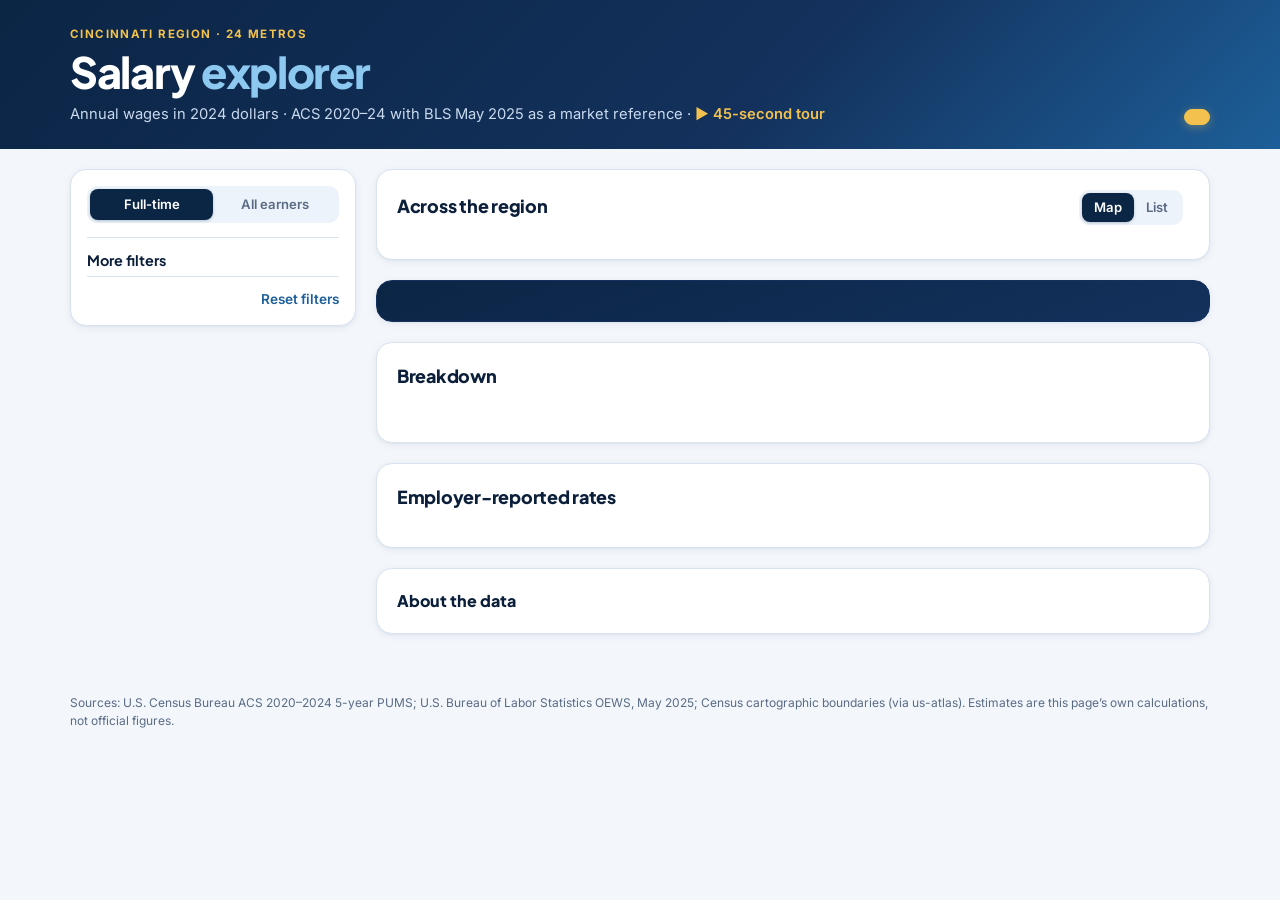
==== commit 15f5db27: "Add vertical explainer, in-page tour, trend drill-down and data roadmap - Explainer: 9:16 cut (phone" ====
--- a/web/template.html
+++ b/web/template.html
@@ -185,6 +185,42 @@
 .mapkey .ex{display:inline-flex;align-items:center;gap:6px}
 .mapkey .ex i{display:inline-block;width:12px;height:12px;border-radius:50%}
 
+/* Role search */
+.rs{padding:6px 4px 4px}
+.rs input{width:100%;padding:9px 12px 9px 34px;border:1.5px solid var(--sky);border-radius:9px;background:var(--card) no-repeat 10px center/16px
+  url("data:image/svg+xml,%3Csvg xmlns='http://www.w3.org/2000/svg' viewBox='0 0 24 24' fill='none' stroke='%234EA8DE' stroke-width='2' stroke-linecap='round'%3E%3Ccircle cx='11' cy='11' r='7'/%3E%3Cpath d='m20 20-3.5-3.5'/%3E%3C/svg%3E");font-size:.9rem}
+.rs input:focus{outline:none;box-shadow:0 0 0 3px var(--wash)}
+.rs-res{padding:0 4px}
+.rs-res:empty{display:none}
+.rs-hit{display:grid;grid-template-columns:1fr;gap:1px;width:100%;text-align:left;border:1px solid var(--rule);background:var(--card);border-radius:9px;padding:7px 10px;margin-top:6px;cursor:pointer}
+.rs-hit:hover{border-color:var(--sky)}
+.rs-hit.top{border-color:var(--gold);background:var(--gold-wash)}
+.rs-name{font-weight:700;font-size:.88rem}
+.rs-hit small{grid-column:1/-1;color:var(--muted);font-size:.74rem}
+.conf{font-size:.64rem;font-weight:700;text-transform:uppercase;letter-spacing:.05em;color:var(--muted)}
+.conf.cS{color:var(--sky-ink)} .rs-hit.top .conf{color:var(--gold-ink)}
+.rs-note{font-size:.76rem;color:var(--muted);margin:8px 2px 2px}
+.matchnote{display:inline-block;font-size:.75rem;font-weight:600;color:#0B2545;background:#F2C14E;border-radius:999px;padding:2px 10px;margin:0 0 8px}
+.infobtn{background:none;border:0;padding:0;color:var(--sky-ink);font-size:.82rem;font-weight:600;cursor:pointer;text-decoration:underline;text-underline-offset:2px}
+.paybody{margin-top:12px;background:var(--rule-2);border:1px solid var(--rule);border-radius:12px;padding:10px 14px}
+.paydl{display:grid;grid-template-columns:auto 1fr;gap:6px 14px;margin:0;font-size:.82rem}
+.paydl dt{font-weight:700;color:#F2C14E;font-size:.7rem;text-transform:uppercase;letter-spacing:.06em;padding-top:2px}
+.paydl dd{margin:0;color:var(--ink-2)}
+@media (max-width:520px){.paydl{grid-template-columns:1fr}.paydl dd{margin-bottom:4px}}
+.levels{margin-top:18px}
+.lv-h{font-size:.7rem;font-weight:700;color:var(--muted);text-transform:uppercase;letter-spacing:.07em;margin-bottom:8px}
+.lv-h span{margin-left:6px;color:#F2C14E;text-transform:none;letter-spacing:0;font-weight:600}
+.lv-grid{display:grid;grid-template-columns:repeat(4,minmax(0,1fr));gap:2px;border-radius:12px;overflow:hidden}
+.lv{background:var(--rule-2);padding:8px 10px;border-top:3px solid var(--band-o)}
+.lv:nth-child(2),.lv:nth-child(3){border-top-color:var(--band-i)}
+.lv span{display:block;font-size:.72rem;font-weight:700;color:var(--ink-2)}
+.lv b{display:block;font-family:var(--display);font-size:1.02rem;font-weight:800;white-space:nowrap}
+.lv small{color:var(--muted);font-size:.68rem}
+.lv.on{background:#F2C14E;color:#0B2545;border-top-color:#0B2545}
+.lv.on span,.lv.on small{color:#0B2545}
+.lv-note{font-size:.76rem;color:var(--muted);margin:8px 0 0}
+@media (max-width:520px){.lv-grid{grid-template-columns:repeat(2,minmax(0,1fr))}}
+
 /* Detail (hero) */
 .hero.card{background:linear-gradient(160deg,#0B2545 0%,#13315C 100%);border-color:#13315C;color:#fff}
 .hero-top{display:flex;justify-content:space-between;align-items:flex-start;gap:12px}
@@ -278,6 +314,41 @@
 th:first-child,td:first-child{text-align:left}
 th{font-weight:700;color:var(--muted);background:var(--rule-2);font-size:.7rem;text-transform:uppercase;letter-spacing:.05em}
 
+/* Dialogs: trend drill-down and video tour */
+.sheet{border:0;padding:20px;border-radius:18px;background:var(--card);color:var(--ink);width:min(760px,calc(100vw - 24px));max-height:calc(100vh - 32px);
+  box-shadow:0 30px 80px rgba(6,20,42,.45)}
+.sheet::backdrop{background:rgba(6,20,42,.55);backdrop-filter:blur(2px)}
+.sheet-h{display:flex;justify-content:space-between;align-items:flex-start;gap:12px;margin-bottom:12px}
+.sheet h2{font-size:1.2rem}
+.tchart{display:block;width:100%;height:auto;overflow:visible}
+.tchart .gl{stroke:var(--rule);stroke-width:1}
+.tchart .ax{font:500 11px var(--font);fill:var(--muted)}
+.tchart .dl{font:800 13px var(--display);fill:var(--ink)}
+.tchart .band{fill:var(--band-o);opacity:.45}
+.tchart .ln{fill:none;stroke-width:2.5;stroke-linejoin:round;stroke-linecap:round}
+.tchart .ln.acs{stroke:var(--band-i)} .tchart .ln.bls{stroke:var(--ref)}
+.tchart .pt{stroke:var(--card);stroke-width:2;cursor:pointer}
+.tchart .pt.acs{fill:var(--dot)} .tchart .pt.bls{fill:var(--ref)}
+.tchart .pt.thin{fill:var(--card);stroke:var(--dot)}
+.legend.tl{margin:0 0 6px}
+.legend i.sw{width:16px;height:4px;border-radius:2px}
+i.sw.acs{background:var(--band-i)} i.sw.bls{background:var(--ref)}
+.tfacts{display:flex;flex-wrap:wrap;gap:10px;margin-top:12px}
+.tf{display:flex;align-items:center;gap:8px;background:var(--rule-2);border-radius:10px;padding:8px 12px;font-size:.8rem;color:var(--ink-2)}
+.tf b{font:800 1.05rem var(--display);color:var(--ink)}
+.tf i.sw{display:inline-block;width:14px;height:4px;border-radius:2px}
+.tnote{font-size:.75rem;color:var(--muted);margin:10px 0 0}
+.trbtn{display:inline-grid;place-items:center;width:26px;height:22px;border:1px solid var(--rule);border-radius:6px;background:var(--card);color:var(--sky-ink);cursor:pointer;padding:0}
+.trbtn:hover{border-color:var(--sky)}
+.trbtn svg.i{width:14px;height:14px}
+.tourlink{background:none;border:0;padding:0;color:#F2C14E;font:inherit;font-weight:600;cursor:pointer;white-space:nowrap}
+.tourlink:hover{text-decoration:underline}
+.sheet.tour{width:min(1100px,calc(100vw - 24px))}
+.sheet.tour video{display:block;width:100%;border-radius:12px;background:#06142A}
+.sheet.tour.tall{width:min(420px,calc(100vw - 24px))}
+.sheet.tour.tall video{max-height:calc(100vh - 140px);object-fit:contain}
+@media (max-width:600px){.sheet{padding:16px}}
+
 /* Methodology */
 .method-toggle{width:100%;cursor:pointer;background:none;border:0;padding:0;display:flex;align-items:center;gap:8px;font-weight:800;font-family:var(--display);font-size:1rem}
 .method-toggle .chev{margin-left:auto}
@@ -299,7 +370,7 @@
     <p class="eyebrow">Cincinnati region · 24 metros</p>
     <h1>Salary <span>explorer</span></h1>
   </div>
-  <p class="lede">Annual wages in 2024 dollars · ACS 2020–24 with BLS May 2025 as a market reference</p>
+  <p class="lede">Annual wages in 2024 dollars · ACS 2020–24 with BLS May 2025 as a market reference · <button class="tourlink" id="tourlink">▶ 45-second tour</button></p>
   <button class="btn gold" id="copylink" aria-label="Copy link to this view"></button>
 </header>
 </div></div>
@@ -379,6 +450,16 @@
 </div>
 <footer>Sources: U.S. Census Bureau ACS 2020–2024 5-year PUMS; U.S. Bureau of Labor Statistics OEWS, May 2025; Census cartographic boundaries (via us-atlas). Estimates are this page’s own calculations, not official figures.</footer>
 </div>
+<dialog class="sheet" id="trend" aria-labelledby="trend-title">
+  <div class="sheet-h"><div><h2 id="trend-title"></h2><p class="sub" id="trend-sub"></p></div>
+    <div class="tools"><span data-tools="trend" style="display:flex;gap:6px"></span><button class="btn icon" data-close aria-label="Close">✕</button></div></div>
+  <div id="trend-body"></div>
+  <div class="tablewrap" id="tbl-trend"></div>
+</dialog>
+<dialog class="sheet tour" id="tour" aria-label="Video tour">
+  <div class="sheet-h"><div><h2>45-second tour</h2><p class="sub">How to explore the explorer · no sound needed</p></div><button class="btn icon" data-close aria-label="Close">✕</button></div>
+  <video id="tour-video" controls playsinline preload="none"></video>
+</dialog>
 <div class="tip" id="tip" role="tooltip"></div>
 <div class="toast" id="toast" role="status"></div>
 
@@ -448,6 +529,7 @@
     const m = COL.metro[r];
     if (all ? false : small ? BIG4.has(m) : !mOK[m]) continue;
     if (!anyFam && !fOK[COL.fam[r]]) continue;
+    if (sel.yr != null && COL.yr[r] !== sel.yr) continue;
     let ok = true; for (const [c, okv] of dims) if (!okv[c[r]]) { ok = false; break; }
     if (ok) out.push(r);
   }
@@ -475,7 +557,7 @@
 }
 
 /* ---------- state + URL ---------- */
-const DEFAULT = () => ({w:'ftyr', metro:['17140'], disc:['tech'], age:[], sex:[], educ:[], race:[], ind:[], split:'fam', view:'map'});
+const DEFAULT = () => ({w:'ftyr', metro:['17140'], disc:['tech'], age:[], sex:[], educ:[], race:[], ind:[], split:'fam', view:'map', q:''});
 let S = DEFAULT();
 const GEO = JSON.parse(document.getElementById('geo').textContent);
 const validDisc = d => d === 'ALL' || d === 'tech' || (d.startsWith('fam:') && FAM.some(f => 'fam:' + f.id === d)) || (d.startsWith('soc:') && META.soc.some(g => 'soc:' + g.id === d));
@@ -489,6 +571,7 @@
   const d = list('d').filter(validDisc); if (d.length) s.disc = d;
   for (const k of DIMS) s[k] = [...new Set(list(k).map(Number).filter(v => Number.isInteger(v) && v >= 0 && v < META.dims[k].length))];
   const sp = p.get('split'); if (sp && (DIMS.includes(sp) || sp === 'fam')) s.split = sp;
+  s.q = (p.get('q') || '').slice(0, 80);
   return normalize(s);
 }
 function writeHash(){
@@ -498,6 +581,7 @@
   for (const k of DIMS) if (S[k].length) p.set(k, S[k].join(','));
   p.set('split', S.split);
   if (S.view !== 'map') p.set('v', S.view);
+  if (S.q) p.set('q', S.q);
   const h = '#' + p.toString().replace(/%2C/g, ',').replace(/%3A/g, ':');
   if (location.hash !== h) history.replaceState(null, '', h);
 }
@@ -584,17 +668,22 @@
 function buildPickers(){
   for (const [key, label, opts, where] of pickerDefs()){
     const id = 'ms-' + key, el = document.createElement('div'); el.className = 'ms'; el.id = id;
-    let body = key in {metro: 1, disc: 1} ? '' : `<label class="ms-opt"><input type="checkbox" data-all="1"><span class="ms-box"></span><span>All</span></label>`;
+    let body = key === 'disc' ? `<div class="rs"><input type="search" id="role-q" placeholder="Type any job title…" autocomplete="off" enterkeyhint="search" aria-label="Search a job title" aria-controls="role-res"></div><div class="rs-res" id="role-res" aria-live="polite"></div>`
+      : key === 'metro' ? '' : `<label class="ms-opt"><input type="checkbox" data-all="1"><span class="ms-box"></span><span>All</span></label>`;
     for (const o of opts) body += o.group ? `<div class="ms-group">${esc(o.group)}</div>`
       : `<label class="ms-opt"><input type="checkbox" value="${esc(o.v)}"${o.excl ? ' data-excl="1"' : ''}><span class="ms-box"></span><span>${esc(o.t)}</span>${o.note ? `<small>${o.note}</small>` : ''}</label>`;
     el.innerHTML = `<span class="flabel" id="${id}-l">${label}</span><button class="ms-btn" aria-expanded="false" aria-controls="${id}-p" aria-describedby="${id}-l"><span class="ms-val"></span><span class="ms-n"></span>${ICON.chev}</button>` +
       `<div class="ms-panel" id="${id}-p" role="group" aria-label="${esc(label)}" hidden>${body}</div>`;
     $('pickers-' + where).appendChild(el);
     const btn = el.querySelector('.ms-btn'), panel = el.querySelector('.ms-panel');
-    btn.addEventListener('click', () => { const open = panel.hidden; closePickers(); panel.hidden = !open; btn.setAttribute('aria-expanded', String(open)); });
-    panel.addEventListener('change', e => pick(key, e.target));
+    btn.addEventListener('click', () => { const open = panel.hidden; closePickers(); panel.hidden = !open; btn.setAttribute('aria-expanded', String(open));
+      if (open && key === 'disc' && matchMedia('(pointer: fine)').matches) $('role-q').focus(); });
+    panel.addEventListener('change', e => { if (e.target.type === 'checkbox') pick(key, e.target); });
     PICKERS[key] = {el, btn, panel, opts};
   }
+  $('role-q').addEventListener('input', renderRoleResults);
+  $('role-q').addEventListener('keydown', e => { if (e.key === 'Enter'){ e.preventDefault(); const top = $('role-res').querySelector('[data-suggest]'); if (top) applySuggestion(top.dataset.suggest); } });
+  $('role-res').addEventListener('click', e => { const b = e.target.closest('[data-suggest]'); if (b) applySuggestion(b.dataset.suggest); });
 }
 function closePickers(except){ for (const k in PICKERS) if (k !== except){ PICKERS[k].panel.hidden = true; PICKERS[k].btn.setAttribute('aria-expanded', 'false'); } }
 document.addEventListener('click', e => { if (!e.target.closest('.ms')) closePickers(); });
@@ -608,6 +697,7 @@
   else if (input.dataset.excl || singleMode(key)) cur = [val];
   else { const ex = new Set(PICKERS[key].opts.filter(o => o.excl).map(o => o.v)); cur = cur.filter(x => !ex.has(x)).concat(val); }
   S[key] = cur;
+  if (key === 'disc') S.q = '';
   if (key === 'disc' && isTech(S) && S.split !== 'fam' && !activeDims(S).length) S.split = 'fam';
   if (isDim && !isTech(S) && cur.length){ for (const o of DIMS) if (o !== key) S[o] = []; S.split = key; }
   if (singleMode(key) || input.dataset.excl) closePickers();
@@ -623,6 +713,174 @@
     btn.querySelector('.ms-val').textContent = key === 'metro' ? metroName(cur) : key === 'disc' ? discName(cur) : cur.length ? dimText(key, cur) : 'All';
     btn.querySelector('.ms-n').textContent = cur.length > 1 ? cur.length : '';
   }
+}
+
+/* ---------- role search: free-text job title -> closest Role options ---------- */
+/* Each Role option is described by its label, (for tech families) the BLS occupation titles it covers, and the common job
+   titles below. A query is normalized (abbreviations expanded, level words like "senior" set aside), then scored against every
+   phrase: rare words count more than common ones (engineer, manager), and near-misses (plurals, typos, word stems) earn partial
+   credit. Best option first; nothing is shown when no option clears the floor. */
+const ROLE_ALIASES = {
+  'fam:swdev': ['software engineer', 'software developer', 'developer', 'programmer', 'coder', 'backend engineer', 'backend developer', 'fullstack developer',
+    'fullstack engineer', 'application developer', 'mobile developer', 'ios developer', 'android developer', 'game developer', 'embedded software engineer',
+    'java developer', 'python developer', 'dotnet developer', 'csharp developer', 'javascript developer', 'salesforce developer', 'sdet',
+    'software test engineer', 'quality assurance engineer', 'quality assurance analyst', 'test automation engineer', 'devops engineer', 'software architect'],
+  'fam:data': ['data scientist', 'data analyst', 'data engineer', 'machine learning engineer', 'artificial intelligence engineer', 'business intelligence analyst',
+    'business intelligence developer', 'analytics', 'analytics engineer', 'statistician', 'mathematician', 'database administrator', 'database architect',
+    'data architect', 'database developer', 'operations research analyst', 'quantitative analyst', 'quant', 'prompt engineer', 'research scientist', 'reporting analyst', 'data'],
+  'fam:cyber': ['cybersecurity', 'cyber security', 'security analyst', 'security engineer', 'information security', 'information security analyst',
+    'soc analyst', 'penetration tester', 'pen tester', 'ethical hacker', 'threat analyst', 'grc analyst', 'security architect', 'incident responder', 'cyber'],
+  'fam:netsys': ['network engineer', 'network administrator', 'systems administrator', 'system administrator', 'cloud engineer', 'cloud architect',
+    'devops', 'site reliability engineer', 'infrastructure engineer', 'systems engineer', 'computer systems analyst', 'systems analyst',
+    'solutions architect', 'network architect', 'platform engineer', 'erp analyst', 'business systems analyst', 'linux administrator', 'it specialist'],
+  'fam:support': ['help desk', 'helpdesk technician', 'it support', 'technical support', 'desktop support', 'service desk', 'it technician',
+    'computer technician', 'support specialist', 'tech support', 'field technician', 'information technology support', 'computer support specialist'],
+  'fam:itmgmt': ['it manager', 'it director', 'information technology manager', 'chief information officer', 'chief technology officer',
+    'engineering manager', 'software engineering manager', 'director of engineering', 'vice president engineering', 'head of it',
+    'technology manager', 'infrastructure manager', 'development manager', 'it project manager'],
+  'fam:webux': ['web developer', 'frontend developer', 'frontend engineer', 'user interface developer', 'web designer', 'user experience designer',
+    'user interface designer', 'product designer', 'interaction designer', 'digital designer', 'wordpress developer', 'user experience researcher', 'webmaster'],
+  'soc:11': ['manager', 'general manager', 'operations manager', 'director', 'executive', 'chief executive', 'chief operating officer', 'chief financial officer',
+    'vice president', 'product manager', 'marketing manager', 'sales manager', 'human resources manager', 'financial manager', 'finance manager',
+    'construction manager', 'plant manager', 'program director', 'medical and health services manager', 'education administrator'],
+  'soc:13': ['accountant', 'auditor', 'financial analyst', 'business analyst', 'project manager', 'program manager', 'management analyst', 'consultant',
+    'human resources specialist', 'recruiter', 'buyer', 'purchasing agent', 'compliance officer', 'loan officer', 'underwriter', 'budget analyst',
+    'tax preparer', 'logistician', 'market research analyst', 'marketing specialist', 'claims adjuster', 'training specialist', 'event planner', 'financial advisor', 'scrum master'],
+  'soc:15': ['computer', 'information technology', 'tech', 'actuary', 'computer scientist'],
+  'soc:17': ['engineer', 'mechanical engineer', 'electrical engineer', 'civil engineer', 'chemical engineer', 'industrial engineer', 'manufacturing engineer',
+    'process engineer', 'quality engineer', 'aerospace engineer', 'biomedical engineer', 'environmental engineer', 'architect', 'drafter', 'surveyor',
+    'engineering technician', 'cad designer', 'controls engineer', 'design engineer'],
+  'soc:19': ['scientist', 'chemist', 'biologist', 'lab technician', 'laboratory technician', 'economist', 'psychologist', 'epidemiologist',
+    'environmental scientist', 'physicist', 'geologist', 'urban planner', 'research associate', 'microbiologist', 'food scientist'],
+  'soc:21': ['social worker', 'counselor', 'mental health counselor', 'case manager', 'clergy', 'pastor', 'community health worker', 'probation officer',
+    'substance abuse counselor', 'school counselor', 'youth worker'],
+  'soc:23': ['lawyer', 'attorney', 'paralegal', 'legal assistant', 'judge', 'counsel', 'legal', 'law clerk'],
+  'soc:25': ['teacher', 'professor', 'instructor', 'tutor', 'librarian', 'teaching assistant', 'lecturer', 'faculty', 'preschool teacher',
+    'special education teacher', 'substitute teacher', 'educator'],
+  'soc:27': ['graphic designer', 'designer', 'writer', 'editor', 'journalist', 'reporter', 'photographer', 'artist', 'musician', 'public relations specialist',
+    'producer', 'video editor', 'technical writer', 'content writer', 'copywriter', 'interpreter', 'translator', 'actor', 'coach', 'animator', 'social media'],
+  'soc:29': ['nurse', 'nursing', 'registered nurse', 'physician', 'doctor', 'pharmacist', 'nurse practitioner', 'physician assistant', 'dentist', 'physical therapist',
+    'occupational therapist', 'radiologic technologist', 'respiratory therapist', 'dental hygienist', 'licensed practical nurse', 'paramedic',
+    'emergency medical technician', 'surgeon', 'veterinarian', 'optometrist', 'dietitian', 'speech pathologist', 'medical technologist', 'sonographer',
+    'pharmacy technician', 'anesthetist'],
+  'soc:31': ['nursing assistant', 'medical assistant', 'home health aide', 'dental assistant', 'phlebotomist', 'orderly', 'physical therapist assistant',
+    'massage therapist', 'caregiver', 'patient care technician'],
+  'soc:33': ['police officer', 'firefighter', 'security guard', 'sheriff', 'corrections officer', 'detective', 'lifeguard', 'police'],
+  'soc:35': ['cook', 'chef', 'server', 'waiter', 'waitress', 'bartender', 'dishwasher', 'barista', 'food service', 'fast food', 'restaurant', 'line cook'],
+  'soc:37': ['janitor', 'custodian', 'housekeeper', 'landscaper', 'groundskeeper', 'cleaner', 'maid', 'pest control'],
+  'soc:39': ['hairdresser', 'hair stylist', 'barber', 'cosmetologist', 'childcare worker', 'nanny', 'fitness trainer', 'personal trainer', 'recreation worker',
+    'personal care aide', 'manicurist'],
+  'soc:41': ['sales', 'salesperson', 'sales representative', 'account executive', 'retail', 'cashier', 'sales associate', 'real estate agent', 'insurance agent',
+    'sales engineer', 'business development', 'store manager', 'account manager', 'realtor'],
+  'soc:43': ['administrative assistant', 'secretary', 'receptionist', 'office manager', 'customer service representative', 'customer service', 'data entry',
+    'bookkeeper', 'clerk', 'bank teller', 'dispatcher', 'payroll', 'executive assistant', 'mail carrier', 'call center', 'office assistant'],
+  'soc:45': ['farmworker', 'farm worker', 'agricultural worker', 'logger', 'fisher'],
+  'soc:47': ['electrician', 'plumber', 'carpenter', 'construction worker', 'construction laborer', 'roofer', 'painter', 'pipefitter', 'ironworker',
+    'heavy equipment operator', 'mason', 'drywall installer'],
+  'soc:49': ['mechanic', 'hvac technician', 'maintenance technician', 'auto mechanic', 'diesel mechanic', 'line installer', 'repair technician',
+    'maintenance worker', 'aircraft mechanic', 'industrial mechanic', 'technician'],
+  'soc:51': ['machinist', 'welder', 'assembler', 'production worker', 'factory worker', 'manufacturing', 'machine operator', 'inspector', 'quality inspector',
+    'cnc operator', 'packaging', 'baker', 'butcher', 'printing press operator'],
+  'soc:53': ['truck driver', 'driver', 'delivery driver', 'forklift operator', 'warehouse worker', 'material handler', 'pilot', 'flight attendant',
+    'bus driver', 'freight', 'stocker', 'mover', 'warehouse associate'],
+};
+const ABBR = {swe: 'software engineer', sde: 'software engineer', dev: 'developer', devs: 'developer', eng: 'engineer', engr: 'engineer', mgr: 'manager',
+  sre: 'site reliability engineer', qa: 'quality assurance', ml: 'machine learning', ai: 'artificial intelligence', bi: 'business intelligence',
+  dba: 'database administrator', ux: 'user experience', ui: 'user interface', it: 'information technology', infosec: 'information security',
+  rn: 'registered nurse', lpn: 'licensed practical nurse', np: 'nurse practitioner', pa: 'physician assistant', cna: 'nursing assistant', cpa: 'accountant',
+  hr: 'human resources', vp: 'vice president', cto: 'chief technology officer', cio: 'chief information officer', ceo: 'chief executive',
+  cfo: 'chief financial officer', coo: 'chief operating officer', pm: 'product manager', sysadmin: 'systems administrator', admin: 'administrator',
+  emt: 'emergency medical technician', cdl: 'truck driver', pt: 'physical therapist', ot: 'occupational therapist',
+  js: 'javascript', ops: 'operations', mech: 'mechanical', elec: 'electrical', acct: 'accountant', ba: 'business analyst', ds: 'data scientist', de: 'data engineer'};
+const JOIN = [[/\bfront[\s-]?end\b/g, 'frontend'], [/\bback[\s-]?end\b/g, 'backend'], [/\bfull[\s-]?stack\b/g, 'fullstack'], [/\bhelp[\s-]?desk\b/g, 'helpdesk'],
+  [/\bdev[\s-]?ops\b/g, 'devops'], [/\bcyber[\s-]?security\b/g, 'cybersecurity'], [/\be[\s-]?commerce\b/g, 'ecommerce']];
+const LEVEL_WORDS = {intern: 'entry', internship: 'entry', trainee: 'entry', apprentice: 'entry', entry: 'entry', junior: 'entry', jr: 'entry', grad: 'entry', i: 'entry',
+  mid: 'mid', midlevel: 'mid', intermediate: 'mid', ii: 'mid', senior: 'senior', sr: 'senior', iii: 'senior', experienced: 'senior',
+  lead: 'lead', staff: 'lead', principal: 'lead', iv: 'lead', distinguished: 'lead'};
+const STOP = new Set(['of', 'the', 'a', 'an', 'and', 'for', 'in', 'at', 'to', 'with', 'my', 'im', 'level', 'role', 'job', 'position', 'title']);
+const stem = t => t.length > 4 && t.endsWith('ies') ? t.slice(0, -3) + 'y' : t.length > 3 && t.endsWith('s') && !t.endsWith('ss') ? t.slice(0, -1) : t;
+function roleTokens(text, levels){
+  let s = ' ' + String(text).toLowerCase().replace(/&/g, ' and ').replace(/[^a-z0-9#.+\s/-]/g, ' ').replace(/[/,]/g, ' ') + ' ';
+  s = s.replace(/\bentry[\s-]level\b/g, 'entry').replace(/\bmid[\s-]level\b/g, 'mid').replace(/\bnew grad(uate)?\b/g, 'grad');
+  for (const [re, to] of JOIN) s = s.replace(re, to);
+  const out = [];
+  s = s.replace(/\.net\b/g, ' dotnet ').replace(/c#/g, ' csharp ').replace(/[.#+]/g, ' ');
+  for (const t of s.split(/[\s-]+/).filter(Boolean)){
+    if (levels && LEVEL_WORDS[t]){ levels.push(LEVEL_WORDS[t]); continue; }
+    if (STOP.has(t)) continue;
+    const ex = ABBR[t]; if (ex) out.push(...ex.split(' ')); else if (t) out.push(t);
+  }
+  return out.map(stem);
+}
+let ROLE_INDEX = null;
+function roleIndex(){
+  if (ROLE_INDEX) return ROLE_INDEX;
+  const opts = [...FAM.map(f => 'fam:' + f.id), ...META.soc.map(g => 'soc:' + g.id)].map(v => {
+    const phrases = [discOne(v), ...(ROLE_ALIASES[v] || [])];
+    if (v.startsWith('fam:')) phrases.push(...FAM.find(f => 'fam:' + f.id === v).oews.map(c => META.occnames[c]).filter(Boolean));
+    return {v, phrases: phrases.map(p => ({text: p, toks: [...new Set(roleTokens(p))]})).filter(p => p.toks.length)};
+  });
+  const df = {};
+  for (const o of opts) for (const t of new Set(o.phrases.flatMap(p => p.toks))) df[t] = (df[t] || 0) + 1;
+  const N = opts.length, idf = t => Math.log(1 + N / (df[t] || 1));
+  return ROLE_INDEX = {opts, idf, vocab: Object.keys(df)};
+}
+function lev(a, b){
+  if (Math.abs(a.length - b.length) > 2) return 3;
+  let prev = Array.from({length: b.length + 1}, (_, j) => j);
+  for (let i = 1; i <= a.length; i++){
+    const cur = [i];
+    for (let j = 1; j <= b.length; j++) cur[j] = Math.min(prev[j] + 1, cur[j - 1] + 1, prev[j - 1] + (a[i - 1] === b[j - 1] ? 0 : 1));
+    prev = cur;
+  }
+  return prev[b.length];
+}
+function tokSim(a, b){
+  if (a === b) return 1;
+  let p = 0; while (p < a.length && p < b.length && a[p] === b[p]) p++;
+  if (p >= Math.max(4, Math.ceil(0.6 * Math.min(a.length, b.length)))) return 0.8;   // stems: analyst/analytics, nurse/nursing
+  const m = Math.min(a.length, b.length);
+  if (m >= 5 && lev(a, b) <= (m >= 8 ? 2 : 1)) return 0.75;                          // typos: enginer, devloper
+  return 0;
+}
+/* -> {q, level, hits:[{v, score, phrase, conf}]} */
+function matchRoles(query){
+  const levels = [], q = roleTokens(query, levels), {opts, idf} = roleIndex();
+  const level = levels[levels.length - 1] || null;
+  if (!q.length) return {q, level, hits: []};
+  const qw = q.reduce((a, t) => a + idf(t), 0), qs = q.join(' ');
+  const hits = [];
+  for (const o of opts){
+    let best = {score: 0};
+    for (const p of o.phrases){
+      let m = 0, pw = 0, qm = 0;
+      for (const t of p.toks){ pw += idf(t); m += idf(t) * Math.max(...q.map(u => tokSim(t, u))); }
+      for (const u of q) qm += idf(u) * Math.max(...p.toks.map(t => tokSim(t, u)));
+      const score = p.toks.join(' ') === qs ? 1 : 0.5 * m / pw + 0.5 * qm / qw;
+      if (score > best.score) best = {score, phrase: p.text};
+    }
+    if (best.score >= 0.3) hits.push({v: o.v, ...best});
+  }
+  hits.sort((a, b) => b.score - a.score);
+  for (const h of hits) h.conf = h.score >= 0.85 ? 'Strong match' : h.score >= 0.55 ? 'Close fit' : 'Possible fit';
+  return {q, level, hits: hits.slice(0, 3)};
+}
+const LEVEL_NAME = {entry: 'Entry', mid: 'Mid', senior: 'Senior', lead: 'Lead / principal'};
+function renderRoleResults(){
+  const box = $('role-res'), text = $('role-q').value.trim();
+  if (!text){ box.innerHTML = ''; return; }
+  const r = matchRoles(text);
+  box.innerHTML = r.hits.length
+    ? r.hits.map((h, i) => `<button class="rs-hit${i ? '' : ' top'}" data-suggest="${h.v}" data-score="${h.score.toFixed(2)}"><span class="rs-name">${esc(discOne(h.v))}</span>` +
+        `<span class="conf c${h.conf[0]}">${i ? h.conf : 'Best fit · ' + h.conf.toLowerCase()}</span><small>matches “${esc(h.phrase)}”</small></button>`).join('') +
+      (r.level ? `<p class="rs-note">“${esc(LEVEL_NAME[r.level])}” isn’t a survey field — the detail card shows where that level usually falls.</p>` : '')
+    : `<p class="rs-note">No close match${r.level && !r.q.length ? ' — add a job title, not just a level' : ''}. Try a simpler title like “developer”, “nurse” or “accountant”, or pick from the list below.</p>`;
+}
+function applySuggestion(v){
+  S.disc = [v]; S.q = $('role-q').value.trim();
+  if (isTech(S) && !activeDims(S).length) S.split = 'fam';
+  closePickers(); onChange();
+  $('hero').scrollIntoView({block: 'start', behavior: 'smooth'});
 }
 
 /* ---------- filters UI ---------- */
@@ -694,10 +952,11 @@
   const gone = [];
   for (const [label, e, opts = {}] of list){
     if (e.suppressed){ gone.push(label + (opts.mark || '')); continue; }
-    const cls = [opts.sel ? 'sel' : '', e.caution ? 'caut' : '', opts.click ? 'click' : ''].join(' ');
-    const data = opts.click ? ` data-pick="${esc(opts.click)}" tabindex="0" role="button"` : '';
+    const drill = HAS_TREND && opts.trend && !opts.click;
+    const cls = [opts.sel ? 'sel' : '', e.caution ? 'caut' : '', opts.click || drill ? 'click' : ''].join(' ');
+    const data = opts.click ? ` data-pick="${esc(opts.click)}" tabindex="0" role="button"` : drill ? ` data-trend="${opts.trend}" tabindex="0" role="button"` : '';
     const aria = `${label}: median ${money(e.q[2])}, plus or minus ${money(e.moe[2])}; middle half ${money(e.q[1])} to ${money(e.q[3])}; ${e.n} responses${e.caution ? '; low sample, use with caution' : ''}`;
-    h += `<li class="${cls}"${data} data-tip="${estTip(label + (opts.mark || ''), e)}" aria-label="${esc(aria)}"><span class="nm">${esc(label)}${opts.mark || ''}${e.caution ? THIN : ''}</span>` +
+    h += `<li class="${cls}"${data} data-tip="${estTip(label + (opts.mark || ''), e)}" aria-label="${esc(aria)}"><span class="nm">${esc(label)}${opts.mark || ''}${e.caution ? THIN : ''}${opts.click && opts.trend ? trendBtn(opts.trend, label) : ''}</span>` +
       `<div class="bar" aria-hidden="true">${marks(e.q, mx)}</div><span class="v">${k$(e.q[2])}<small>±${k$(e.moe[2]).slice(1)}</small></span></li>`;
   }
   if (h) h += `<li class="axisrow" aria-hidden="true">${axisHTML(mx)}</li>`;
@@ -806,10 +1065,103 @@
   toast('CSV downloaded');
 }
 
+/* ---------- trend drill-down ---------- */
+/* Two series per view, both in dollars on one axis:
+   ACS: the five survey years of the 2020–24 file (recovered from ADJINC), all in 2024 dollars, computed live for tech
+        roles (microdata yr column) or read from the cube's 'yr' cells for other occupations (no demographic filters).
+   BLS: OEWS May releases for one occupation in one metro, as published (not inflation-adjusted).
+   The drill-down only appears when the build includes this data (META.years + COL.yr / D.oewsHist). */
+const ACS_YEARS = META.years || [], OEWS_H = D.oewsHist || {};
+const HAS_TREND = ACS_YEARS.length > 0 && !!COL.yr;
+const TRENDS = {}; let TRN = 0;
+function trendKey(spec){ const k = 'r' + (TRN++); TRENDS[k] = spec; return k; }
+function acsSeries(sel){
+  return ACS_YEARS.map((y, i) => {
+    let e;
+    if (isTech(sel)) e = estimateRows(microSelect({...sel, yr: i}));
+    else if (activeDims(sel).length) e = {n: 0, suppressed: true, unsupported: true};
+    else { const d0 = asList(sel.disc)[0]; e = cubeGet(sel.w, asList(sel.metro)[0] || 'REGION', d0 === 'ALL' ? 'ALL' : d0.slice(4), 'yr', i); }
+    return {year: y, e};
+  });
+}
+function leadOcc(sel){
+  const rr = refRows(sel); if (!rr) return null;
+  const pub = rr.filter(r => r.v && r.v[3] != null).sort((a, b) => (b.v[0] || 0) - (a.v[0] || 0));
+  return pub.length ? pub[0] : null;
+}
+function blsSeries(metro, occ){
+  const h = (OEWS_H[metro] || {})[occ];
+  return h ? h.map(([year, emp, ...q]) => ({year, emp, q})).filter(p => p.q[2] != null) : [];
+}
+function openTrend(k){
+  const spec = TRENDS[k]; if (!spec) return;
+  const sel = spec.sel, single = asList(sel.metro).length === 1 && METRO[asList(sel.metro)[0]];
+  const occ = spec.occ ? {occ: spec.occ, name: META.occnames[spec.occ] || spec.occ} : (single && !spec.blsOnly ? leadOcc(sel) : null);
+  const acs = spec.blsOnly ? [] : acsSeries(sel), bls = occ && single ? blsSeries(asList(sel.metro)[0], occ.occ) : [];
+  const ok = acs.filter(p => !p.e.suppressed);
+  hideTip();
+  const years = [...new Set([...acs.map(p => p.year), ...bls.map(p => p.year)])].sort();
+  let body = '';
+  if (!ok.length && !bls.length){
+    body = `<div class="empty">${acs.some(p => p.e.unsupported) ? 'Year-by-year figures for this occupation group are available without demographic filters. Remove the filter to see the trend.' : 'Too few survey responses in any single year to show a trend here. Try a broader selection or a combined metro.'}</div>`;
+  } else body = trendChart(years, acs, bls, occ);
+  const chg = (a, b) => (b / a - 1) * 100, pct = v => (v >= 0 ? '+' : '') + v.toFixed(0) + '%';
+  const facts = [];
+  if (ok.length >= 2){ const a = ok[0], b = ok[ok.length - 1]; facts.push(`<div class="tf"><i class="sw acs"></i><b>${pct(chg(a.e.q[2], b.e.q[2]))}</b><span>ACS median, ${a.year}→${b.year}, after inflation</span></div>`); }
+  if (bls.length >= 2){ const a = bls[0], b = bls[bls.length - 1]; facts.push(`<div class="tf"><i class="sw bls"></i><b>${pct(chg(a.q[2], b.q[2]))}</b><span>BLS median, May ${a.year}→May ${b.year}, not inflation-adjusted</span></div>`); }
+  const thin = ok.some(p => p.e.caution), noAcs = !spec.blsOnly && acs.length && acs.every(p => p.e.unsupported);
+  $('trend-title').textContent = spec.label;
+  $('trend-sub').textContent = [S.w === 'ftyr' || sel.w === 'ftyr' ? 'Full-time' : 'All earners', spec.context].filter(Boolean).join(' · ');
+  $('trend-body').innerHTML = body + (facts.length ? `<div class="tfacts">${facts.join('')}</div>` : '') +
+    `<p class="tnote">${noAcs ? 'The survey line for this occupation group is available without demographic filters; the BLS line is shown on its own. ' : ''}${thin ? 'Single survey years have about a fifth of the pooled sample, so some points carry wide margins (shaded band = middle 50%). ' : 'Shaded band = middle 50% of ACS pay. '}ACS years are survey years in 2024 dollars; BLS values are as published each May.${occ && bls.length ? ` BLS line: ${esc(occ.name)}.` : ''}</p>`;
+  const cols = ['Year', 'Source', 'Responses (n)', 'P25', 'Median', 'P75', 'Median MOE (90%)'];
+  const rows = [...acs.map(p => p.e.suppressed ? [p.year, 'ACS (2024 $)', p.e.unknownN || p.e.unsupported ? '' : p.e.n, '', '', '', ''] : [p.year, 'ACS (2024 $)', p.e.n, Math.round(p.e.q[1]), Math.round(p.e.q[2]), Math.round(p.e.q[3]), Math.round(p.e.moe[2])]),
+    ...bls.map(p => [p.year, 'BLS OEWS May (nominal)', '', p.q[1] ?? '', p.q[2], p.q[3] ?? '', ''])];
+  LAST.trend = {cols, rows, meta: [`# Trend: ${spec.label} (${spec.context || ''})`, '# ACS: survey years of the 2020-2024 5-year PUMS, 2024 dollars. BLS: OEWS May estimates, nominal dollars.'], file: 'trend'};
+  if (OPEN.has('trend')) showTable('trend', true);
+  const dlg = $('trend'); if (!dlg.open) dlg.showModal();
+}
+function trendChart(years, acs, bls, occ){
+  const narrow = innerWidth < 600, W = narrow ? 360 : 640, H = narrow ? 240 : 280, L = narrow ? 44 : 54, R = narrow ? 50 : 70, T = 16, B = 30;
+  const vals = [...acs.filter(p => !p.e.suppressed).flatMap(p => [p.e.q[1], p.e.q[3]]), ...bls.flatMap(p => [p.q[1], p.q[3], p.q[2]].filter(v => v != null))];
+  const step = Math.max(...vals) > 200000 ? 50000 : 25000, top = Math.ceil(Math.max(...vals) * 1.08 / step) * step;
+  const x = y => L + (years.length === 1 ? 0.5 : (years.indexOf(y)) / (years.length - 1)) * (W - L - R), yv = v => T + (1 - v / top) * (H - T - B);
+  let g = '';
+  for (let v = 0; v <= top; v += step) g += `<line class="gl" x1="${L}" x2="${W - R}" y1="${yv(v)}" y2="${yv(v)}"/><text class="ax" x="${L - 8}" y="${yv(v) + 4}" text-anchor="end">${v ? '$' + v / 1000 + 'k' : '$0'}</text>`;
+  for (const y of years) g += `<text class="ax" x="${x(y)}" y="${H - 8}" text-anchor="middle">${narrow ? "'" + String(y).slice(2) : y}</text>`;
+  // ACS band + median line, broken where a year is suppressed
+  const runs = []; let cur = [];
+  for (const p of acs){ if (p.e.suppressed){ if (cur.length) runs.push(cur); cur = []; } else cur.push(p); }
+  if (cur.length) runs.push(cur);
+  for (const r of runs){
+    if (r.length > 1) g += `<path class="band" d="M${r.map(p => `${x(p.year)} ${yv(p.e.q[3])}`).join('L')}L${r.slice().reverse().map(p => `${x(p.year)} ${yv(p.e.q[1])}`).join('L')}Z"/>` +
+      `<path class="ln acs" d="M${r.map(p => `${x(p.year)} ${yv(p.e.q[2])}`).join('L')}"/>`;
+  }
+  for (const p of acs) if (!p.e.suppressed)
+    g += `<circle class="pt acs${p.e.caution ? ' thin' : ''}" cx="${x(p.year)}" cy="${yv(p.e.q[2])}" r="5" data-tip="${estTip('ACS ' + p.year + ' (2024 $)', p.e)}" tabindex="0" aria-label="ACS ${p.year}: median ${money(p.e.q[2])}"/>`;
+  if (bls.length > 1) g += `<path class="ln bls" d="M${bls.map(p => `${x(p.year)} ${yv(p.q[2])}`).join('L')}"/>`;
+  for (const p of bls) g += `<rect class="pt bls" x="${x(p.year) - 4.5}" y="${yv(p.q[2]) - 4.5}" width="9" height="9" rx="1.5" transform="rotate(45 ${x(p.year)} ${yv(p.q[2])})" data-tip="${tipData('BLS May ' + p.year, [['Median', money(p.q[2])], ['Middle 50%', p.q[1] != null && p.q[3] != null ? `${k$(p.q[1])} – ${k$(p.q[3])}` : 'not published'], ['Jobs', p.emp != null ? p.emp.toLocaleString('en-US') : 'not published']])}" tabindex="0" aria-label="BLS May ${p.year}: median ${money(p.q[2])}"/>`;
+  // direct labels at the line ends
+  const lastA = acs.filter(p => !p.e.suppressed).pop(), lastB = bls[bls.length - 1];
+  const la = lastA && yv(lastA.e.q[2]), lb = lastB && yv(lastB.q[2]);
+  const off = la != null && lb != null && Math.abs(la - lb) < 16 ? (la < lb ? [-8, 8] : [8, -8]) : [0, 0];
+  if (lastA) g += `<text class="dl" x="${x(lastA.year) + 10}" y="${la + 4 + off[0]}">${kk(lastA.e.q[2])}</text>`;
+  if (lastB) g += `<text class="dl" x="${x(lastB.year) + 10}" y="${lb + 4 + off[1]}">${kk(lastB.q[2])}</text>`;
+  const legend = `<div class="legend tl">${acs.some(p => !p.e.suppressed) ? '<span><i class="sw acs"></i>ACS median (2024 $)</span><span><i style="background:var(--band-o);opacity:.5"></i>ACS middle 50%</span>' : ''}${bls.length ? `<span><i class="sw bls"></i>BLS median${occ ? ' · ' + esc(occ.name) : ''}</span>` : ''}</div>`;
+  return legend + `<svg class="tchart" viewBox="0 0 ${W} ${H}" role="img" aria-label="Median pay by year">${g}</svg>`;
+}
+document.addEventListener('click', e => {
+  const t = e.target.closest('[data-trend]'); if (!t) return;
+  e.stopPropagation(); openTrend(t.dataset.trend);
+}, true);
+document.addEventListener('keydown', e => { const t = e.target.closest && e.target.closest('li[data-trend]'); if (t && (e.key === 'Enter' || e.key === ' ')){ e.preventDefault(); openTrend(t.dataset.trend); } });
+const TREND_ICON = '<svg class="i" viewBox="0 0 24 24" aria-hidden="true"><path d="M3 17l6-6 4 4 8-8M15 7h6v6"/></svg>';
+function trendBtn(k, label){ return HAS_TREND ? `<button class="trbtn" data-trend="${k}" aria-label="Trend: ${esc(label)}" title="See the trend">${TREND_ICON}</button>` : ''; }
+
 /* ---------- render ---------- */
 let LAST = {};
 function render(){
-  buildFilters(); hideTip(); TIPS = {}; TIPN = 0;
+  buildFilters(); hideTip(); TIPS = {}; TIPN = 0; for (const k in TRENDS) delete TRENDS[k]; TRN = 0;
   const act = activeDims(S), who = S.w === 'ftyr' ? 'Full-time' : 'All earners';
   const selText = `${S.w === 'ftyr' ? 'full-time year-round' : 'all wage earners'}; ${discName(S.disc)}; ${S.metro.map(one).join(' + ')}${act.map(d => '; ' + DIMLABEL[d] + ': ' + S[d].map(v => META.dims[d][v]).join(' + ')).join('')}`;
   const csvMeta = ['# Selection: ' + selText, '# Source: ACS 2020-2024 5-year PUMS, 2024 dollars; MOE = 90% via 80 SDR replicate weights. Link: ' + location.href];
@@ -820,13 +1172,16 @@
   mrows.sort((a, b) => (a[1].suppressed - b[1].suppressed) || (b[1].suppressed ? a[0].miles - b[0].miles : b[1].q[2] - a[1].q[2]));
   $('region-sub').textContent = `${discName(S.disc)} · ${who}${act.length ? ' · ' + act.map(d => dimText(d, S[d])).join(', ') : ''} · tap a metro to drill in`;
   $('map-view').hidden = S.view !== 'map'; $('list-view').hidden = S.view !== 'list';
-  const mr = rowsHTML(mrows.map(([m, est]) => [m.name, est, {sel: S.metro.includes(m.id), click: m.id, mark: m.fit_flag ? ' †' : ''}]), scaleMax(mrows.map(r => r[1])));
+  const mr = rowsHTML(mrows.map(([m, est]) => [m.name, est, {sel: S.metro.includes(m.id), click: m.id, mark: m.fit_flag ? ' †' : '',
+    trend: trendKey({sel: {...S, metro: [m.id]}, label: m.name, context: discName(S.disc)})}]), scaleMax(mrows.map(r => r[1])));
   if (S.view === 'map') renderMap(mrows); else $('metro-rows').innerHTML = mr.h;
   $('metro-gone').textContent = S.view === 'list' ? goneText(mr.gone, mrows.length) : (mr.gone.length === mrows.length ? goneText(mr.gone, mrows.length) : '');
   LAST.metros = {cols: ['Metro', 'Miles from Cincinnati', ...TABLE_COLS.slice(1)], rows: tableRows(mrows.map(([m, est]) => [m.name, est])).map((r, i) => [r[0], Math.round(mrows[i][0].miles), ...r.slice(1)]), meta: csvMeta, file: 'by-metro'};
 
   /* detail */
   const e = estimate(S), refs = S.disc.length === 1 && S.disc[0] !== 'tech' ? refRows(S) : null, lead = refs && refs.find(r => r.v && r.v[3] != null);
+  const qm = S.q ? matchRoles(S.q) : null, lvl = qm && qm.level;
+  const matchNote = S.q ? `<p class="matchnote">Closest fit for “${esc(S.q)}”${qm.hits[0] && qm.hits[0].v === S.disc[0] ? ` · ${qm.hits[0].conf.toLowerCase()}` : ''}</p>` : '';
   const kicker = `<p class="kicker"><b>${S.metro.length > 1 ? 'Pooled selection' : 'Selected'}</b>${esc(discName(S.disc))} · ${esc(metroName(S.metro))}${fit ? ' †' : ''}</p>`;
   const chipX = (k, v, t) => `<span class="chip">${esc(t)}<button data-unpick="${k}" data-val="${esc(v)}" aria-label="Remove ${esc(t)}">×</button></span>`;
   const chips = `<div class="chips"><span class="chip fixed">${who}</span>` +
@@ -839,8 +1194,9 @@
   } else {
     const mx = scaleMax([e, lead ? {q: [0, 0, lead.v[3], 0, 0]} : null]);
     h = `<div class="hero-top"><div>${kicker}<div class="big">${money(e.q[2])}</div>
-        <div class="moe"><span>Median salary · ± ${money(e.moe[2])}</span>${e.caution ? THIN : ''}</div></div>
-        <div class="tools">${toolsHTML('hero')}</div></div>
+        <div class="moe"><span>Median annual pay · ± ${money(e.moe[2])}</span>${e.caution ? THIN : ''}<button class="infobtn" id="paytoggle" aria-expanded="false" aria-controls="paybody">What’s included?</button></div></div>
+        <div class="tools">${HAS_TREND ? `<button class="btn icon" data-trend="${trendKey({sel: S, label: discName(S.disc), context: metroName(S.metro)})}" aria-label="See the trend" title="See the trend">${TREND_ICON}</button>` : ''}${toolsHTML('hero')}</div></div>
+      <div class="paybody" id="paybody" hidden>${PAY_HTML}</div>
       ${chips}
       <div class="strip" role="img" aria-label="Wage distribution: 10th percentile ${money(e.q[0])}, median ${money(e.q[2])}, 90th percentile ${money(e.q[4])}">
         ${marks(e.q, mx)}${lead ? `<div class="s ref" style="left:${pc(lead.v[3], mx)}" title="BLS median: ${esc(lead.name)}"></div>` : ''}
@@ -851,10 +1207,21 @@
         <div class="tile"><div class="l">Sample</div><div class="v">${e.n.toLocaleString('en-US')}<small>responses · ~${sig2(e.pop)} workers</small></div></div>
         ${lead ? `<div class="tile" title="${esc(lead.name)}"><div class="l"><i style="display:inline-block;width:8px;height:8px;border-radius:2px;background:var(--ref);transform:rotate(45deg)"></i>BLS median</div><div class="v">${kk(lead.v[3])}<small>employer-reported</small></div></div>` : ''}
       </div>
+      <div class="levels">
+        <div class="lv-h">Typical pay by level <span>rule of thumb</span></div>
+        <div class="lv-grid">
+          <div class="lv${lvl === 'entry' ? ' on' : ''}"><span>Entry</span><b>${kk(e.q[0])}–${kk(e.q[1])}</b><small>10th–25th pct</small></div>
+          <div class="lv${lvl === 'mid' ? ' on' : ''}"><span>Mid</span><b>${kk(e.q[2])}</b><small>around the median</small></div>
+          <div class="lv${lvl === 'senior' ? ' on' : ''}"><span>Senior</span><b>${kk(e.q[3])}</b><small>≈75th pct</small></div>
+          <div class="lv${lvl === 'lead' ? ' on' : ''}"><span>Lead / principal</span><b>${kk(e.q[4])}+</b><small>≈90th pct</small></div>
+        </div>
+        <p class="lv-note">${lvl ? `You searched for a ${LEVEL_NAME[lvl].toLowerCase()} title, highlighted above. ` : ''}The survey doesn’t record job level, so these are percentile stand-ins. For an experience-based view, <button class="infobtn" data-split-go="age">see pay by age</button>.</p>
+      </div>
       ${fit ? `<p class="note">† Survey areas only approximate this metro’s boundary (${Math.round(METRO[S.metro[0]].coverage * 100)}% of residents covered).</p>` : ''}
       <div class="tablewrap" id="tbl-hero"></div>`;
   }
-  $('hero').innerHTML = h;
+  $('hero').innerHTML = matchNote ? h.replace('<p class="kicker">', matchNote + '<p class="kicker">') : h;
+  if ($('role-q') && document.activeElement !== $('role-q')) $('role-q').value = S.q;
   LAST.hero = {cols: TABLE_COLS, rows: tableRows([[`${discName(S.disc)}, ${metroName(S.metro)}`, e]]), meta: csvMeta, file: 'selection'};
 
   /* split */
@@ -863,7 +1230,8 @@
   for (let v = 0; v < n; v++){
     const s2 = {...S};
     if (dim === 'fam') s2.disc = ['fam:' + FAM[v].id]; else s2[dim] = [v];
-    srows.push([valLabel(dim, v), estimate(s2), {sel: dim === 'fam' ? S.disc.includes(s2.disc[0]) : S[dim].includes(v)}]);
+    srows.push([valLabel(dim, v), estimate(s2), {sel: dim === 'fam' ? S.disc.includes(s2.disc[0]) : S[dim].includes(v),
+      trend: trendKey({sel: s2, label: valLabel(dim, v), context: `${discName(s2.disc)} · ${metroName(s2.metro)}`})}]);
   }
   $('split-title').textContent = 'By ' + DIMLABEL[dim].toLowerCase();
   $('split-sub').textContent = `${discName(S.disc)} · ${metroName(S.metro)} · ${who}` + (dim === 'ind' ? ' · employer’s industry' : '');
@@ -888,7 +1256,8 @@
       const [emp, ...q] = r.v;
       const k = tipData(r.name, [['Median', money(q[2])], ['Middle 50%', q[1] != null && q[3] != null ? `${k$(q[1])} – ${k$(q[3])}` : 'not published'],
         ['10th–90th', q[0] != null && q[4] != null ? `${k$(q[0])} – ${k$(q[4])}` : 'not published'], ['Jobs', emp != null ? emp.toLocaleString('en-US') : 'not published']]);
-      b += `<li data-tip="${k}" aria-label="${esc(r.name)}: BLS median ${money(q[2])}"><span class="nm">${esc(r.name)}</span><div class="bar" aria-hidden="true">${marks(q, rmx)}</div><span class="v">${k$(q[2])}${emp != null ? `<small>${sig2(emp)} jobs</small>` : ''}</span></li>`;
+      const tk = HAS_TREND && (OEWS_H[S.metro[0]] || {})[r.occ] ? trendKey({sel: S, occ: r.occ, blsOnly: true, label: r.name, context: M.name}) : '';
+      b += `<li data-tip="${k}"${tk ? ` data-trend="${tk}" class="click" tabindex="0" role="button"` : ''} aria-label="${esc(r.name)}: BLS median ${money(q[2])}"><span class="nm">${esc(r.name)}</span><div class="bar" aria-hidden="true">${marks(q, rmx)}</div><span class="v">${k$(q[2])}${emp != null ? `<small>${sig2(emp)} jobs</small>` : ''}</span></li>`;
     }
     const missing = rr.filter(r => !(r.v && r.v[3] != null)).map(r => r.name);
     $('ref-body').innerHTML = (b ? `<div class="legend" aria-hidden="true"><span><i style="background:var(--ref-o)"></i>10th–90th pct</span><span><i style="background:var(--ref-i)"></i>Middle 50%</span><span><i class="dia ink"></i>BLS median</span></div><ul class="rows ref-row">${b}<li class="axisrow" aria-hidden="true">${axisHTML(rmx)}</li></ul>` : '') +
@@ -910,12 +1279,36 @@
   const v = e.target.closest('[data-view]'); if (v){ showTable(v.dataset.view, !OPEN.has(v.dataset.view)); return; }
   const c = e.target.closest('[data-csv]');
   if (c){ const t = LAST[c.dataset.csv]; if (t) saveFile(`salary-explorer-${t.file}.csv`, t.meta.join('\n') + '\n' + csv(t.cols, t.rows)); return; }
+  if (e.target.closest('#paytoggle')){ disclose('paytoggle', 'paybody', $('paybody').hidden); return; }
+  const g = e.target.closest('[data-split-go]');
+  if (g){ S.split = g.dataset.splitGo; onChange(); $('sec-split').scrollIntoView({block: 'start', behavior: 'smooth'}); return; }
   const u = e.target.closest('[data-unpick]');
   if (u){ const k = u.dataset.unpick, val = DIMS.includes(k) ? +u.dataset.val : u.dataset.val; S[k] = S[k].filter(x => x !== val); onChange(); return; }
   const p = e.target.closest('[data-pick]');
   if (p){ S.metro = [p.dataset.pick]; onChange(); $('hero').scrollIntoView({block: 'start', behavior: 'smooth'}); }
 });
 document.addEventListener('keydown', e => { const p = e.target.closest && e.target.closest('li[data-pick]'); if (p && (e.key === 'Enter' || e.key === ' ')){ e.preventDefault(); p.click(); } });
+
+/* ---------- dialogs: close buttons, backdrop click, tour video ---------- */
+document.addEventListener('click', e => {
+  const c = e.target.closest('[data-close]'); if (c){ c.closest('dialog').close(); return; }
+  if (e.target.tagName === 'DIALOG') e.target.close();   // click on the backdrop
+});
+$('tour').addEventListener('close', () => $('tour-video').pause());
+$('tourlink').addEventListener('click', () => {
+  const v = $('tour-video'), tall = matchMedia('(max-aspect-ratio: 1/1)').matches;
+  const src = tall ? 'demo/salary-explorer-demo-vertical.mp4' : 'demo/salary-explorer-demo.mp4';
+  if (!v.src.endsWith(src)){ v.src = src; v.poster = tall ? 'demo/poster-vertical.jpg' : 'demo/poster.jpg'; }
+  $('tour').classList.toggle('tall', tall);
+  $('tour').showModal(); v.play().catch(() => {});
+});
+
+/* ---------- what pay includes ---------- */
+const PAY_HTML = `<dl class="paydl">
+  <dt>Included</dt><dd>Wages, salary, commissions, bonuses and tips from all jobs over the past 12 months, before taxes, as people report them to the Census Bureau.</dd>
+  <dt>Not included</dt><dd>Stock and equity grants (not asked about directly, so mostly missing), benefits, retirement contributions and self-employment income.</dd>
+  <dt>BLS (gold)</dt><dd>Employer-reported base pay, including commissions and production bonuses. Excludes overtime, annual or other non-production bonuses, and equity.</dd>
+</dl>`;
 
 /* ---------- methodology ---------- */
 function methodology(){
@@ -929,6 +1322,9 @@
     <div class="mtools">${toolsHTML('fit')}</div></div>
   <div><h3>Multi-select</h3><p>Tech roles are computed live from survey records, so several metros, families or groups pool into one estimate. Other occupations use precomputed tables: one metro and one demographic value at a time.</p></div>
   <div><h3>Statistics</h3><p>Weighted percentiles; 90% margins of error from 80 replicate weights. Hidden under ${r.min_n} responses; “Low sample” under ${r.caution_n} or when the margin exceeds ${r.caution_rel}% of the median.</p></div>
+  <div><h3>What pay includes</h3><p>Cash pay: wages, salary, commissions, bonuses and tips. Not equity, benefits or retirement contributions. BLS rates are base pay plus commissions and production bonuses.</p></div>
+  <div><h3>Seniority</h3><p>Neither survey records job level. The level guide maps entry ≈ 10th–25th percentile, mid ≈ median, senior ≈ 75th and lead ≈ 90th, a common rule of thumb; pay by age is a data-based proxy for experience.</p></div>
+  <div><h3>Role search</h3><p>Free-text titles are matched to the closest Role on this page using a built-in list of common job titles, abbreviations and BLS occupation names. It runs in your browser; nothing is sent anywhere.</p></div>
   <div><h3>ACS vs. BLS</h3><p>ACS is self-reported pay from past years; BLS is current employer pay. Expect BLS medians to run higher.</p></div>
   <div><h3>Tech families</h3><ul>${fams}</ul></div>
   </div><div class="tablewrap" id="tbl-fit"></div>`;
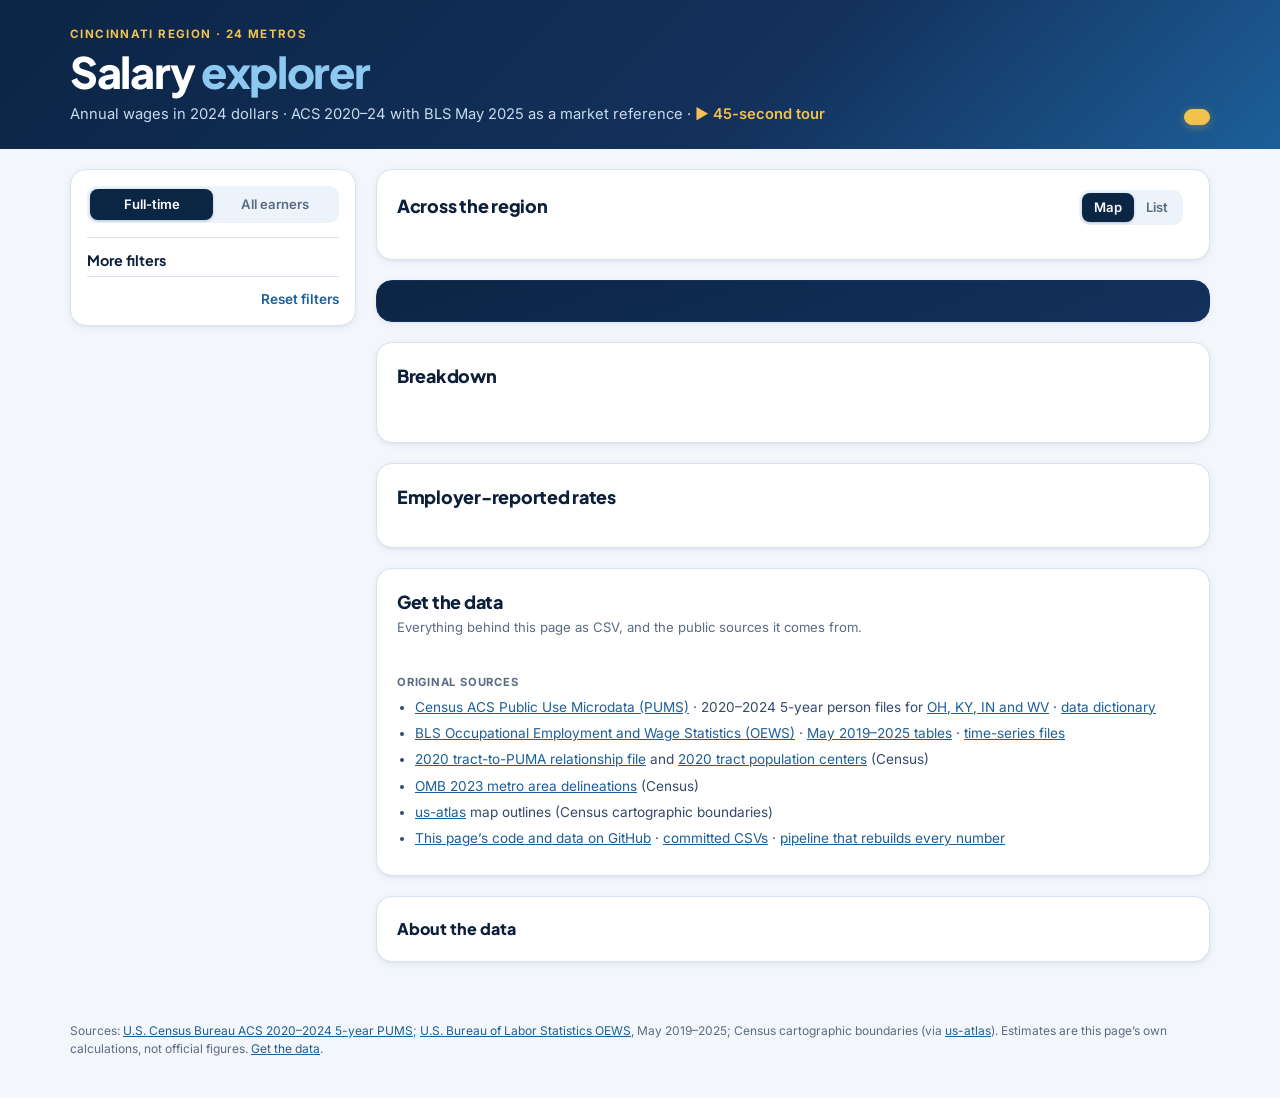
==== commit d4c7c9cf: "Tap-to-close tooltips on phones; add a "Get the data" section Tooltips: on touch screens a tap shows" ====
--- a/web/template.html
+++ b/web/template.html
@@ -224,6 +224,8 @@
 /* Detail (hero) */
 .hero.card{background:linear-gradient(160deg,#0B2545 0%,#13315C 100%);border-color:#13315C;color:#fff}
 .hero-top{display:flex;justify-content:space-between;align-items:flex-start;gap:12px}
+@media (max-width:520px){.hero-top{gap:8px}.hero-top .tools{gap:4px}.hero-top .btn.icon{padding:6px 7px}}   /* four tool icons fit at 360px */
+@media (max-width:380px){.hero-top .tools{flex-direction:column}}
 .kicker{font-size:.85rem;color:var(--ink-2);font-weight:600;margin:0}
 .kicker b{color:#F2C14E;font-weight:700;text-transform:uppercase;letter-spacing:.08em;font-size:.7rem;display:block;margin-bottom:2px}
 .big{font-size:clamp(2.9rem,9vw,4.4rem);font-weight:800;letter-spacing:-.04em;line-height:1;margin:8px 0 6px}
@@ -304,6 +306,8 @@
 .tip dl{display:grid;grid-template-columns:auto auto;gap:2px 14px;margin:0;font-variant-numeric:tabular-nums}
 .tip dt{color:#9DB4D3} .tip dd{margin:0;text-align:right;font-weight:600}
 .tip .hint{color:#F2C14E;font-size:.72rem;margin-top:6px}
+.tip .tclose{display:none;color:#9DB4D3;font-size:.72rem;margin-top:8px;border-top:1px solid #24497A;padding-top:6px}
+.tip.touch .tclose{display:block}
 
 /* Tables */
 .tablewrap{overflow-x:auto;margin-top:14px;display:none;border:1px solid var(--rule);border-radius:12px;background:var(--card);color:var(--ink)}
@@ -353,6 +357,17 @@
 .method-toggle{width:100%;cursor:pointer;background:none;border:0;padding:0;display:flex;align-items:center;gap:8px;font-weight:800;font-family:var(--display);font-size:1rem}
 .method-toggle .chev{margin-left:auto}
 .method-toggle[aria-expanded="true"] .chev{transform:rotate(180deg)}
+#sec-data{padding-bottom:20px}
+.dlist{list-style:none;margin:14px 0 0;padding:0;display:grid;grid-template-columns:repeat(auto-fit,minmax(260px,1fr));gap:10px}
+.dlist button{width:100%;display:flex;align-items:center;gap:12px;text-align:left;cursor:pointer;background:var(--wash);color:var(--ink);
+  border:1px solid var(--rule);border-radius:12px;padding:12px 14px;font:inherit;min-height:56px}
+.dlist button:hover{border-color:var(--sky)}
+.dlist .dl-i{flex:none;display:grid;place-items:center;width:34px;height:34px;border-radius:9px;background:var(--card);color:var(--sky-ink)}
+.dlist b{display:block;font-size:.9rem}
+.dlist small{display:block;color:var(--muted);font-size:.76rem;margin-top:2px}
+.srch{font-size:.7rem;text-transform:uppercase;letter-spacing:.07em;color:var(--muted);margin:22px 0 6px}
+.srcs{margin:0;padding-left:18px;font-size:.85rem;color:var(--ink-2)}
+.srcs li{margin:6px 0}
 .mgrid{display:grid;grid-template-columns:repeat(auto-fit,minmax(240px,1fr));gap:18px 28px;margin-top:16px}
 .mgrid h3{font-size:.7rem;text-transform:uppercase;letter-spacing:.07em;color:var(--muted);margin:0 0 4px}
 .mgrid p,.mgrid li{font-size:.85rem;color:var(--ink-2);margin:0}
@@ -442,13 +457,34 @@
     <div class="tablewrap" id="tbl-ref"></div>
   </section>
 
+  <section class="card" id="sec-data">
+    <div class="shead"><div><h2>Get the data</h2><p class="sub">Everything behind this page as CSV, and the public sources it comes from.</p></div></div>
+    <ul class="dlist" id="dl-list"></ul>
+    <h3 class="srch">Original sources</h3>
+    <ul class="srcs">
+      <li><a href="https://www.census.gov/programs-surveys/acs/microdata.html" target="_blank" rel="noopener">Census ACS Public Use Microdata (PUMS)</a> · 2020–2024 5-year person files for
+        <a href="https://www2.census.gov/programs-surveys/acs/data/pums/2024/5-Year/" target="_blank" rel="noopener">OH, KY, IN and WV</a> ·
+        <a href="https://www2.census.gov/programs-surveys/acs/tech_docs/pums/data_dict/PUMS_Data_Dictionary_2020-2024.csv" target="_blank" rel="noopener">data dictionary</a></li>
+      <li><a href="https://www.bls.gov/oes/" target="_blank" rel="noopener">BLS Occupational Employment and Wage Statistics (OEWS)</a> ·
+        <a href="https://www.bls.gov/oes/tables.htm" target="_blank" rel="noopener">May 2019–2025 tables</a> ·
+        <a href="https://download.bls.gov/pub/time.series/oe/" target="_blank" rel="noopener">time-series files</a></li>
+      <li><a href="https://www2.census.gov/geo/docs/maps-data/data/rel2020/2020_Census_Tract_to_2020_PUMA.txt" target="_blank" rel="noopener">2020 tract-to-PUMA relationship file</a> and
+        <a href="https://www.census.gov/geographies/reference-files/time-series/geo/centers-population.html" target="_blank" rel="noopener">2020 tract population centers</a> (Census)</li>
+      <li><a href="https://www.census.gov/geographies/reference-files/time-series/demo/metro-micro/delineation-files.html" target="_blank" rel="noopener">OMB 2023 metro area delineations</a> (Census)</li>
+      <li><a href="https://github.com/topojson/us-atlas" target="_blank" rel="noopener">us-atlas</a> map outlines (Census cartographic boundaries)</li>
+      <li><a href="https://github.com/robh0369/CompStudies" target="_blank" rel="noopener">This page’s code and data on GitHub</a> ·
+        <a href="https://github.com/robh0369/CompStudies/tree/main/data" target="_blank" rel="noopener">committed CSVs</a> ·
+        <a href="https://github.com/robh0369/CompStudies/tree/main/pipeline" target="_blank" rel="noopener">pipeline that rebuilds every number</a></li>
+    </ul>
+  </section>
+
   <section class="card">
     <button class="method-toggle" id="methodtoggle" aria-expanded="false" aria-controls="method-body">About the data</button>
     <div id="method-body" hidden></div>
   </section>
 </main>
 </div>
-<footer>Sources: U.S. Census Bureau ACS 2020–2024 5-year PUMS; U.S. Bureau of Labor Statistics OEWS, May 2025; Census cartographic boundaries (via us-atlas). Estimates are this page’s own calculations, not official figures.</footer>
+<footer>Sources: <a href="https://www.census.gov/programs-surveys/acs/microdata.html" target="_blank" rel="noopener">U.S. Census Bureau ACS 2020–2024 5-year PUMS</a>; <a href="https://www.bls.gov/oes/" target="_blank" rel="noopener">U.S. Bureau of Labor Statistics OEWS</a>, May 2019–2025; Census cartographic boundaries (via <a href="https://github.com/topojson/us-atlas" target="_blank" rel="noopener">us-atlas</a>). Estimates are this page’s own calculations, not official figures. <a href="#sec-data">Get the data</a>.</footer>
 </div>
 <dialog class="sheet" id="trend" aria-labelledby="trend-title">
   <div class="sheet-h"><div><h2 id="trend-title"></h2><p class="sub" id="trend-sub"></p></div>
@@ -1035,17 +1071,28 @@
 }
 matchMedia('(prefers-color-scheme: dark)').addEventListener('change', () => render());
 
-/* ---------- tooltip (mouse hover and keyboard focus; touch uses the table view) ---------- */
-const TIP = $('tip');
+/* ---------- tooltip (mouse hover, keyboard focus, and tap on touch screens) ---------- */
+/* On touch, a tap focuses the row and shows its tip; the next tap anywhere (the same row included) closes it. */
+const TIP = $('tip'); let TIPEL = null, TOUCH = false;
 function showTip(el){
   const k = el.dataset.tip; if (!TIPS[k]) return;
-  TIP.innerHTML = TIPS[k]; TIP.classList.add('show');
+  const host = el.closest('dialog[open]') || document.body; if (TIP.parentNode !== host) host.appendChild(TIP);   // a modal dialog sits above the page, so the tip moves into it
+  TIP.innerHTML = TIPS[k] + '<div class="tclose">Tap anywhere to close</div>'; TIP.classList.add('show'); TIP.classList.toggle('touch', TOUCH); TIPEL = el;
   const r = el.querySelector('.bar') ? el.querySelector('.bar').getBoundingClientRect() : el.getBoundingClientRect(), t = TIP.getBoundingClientRect();
   const x = Math.max(8, Math.min(window.innerWidth - t.width - 8, r.left + r.width / 2 - t.width / 2));
   const y = r.top - t.height - 10 < 8 ? r.bottom + 10 : r.top - t.height - 10;
   TIP.style.left = x + 'px'; TIP.style.top = y + 'px';
 }
-function hideTip(){ TIP.classList.remove('show'); }
+function hideTip(){ TIP.classList.remove('show'); TIPEL = null; }
+document.addEventListener('pointerdown', e => {
+  TOUCH = e.pointerType !== 'mouse';
+  if (!TOUCH || !TIPEL) return;
+  const el = TIPEL; hideTip();
+  if (document.activeElement === el) el.blur();   // so tapping the same row again reopens it
+  if (e.target.closest('[data-tip]') === el) e.preventDefault();   // the closing tap shouldn't refocus it
+}, true);
+document.addEventListener('keydown', e => { if (e.key === 'Escape' && TIPEL) hideTip(); });
+document.querySelectorAll('dialog').forEach(d => d.addEventListener('close', hideTip));
 document.addEventListener('pointerover', e => { if (e.pointerType !== 'mouse') return; const el = e.target.closest('[data-tip]'); el ? showTip(el) : hideTip(); });
 document.addEventListener('focusin', e => { const el = e.target.closest && e.target.closest('[data-tip]'); el ? showTip(el) : hideTip(); });
 window.addEventListener('scroll', hideTip, {passive: true});
@@ -1072,6 +1119,8 @@
    BLS: OEWS May releases for one occupation in one metro, as published (not inflation-adjusted).
    The drill-down only appears when the build includes this data (META.years + COL.yr / D.oewsHist). */
 const ACS_YEARS = META.years || [], OEWS_H = D.oewsHist || {};
+// May 2019-2020 OEWS used combined SOC codes for these (e.g. 15-1256 = developers + QA testers), so their BLS line starts in 2021.
+const OEWS_COMBINED = new Set(['151242', '151243', '151252', '151253', '151254', '151255', '152051']);
 const HAS_TREND = ACS_YEARS.length > 0 && !!COL.yr;
 const TRENDS = {}; let TRN = 0;
 function trendKey(spec){ const k = 'r' + (TRN++); TRENDS[k] = spec; return k; }
@@ -1100,20 +1149,22 @@
   const acs = spec.blsOnly ? [] : acsSeries(sel), bls = occ && single ? blsSeries(asList(sel.metro)[0], occ.occ) : [];
   const ok = acs.filter(p => !p.e.suppressed);
   hideTip();
-  const years = [...new Set([...acs.map(p => p.year), ...bls.map(p => p.year)])].sort();
+  const ys = [...acs.map(p => p.year), ...bls.map(p => p.year)], years = [];
+  for (let y = Math.min(...ys); y <= Math.max(...ys); y++) years.push(y);   // every year, so a missing one keeps its width
   let body = '';
   if (!ok.length && !bls.length){
     body = `<div class="empty">${acs.some(p => p.e.unsupported) ? 'Year-by-year figures for this occupation group are available without demographic filters. Remove the filter to see the trend.' : 'Too few survey responses in any single year to show a trend here. Try a broader selection or a combined metro.'}</div>`;
   } else body = trendChart(years, acs, bls, occ);
   const chg = (a, b) => (b / a - 1) * 100, pct = v => (v >= 0 ? '+' : '') + v.toFixed(0) + '%';
   const facts = [];
-  if (ok.length >= 2){ const a = ok[0], b = ok[ok.length - 1]; facts.push(`<div class="tf"><i class="sw acs"></i><b>${pct(chg(a.e.q[2], b.e.q[2]))}</b><span>ACS median, ${a.year}→${b.year}, after inflation</span></div>`); }
+  if (ok.length >= 2){ const a = ok[0], b = ok[ok.length - 1]; const noise = Math.abs(b.e.q[2] - a.e.q[2]) < Math.hypot(a.e.moe[2], b.e.moe[2]);   // difference inside the combined 90% MOE
+    facts.push(`<div class="tf"><i class="sw acs"></i><b>${pct(chg(a.e.q[2], b.e.q[2]))}</b><span>ACS median, ${a.year}→${b.year}, after inflation${noise ? ' · within the margin of error' : ''}</span></div>`); }
   if (bls.length >= 2){ const a = bls[0], b = bls[bls.length - 1]; facts.push(`<div class="tf"><i class="sw bls"></i><b>${pct(chg(a.q[2], b.q[2]))}</b><span>BLS median, May ${a.year}→May ${b.year}, not inflation-adjusted</span></div>`); }
   const thin = ok.some(p => p.e.caution), noAcs = !spec.blsOnly && acs.length && acs.every(p => p.e.unsupported);
   $('trend-title').textContent = spec.label;
   $('trend-sub').textContent = [S.w === 'ftyr' || sel.w === 'ftyr' ? 'Full-time' : 'All earners', spec.context].filter(Boolean).join(' · ');
   $('trend-body').innerHTML = body + (facts.length ? `<div class="tfacts">${facts.join('')}</div>` : '') +
-    `<p class="tnote">${noAcs ? 'The survey line for this occupation group is available without demographic filters; the BLS line is shown on its own. ' : ''}${thin ? 'Single survey years have about a fifth of the pooled sample, so some points carry wide margins (shaded band = middle 50%). ' : 'Shaded band = middle 50% of ACS pay. '}ACS years are survey years in 2024 dollars; BLS values are as published each May.${occ && bls.length ? ` BLS line: ${esc(occ.name)}.` : ''}</p>`;
+    `<p class="tnote">${noAcs ? 'The survey line for this occupation group is available without demographic filters; the BLS line is shown on its own. ' : ''}${!ok.length ? (spec.blsOnly || noAcs ? '' : 'Too few survey responses in any single year for a survey line here (each year has about a fifth of the pooled sample). ') : thin ? 'Single survey years have about a fifth of the pooled sample, so some points carry wide margins (shaded band = middle 50%). ' : 'Shaded band = middle 50% of ACS pay. '}${bls.some((p, i) => i && p.year !== bls[i - 1].year + 1) ? 'Gaps in the BLS line are years BLS didn’t publish this figure. ' : ''}ACS years are survey years in 2024 dollars; BLS values are as published each May.${occ && bls.length ? ` BLS line: ${esc(occ.name)}.` : ''}${occ && bls.length && OEWS_COMBINED.has(occ.occ) && bls[0].year > 2020 ? ' Before May 2021 BLS published this occupation only inside a combined category, so its line starts there.' : ''}</p>`;
   const cols = ['Year', 'Source', 'Responses (n)', 'P25', 'Median', 'P75', 'Median MOE (90%)'];
   const rows = [...acs.map(p => p.e.suppressed ? [p.year, 'ACS (2024 $)', p.e.unknownN || p.e.unsupported ? '' : p.e.n, '', '', '', ''] : [p.year, 'ACS (2024 $)', p.e.n, Math.round(p.e.q[1]), Math.round(p.e.q[2]), Math.round(p.e.q[3]), Math.round(p.e.moe[2])]),
     ...bls.map(p => [p.year, 'BLS OEWS May (nominal)', '', p.q[1] ?? '', p.q[2], p.q[3] ?? '', ''])];
@@ -1139,7 +1190,8 @@
   }
   for (const p of acs) if (!p.e.suppressed)
     g += `<circle class="pt acs${p.e.caution ? ' thin' : ''}" cx="${x(p.year)}" cy="${yv(p.e.q[2])}" r="5" data-tip="${estTip('ACS ' + p.year + ' (2024 $)', p.e)}" tabindex="0" aria-label="ACS ${p.year}: median ${money(p.e.q[2])}"/>`;
-  if (bls.length > 1) g += `<path class="ln bls" d="M${bls.map(p => `${x(p.year)} ${yv(p.q[2])}`).join('L')}"/>`;
+  const bruns = []; for (const p of bls){ const r = bruns[bruns.length - 1]; if (r && p.year === r[r.length - 1].year + 1) r.push(p); else bruns.push([p]); }
+  for (const r of bruns) if (r.length > 1) g += `<path class="ln bls" d="M${r.map(p => `${x(p.year)} ${yv(p.q[2])}`).join('L')}"/>`;
   for (const p of bls) g += `<rect class="pt bls" x="${x(p.year) - 4.5}" y="${yv(p.q[2]) - 4.5}" width="9" height="9" rx="1.5" transform="rotate(45 ${x(p.year)} ${yv(p.q[2])})" data-tip="${tipData('BLS May ' + p.year, [['Median', money(p.q[2])], ['Middle 50%', p.q[1] != null && p.q[3] != null ? `${k$(p.q[1])} – ${k$(p.q[3])}` : 'not published'], ['Jobs', p.emp != null ? p.emp.toLocaleString('en-US') : 'not published']])}" tabindex="0" aria-label="BLS May ${p.year}: median ${money(p.q[2])}"/>`;
   // direct labels at the line ends
   const lastA = acs.filter(p => !p.e.suppressed).pop(), lastB = bls[bls.length - 1];
@@ -1310,6 +1362,48 @@
   <dt>BLS (gold)</dt><dd>Employer-reported base pay, including commissions and production bonuses. Excludes overtime, annual or other non-production bonuses, and equity.</dd>
 </dl>`;
 
+/* ---------- full exports (Get the data) ---------- */
+/* Built on demand from the data inlined in this page, so they match what the charts show. */
+const MNAME = id => id === 'REGION' ? 'All 24 metros' : id === 'SMALL' ? '20 smaller metros combined' : (METRO[id] || {}).name || id;
+const QCOLS = ['P10', 'P25', 'Median', 'P75', 'P90'], MOECOLS = QCOLS.map(c => c + ' MOE (90%)');
+const estCells = e => e.suppressed ? [e.unknownN || e.unsupported ? '' : e.n, '', ...QCOLS.map(() => ''), ...QCOLS.map(() => ''), 'suppressed (n<' + MIN_N + ')']
+  : [e.n, Math.round(e.pop), ...e.q.map(Math.round), ...e.moe.map(Math.round), e.caution ? 'caution' : 'ok'];
+const dimVal = (dim, v) => dim === '-' ? '' : dim === 'yr' ? ACS_YEARS[+v] : META.dims[dim][+v];
+const EXPORTS = [
+  {id: 'cube', title: 'All occupations: every estimate', note: 'Each metro × occupation group × demographic and survey year, full-time and all earners (ACS, 2024 $)', build(){
+    const socName = Object.fromEntries(META.soc.map(g => [g.id, g.label]));
+    const rows = Object.keys(CUBE).sort().map(k => { const [w, m, d, dim, v] = k.split('|');
+      return [w === 'ftyr' ? 'Full-time year-round' : 'All wage earners', m, MNAME(m), d === 'ALL' ? 'All occupations' : socName[d] || d,
+        dim === '-' ? '' : dim === 'yr' ? 'Survey year' : DIMLABEL[dim], dimVal(dim, v), ...estCells(cubeGet(w, m, d, dim, v))]; });
+    return {cols: ['Workers', 'Metro code', 'Metro', 'Occupation group', 'Breakdown', 'Group', 'Responses (n)', 'Est. workers', ...QCOLS, ...MOECOLS, 'Status'], rows,
+      meta: ['# ACS 2020-2024 5-year PUMS, annual wages in 2024 dollars; MOE = 90% from 80 replicate weights. Blank breakdown = everyone in the metro and group.']}; }},
+  {id: 'tech', title: 'Tech roles: every estimate', note: 'Each metro × tech family × demographic and survey year, full-time and all earners (ACS, 2024 $)', build(){
+    const rows = [], discs = [['tech', 'All tech roles'], ...FAM.map(f => ['fam:' + f.id, f.label])];
+    const cuts = [['-', '-'], ...ACS_YEARS.map((y, i) => ['yr', i]), ...DIMS.flatMap(d => META.dims[d].map((_, v) => [d, v]))];
+    for (const w of ['ftyr', 'all']) for (const m of ['REGION', ...META.metros.map(x => x.id)]) for (const [d, dl] of discs) for (const [dim, v] of cuts){
+      const sel = {w, metro: [m], disc: [d], yr: dim === 'yr' ? v : null}; if (DIMS.includes(dim)) sel[dim] = [v];
+      rows.push([w === 'ftyr' ? 'Full-time year-round' : 'All wage earners', m, MNAME(m), dl, dim === '-' ? '' : dim === 'yr' ? 'Survey year' : DIMLABEL[dim], dimVal(dim, v), ...estCells(estimateRows(microSelect(sel)))]);
+    }
+    return {cols: ['Workers', 'Metro code', 'Metro', 'Tech family', 'Breakdown', 'Group', 'Responses (n)', 'Est. workers', ...QCOLS, ...MOECOLS, 'Status'], rows,
+      meta: ['# ACS 2020-2024 5-year PUMS, tech families as defined on this page, annual wages in 2024 dollars; MOE = 90% from 80 replicate weights.', '# Combinations of several filters can be computed on the page itself.']}; }},
+  {id: 'oews', title: 'BLS employer-reported rates, May 2025', note: 'Each metro × occupation: jobs and annual pay percentiles (BLS OEWS)', build(){
+    const rows = []; for (const m of META.metros) for (const [occ, v] of Object.entries(OEWS[m.id] || {}))
+      rows.push([m.id, m.name, occ.slice(0, 2) + '-' + occ.slice(2), META.occnames[occ] || occ, ...v.map(x => x == null ? '' : x)]);
+    return {cols: ['Metro code', 'Metro', 'SOC', 'Occupation', 'Employment', ...QCOLS], rows, meta: ['# BLS OEWS May 2025, cross-industry, nominal annual wages. Blank = not published by BLS.']}; }},
+  {id: 'hist', title: 'BLS rates by year, May 2019–2025', note: 'The BLS line in the trend charts: metro × occupation × year', build(){
+    const rows = []; for (const m of META.metros) for (const [occ, h] of Object.entries(OEWS_H[m.id] || {})) for (const [y, ...v] of h)
+      rows.push([y, m.id, m.name, occ.slice(0, 2) + '-' + occ.slice(2), META.occnames[occ] || occ, ...v.map(x => x == null ? '' : x)]);
+    return {cols: ['May of year', 'Metro code', 'Metro', 'SOC', 'Occupation', 'Employment', ...QCOLS], rows, meta: ['# BLS OEWS May releases, cross-industry, nominal annual wages (not inflation-adjusted). Blank = not published.']}; }},
+  {id: 'fit', title: 'Metro boundaries and survey fit', note: 'Distance, survey areas used, coverage and fit flag for each metro', build(){ methodology(); return LAST.fit; }},
+];
+$('dl-list').innerHTML = EXPORTS.filter(x => x.id !== 'hist' || Object.keys(OEWS_H).length).map(x =>
+  `<li><button data-export="${x.id}"><span class="dl-i">${ICON.down}</span><span><b>${esc(x.title)}</b><small>${esc(x.note)} · CSV</small></span></button></li>`).join('');
+document.addEventListener('click', e => {
+  const b = e.target.closest('[data-export]'); if (!b) return;
+  const x = EXPORTS.find(z => z.id === b.dataset.export); toast('Preparing CSV…');
+  setTimeout(() => { const t = x.build(); saveFile(`salary-explorer-all-${x.id}.csv`, [...t.meta, '# Source page: ' + location.href.split('#')[0]].join('\n') + '\n' + csv(t.cols, t.rows)); }, 30);
+});
+
 /* ---------- methodology ---------- */
 function methodology(){
   const r = META.rules, fams = FAM.map(f => `<li><b>${esc(f.label)}</b> — ${f.oews.map(c => esc(META.occnames[c] || c)).join(', ')}</li>`).join('');
